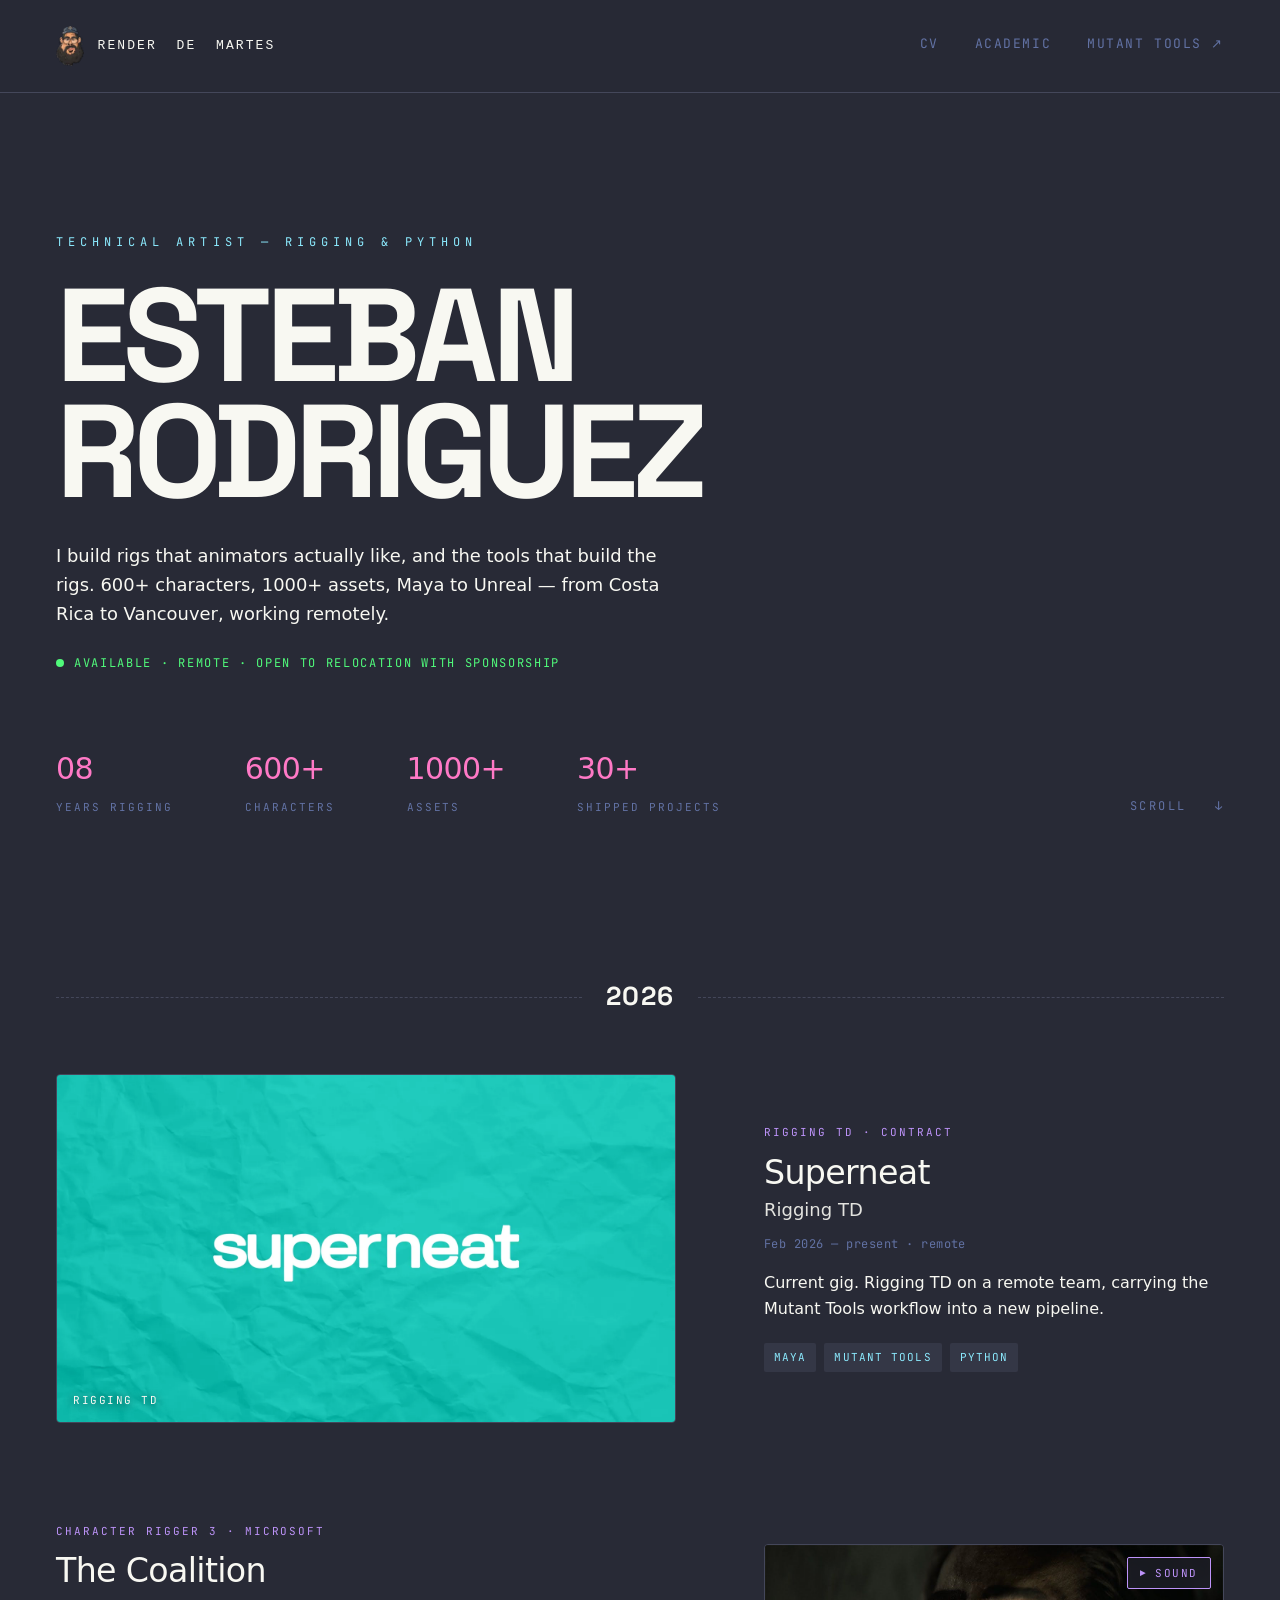
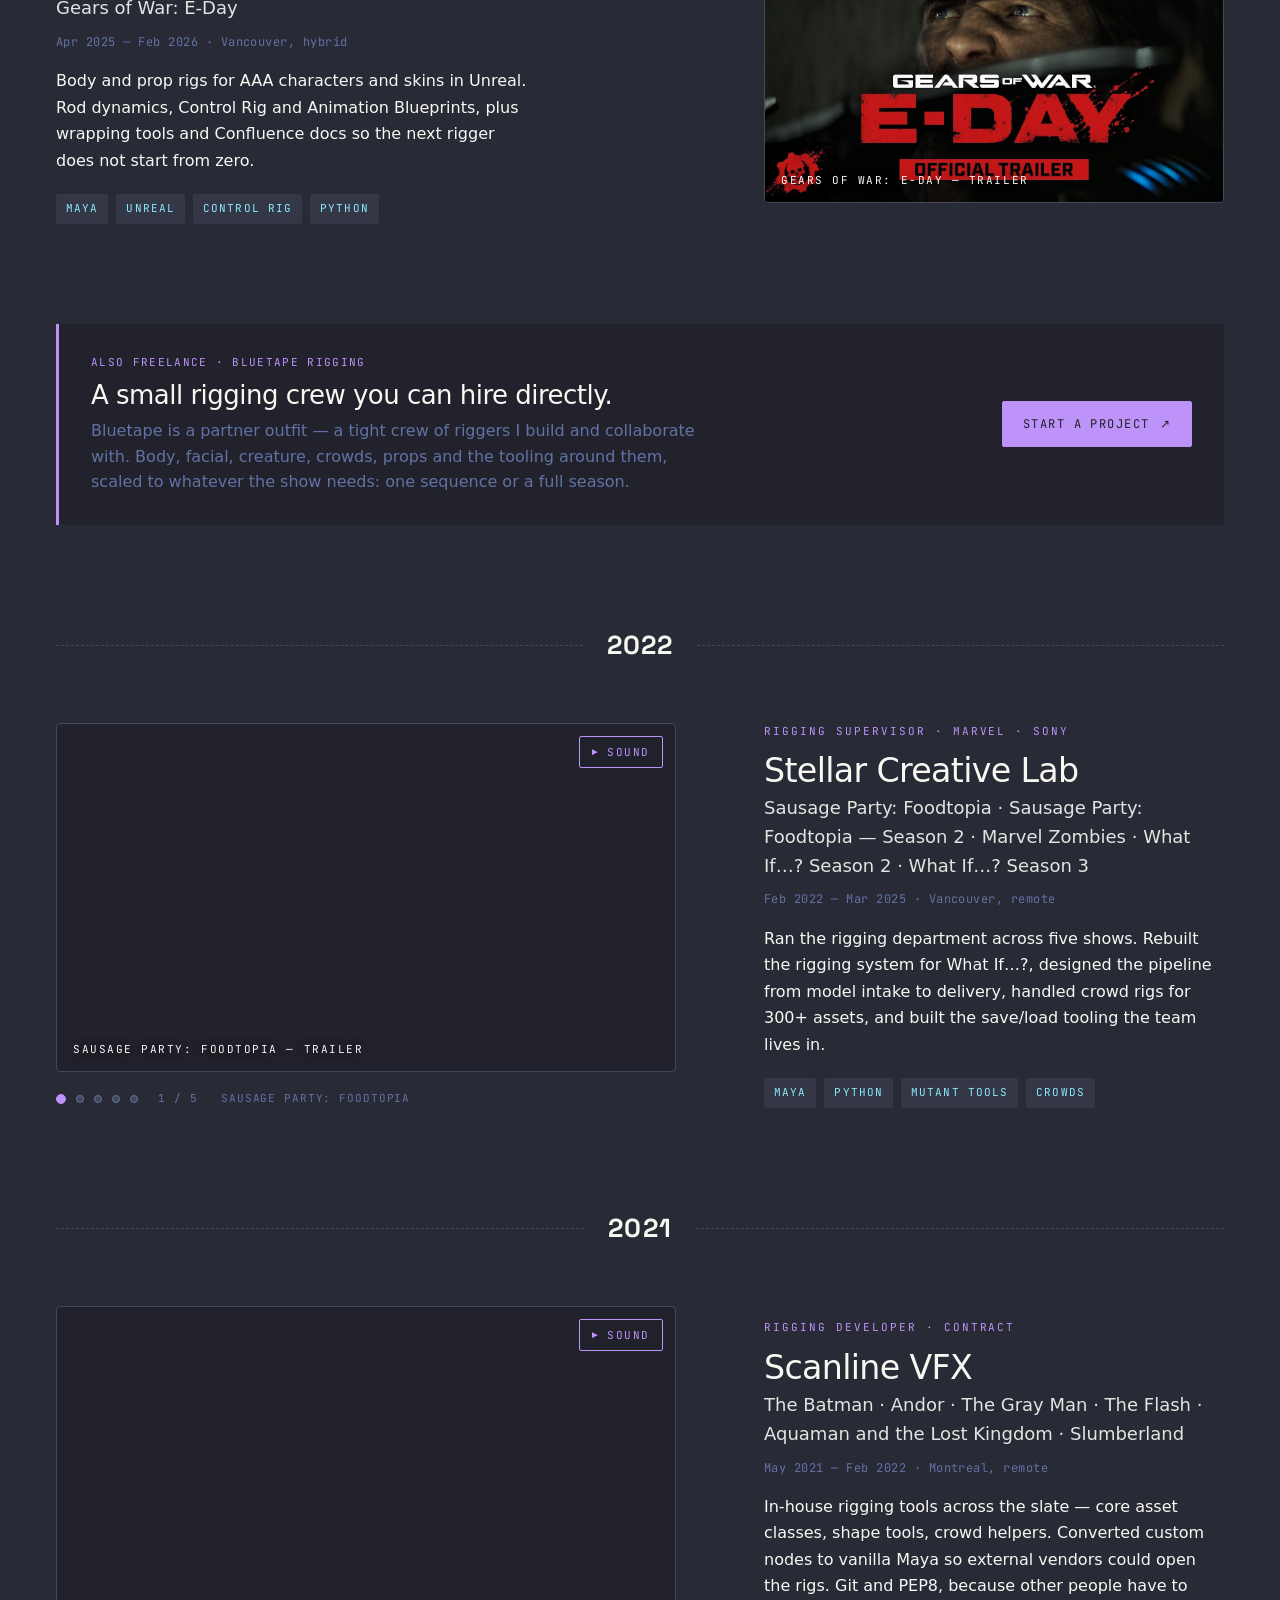
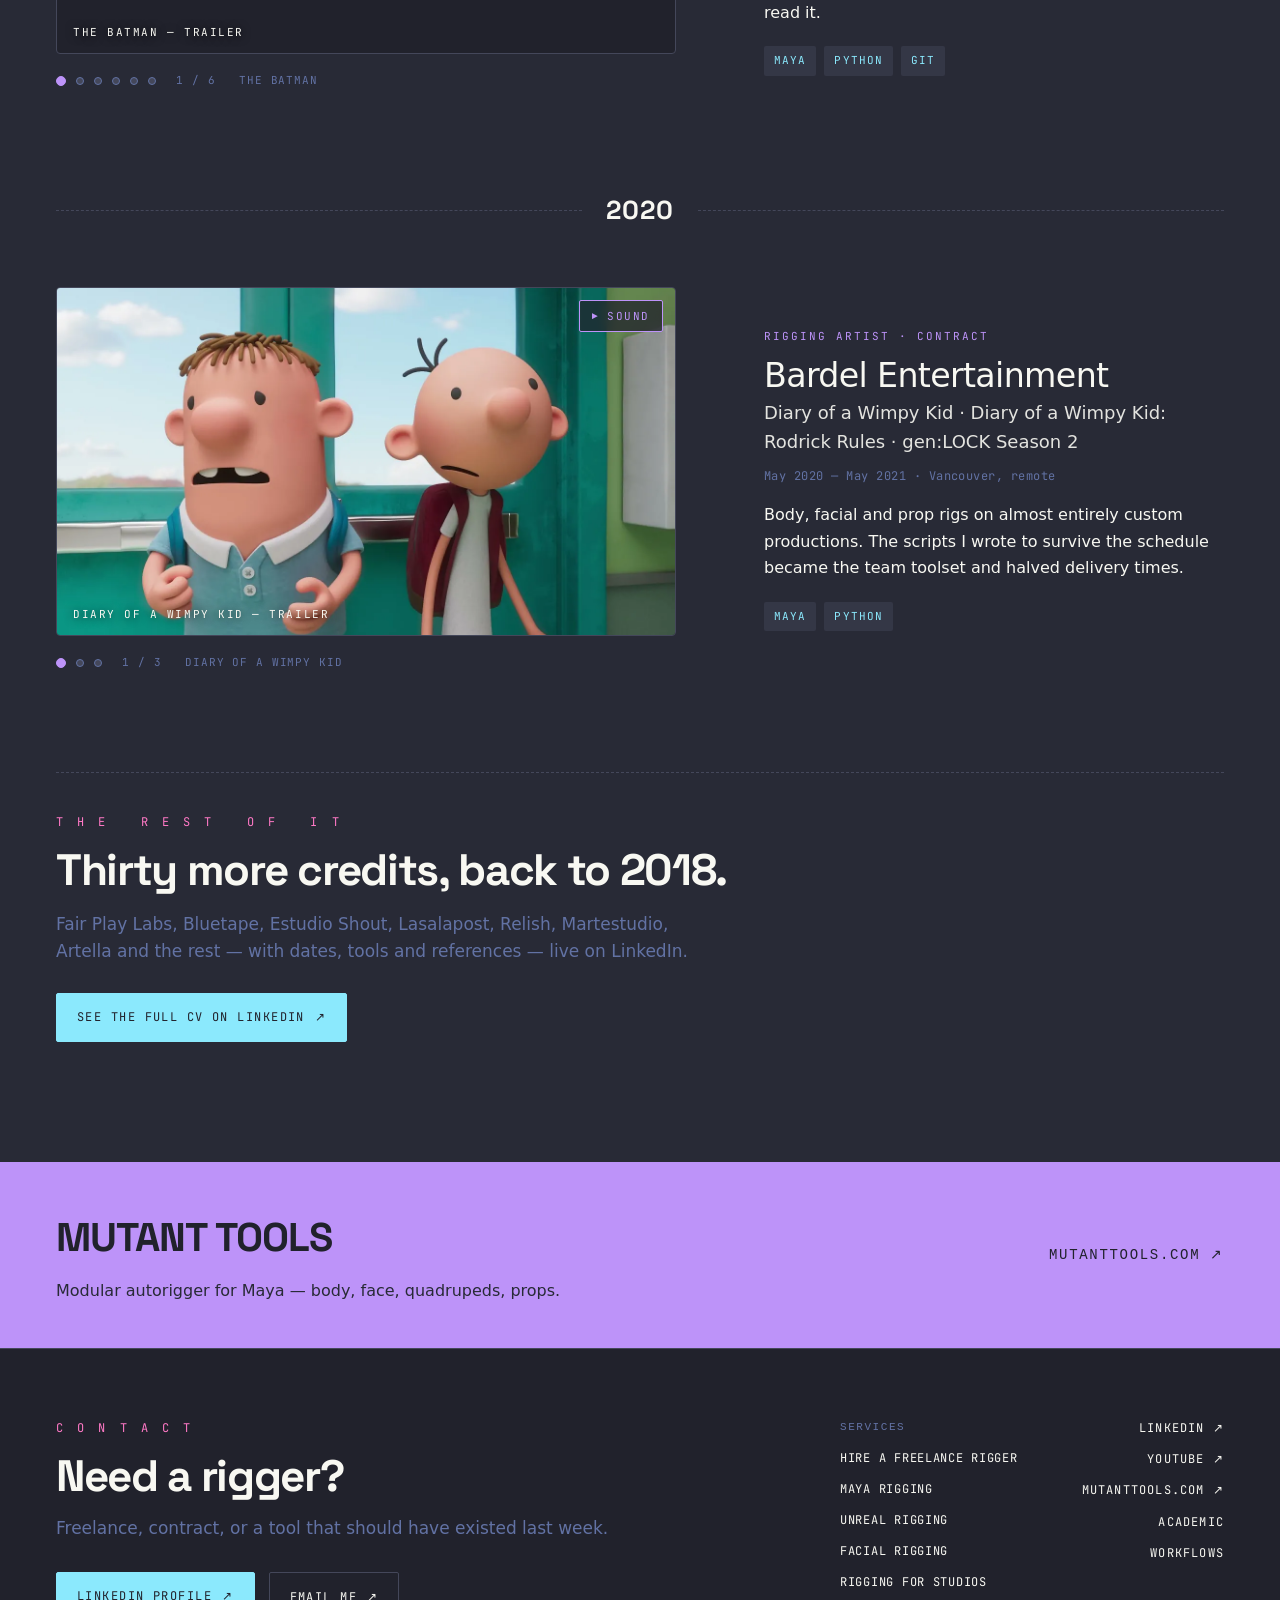
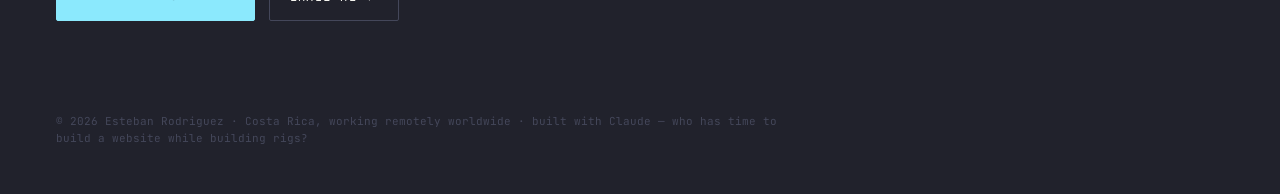
==== index.html @ 8d344494 "Render de Martes 2026: static rebuild Dracula-dark static site replacing the WordPress install. - CV" ====
<!doctype html>
<html lang="en">
<head>
<meta charset="utf-8">
<meta name="viewport" content="width=device-width, initial-scale=1">
<title>Esteban Rodriguez — Rigger &amp; Rigging Tools Developer | Render de Martes</title>
<meta name="description" content="Character rigger and tools developer. Gears of War: E-Day, Marvel&#39;s What If…?, The Batman, Andor. Creator of Mutant Tools for Maya.">
<link rel="canonical" href="https://renderdemartes.com/">
<meta property="og:type" content="website">
<meta property="og:title" content="Esteban Rodriguez — Rigger &amp; Rigging Tools Developer | Render de Martes">
<meta property="og:description" content="Character rigger and tools developer. Gears of War: E-Day, Marvel&#39;s What If…?, The Batman, Andor. Creator of Mutant Tools for Maya.">
<meta property="og:url" content="https://renderdemartes.com/">
<meta property="og:image" content="https://renderdemartes.com/assets/img/still/gears-e-day.jpg">
<meta name="twitter:card" content="summary_large_image">
<link rel="icon" href="assets/img/favicon.ico" sizes="any">
<link rel="icon" href="assets/img/favicon-32.png" type="image/png" sizes="32x32">
<link rel="apple-touch-icon" href="assets/img/apple-touch-icon.png">
<link rel="preload" href="assets/fonts/space-grotesk-700-latin.woff2" as="font" type="font/woff2" crossorigin>
<link rel="preload" href="assets/fonts/jetbrains-mono-400-latin.woff2" as="font" type="font/woff2" crossorigin>
<link rel="stylesheet" href="assets/css/fonts.css">
<link rel="stylesheet" href="assets/css/site.css">
<script type="application/ld+json">{"@context": "https://schema.org", "@type": "Person", "name": "Esteban Rodriguez", "url": "https://renderdemartes.com/", "jobTitle": "Technical Artist — Rigging & Python", "description": "Character rigger and rigging tools developer. Maya, Unreal, Unity. Creator of Mutant Tools.", "address": {"@type": "PostalAddress", "addressLocality": "Vancouver", "addressRegion": "BC", "addressCountry": "CA"}, "sameAs": ["https://www.linkedin.com/in/esteban-rodriguez-488a68147/", "https://www.youtube.com/@renderdemartes6049", "https://mutanttools.com/"], "knowsAbout": ["Character rigging", "Autodesk Maya", "Unreal Engine", "Python", "Facial rigging", "Pipeline tools"]}</script>
</head>
<body>
<a class="skip" href="#main">Skip to content</a>

<header class="nav">
  <a class="nav__mark" href="/">
    <img class="nav__logo" src="assets/img/logo-mark.webp" srcset="assets/img/logo-mark@2x.webp 2x" width="66" height="96" alt="" decoding="async">
    <span class="hide-sm">RENDER&nbsp;&nbsp;DE&nbsp;&nbsp;MARTES</span><span class="only-sm">RDM</span>
  </a>
  <nav class="nav__links" aria-label="Sections">
    <a href="#cv" data-spy="cv" class=is-active>CV</a>
    <a href="/academic/">ACADEMIC</a>
    <a href="https://mutanttools.com/" target="_blank" rel="noopener"><span class="hide-sm">MUTANT </span>TOOLS <span aria-hidden="true">↗</span></a>
  </nav>
</header>
<main id="main">

  <section class="hero">
    <p class="hero__eyebrow">TECHNICAL ARTIST — RIGGING &amp; PYTHON</p>
    <h1 class="hero__h1">ESTEBAN<br>RODRIGUEZ</h1>
    <p class="hero__lead">I build rigs that animators actually like, and the tools that build the rigs. 600+ characters, 1000+ assets, Maya to Unreal — from Costa Rica to Vancouver, working remotely.</p>
    <p class="hero__status"><span class="dot-live"></span>AVAILABLE · REMOTE · OPEN TO RELOCATION WITH SPONSORSHIP</p>
    <ul class="stats">
      <li><b>08</b><span>YEARS RIGGING</span></li>
      <li><b>600+</b><span>CHARACTERS</span></li>
      <li><b>1000+</b><span>ASSETS</span></li>
      <li><b>30+</b><span>SHIPPED PROJECTS</span></li>
    </ul>
    <p class="hero__scroll" aria-hidden="true">SCROLL&nbsp;&nbsp;&nbsp;↓</p>
  </section>

  <section id="cv" class="section">
      <div class="yearline reveal">
        <span class="yearline__dash"></span><span class="yearline__num">2026</span><span class="yearline__dash"></span>
      </div>
      <article class="row reveal">
        <div class="gallery" data-gallery><figure class="media is-active" data-title="Rigging TD" data-index="0"><img class="media__poster" src="assets/img/work/superneat.webp" alt="Rigging TD" loading="lazy" decoding="async"><figcaption class="media__cap">Rigging TD</figcaption></figure></div>
        <div class="credit">
          <p class="credit__role">RIGGING TD · CONTRACT</p>
          <h3 class="credit__studio">Superneat</h3>
          <p class="credit__project">Rigging TD</p>
          <p class="credit__meta">Feb 2026 — present · remote</p>
          <p class="credit__body">Current gig. Rigging TD on a remote team, carrying the Mutant Tools workflow into a new pipeline.</p>
          <ul class="chips"><li>MAYA</li><li>MUTANT TOOLS</li><li>PYTHON</li></ul>
        </div>
      </article>
      <article class="row row--flip reveal">
        <div class="gallery" data-gallery><figure class="media media--video is-active" data-yt="12m0bw1W_tk" data-title="Gears of War: E-Day" data-index="0"><img width="1280" height="720" class="media__poster" src="assets/img/still/gears-e-day.jpg" alt="Gears of War: E-Day" loading="lazy" decoding="async"><button class="media__sound" type="button" aria-label="Play with sound"><span class="media__sound-ico" aria-hidden="true">►</span><span class="media__sound-txt">SOUND</span></button><figcaption class="media__cap">Gears of War: E-Day — trailer</figcaption></figure></div>
        <div class="credit">
          <p class="credit__role">CHARACTER RIGGER 3 · MICROSOFT</p>
          <h3 class="credit__studio">The Coalition</h3>
          <p class="credit__project">Gears of War: E-Day</p>
          <p class="credit__meta">Apr 2025 — Feb 2026 · Vancouver, hybrid</p>
          <p class="credit__body">Body and prop rigs for AAA characters and skins in Unreal. Rod dynamics, Control Rig and Animation Blueprints, plus wrapping tools and Confluence docs so the next rigger does not start from zero.</p>
          <ul class="chips"><li>MAYA</li><li>UNREAL</li><li>CONTROL RIG</li><li>PYTHON</li></ul>
        </div>
      </article>
      <aside class="band reveal">
        <div class="band__copy">
          <p class="band__kicker">ALSO FREELANCE · BLUETAPE RIGGING</p>
          <h3 class="band__title">A small rigging crew you can hire directly.</h3>
          <p class="band__note">Bluetape is a partner outfit — a tight crew of riggers I build and collaborate with. Body, facial, creature, crowds, props and the tooling around them, scaled to whatever the show needs: one sequence or a full season.</p>
        </div>
        <button class="btn btn--mail" type="button" data-mail data-u="info" data-d="renderdemartes.com" data-s="Rigging enquiry">START A PROJECT <span aria-hidden="true">↗</span></button>
      </aside>
      <div class="yearline reveal">
        <span class="yearline__dash"></span><span class="yearline__num">2022</span><span class="yearline__dash"></span>
      </div>
      <article class="row reveal">
        <div class="gallery" data-gallery>
          <figure class="media media--video is-active" data-yt="JrmC2uJXsMM" data-title="Sausage Party: Foodtopia" data-index="0"><img class="media__poster" src="assets/img/still/foodtopia-s1.webp" alt="Sausage Party: Foodtopia" loading="lazy" decoding="async"><button class="media__sound" type="button" aria-label="Play with sound"><span class="media__sound-ico" aria-hidden="true">►</span><span class="media__sound-txt">SOUND</span></button><figcaption class="media__cap">Sausage Party: Foodtopia — trailer</figcaption></figure><figure class="media" data-title="Sausage Party: Foodtopia — Season 2" data-index="1"><img class="media__poster" src="assets/img/still/foodtopia-s1.webp" alt="Sausage Party: Foodtopia — Season 2" loading="lazy" decoding="async"><figcaption class="media__cap">Sausage Party: Foodtopia — Season 2</figcaption></figure><figure class="media media--video" data-yt="twHYF506-9Y" data-title="Marvel Zombies" data-index="2"><img class="media__poster" src="assets/img/still/marvel-zombies.webp" alt="Marvel Zombies" loading="lazy" decoding="async"><button class="media__sound" type="button" aria-label="Play with sound"><span class="media__sound-ico" aria-hidden="true">►</span><span class="media__sound-txt">SOUND</span></button><figcaption class="media__cap">Marvel Zombies — trailer</figcaption></figure><figure class="media media--video" data-yt="TiEVqZ2Bc_c" data-title="What If…? Season 2" data-index="3"><img class="media__poster" src="assets/img/still/what-if-s2.webp" alt="What If…? Season 2" loading="lazy" decoding="async"><button class="media__sound" type="button" aria-label="Play with sound"><span class="media__sound-ico" aria-hidden="true">►</span><span class="media__sound-txt">SOUND</span></button><figcaption class="media__cap">What If…? Season 2 — trailer</figcaption></figure><figure class="media media--video" data-yt="umiKiW4En9g" data-title="What If…? Season 3" data-index="4"><img class="media__poster" src="assets/img/still/what-if-s3.webp" alt="What If…? Season 3" loading="lazy" decoding="async"><button class="media__sound" type="button" aria-label="Play with sound"><span class="media__sound-ico" aria-hidden="true">►</span><span class="media__sound-txt">SOUND</span></button><figcaption class="media__cap">What If…? Season 3 — trailer</figcaption></figure>
          <div class="gallery__bar">
            <div class="dots" role="tablist" aria-label="Shows"><button class="dot" type="button" role="tab" data-index="0" aria-selected="true" aria-label="Sausage Party: Foodtopia"></button><button class="dot" type="button" role="tab" data-index="1" aria-selected="false" aria-label="Sausage Party: Foodtopia — Season 2"></button><button class="dot" type="button" role="tab" data-index="2" aria-selected="false" aria-label="Marvel Zombies"></button><button class="dot" type="button" role="tab" data-index="3" aria-selected="false" aria-label="What If…? Season 2"></button><button class="dot" type="button" role="tab" data-index="4" aria-selected="false" aria-label="What If…? Season 3"></button></div>
            <p class="gallery__label" data-gallery-label>1 / 5 &nbsp; SAUSAGE PARTY: FOODTOPIA</p>
          </div>
        </div>
        <div class="credit">
          <p class="credit__role">RIGGING SUPERVISOR · MARVEL · SONY</p>
          <h3 class="credit__studio">Stellar Creative Lab</h3>
          <p class="credit__project">Sausage Party: Foodtopia · Sausage Party: Foodtopia — Season 2 · Marvel Zombies · What If…? Season 2 · What If…? Season 3</p>
          <p class="credit__meta">Feb 2022 — Mar 2025 · Vancouver, remote</p>
          <p class="credit__body">Ran the rigging department across five shows. Rebuilt the rigging system for What If…?, designed the pipeline from model intake to delivery, handled crowd rigs for 300+ assets, and built the save/load tooling the team lives in.</p>
          <ul class="chips"><li>MAYA</li><li>PYTHON</li><li>MUTANT TOOLS</li><li>CROWDS</li></ul>
        </div>
      </article>
      <div class="yearline reveal">
        <span class="yearline__dash"></span><span class="yearline__num">2021</span><span class="yearline__dash"></span>
      </div>
      <article class="row reveal">
        <div class="gallery" data-gallery>
          <figure class="media media--video is-active" data-yt="fWQrd6cwJ0A" data-title="The Batman" data-index="0"><img class="media__poster" src="assets/img/still/the-batman.webp" alt="The Batman" loading="lazy" decoding="async"><button class="media__sound" type="button" aria-label="Play with sound"><span class="media__sound-ico" aria-hidden="true">►</span><span class="media__sound-txt">SOUND</span></button><figcaption class="media__cap">The Batman — trailer</figcaption></figure><figure class="media media--video" data-yt="cKOegEuCcfw" data-title="Andor" data-index="1"><img class="media__poster" src="assets/img/still/andor.webp" alt="Andor" loading="lazy" decoding="async"><button class="media__sound" type="button" aria-label="Play with sound"><span class="media__sound-ico" aria-hidden="true">►</span><span class="media__sound-txt">SOUND</span></button><figcaption class="media__cap">Andor — trailer</figcaption></figure><figure class="media media--video" data-yt="BmllggGO4pM" data-title="The Gray Man" data-index="2"><img class="media__poster" src="assets/img/still/gray-man.webp" alt="The Gray Man" loading="lazy" decoding="async"><button class="media__sound" type="button" aria-label="Play with sound"><span class="media__sound-ico" aria-hidden="true">►</span><span class="media__sound-txt">SOUND</span></button><figcaption class="media__cap">The Gray Man — trailer</figcaption></figure><figure class="media media--video" data-yt="r51cYVZWKdY" data-title="The Flash" data-index="3"><img class="media__poster" src="assets/img/still/the-flash.webp" alt="The Flash" loading="lazy" decoding="async"><button class="media__sound" type="button" aria-label="Play with sound"><span class="media__sound-ico" aria-hidden="true">►</span><span class="media__sound-txt">SOUND</span></button><figcaption class="media__cap">The Flash — trailer</figcaption></figure><figure class="media media--video" data-yt="FV3bqvOHRQo" data-title="Aquaman and the Lost Kingdom" data-index="4"><img class="media__poster" src="assets/img/still/aquaman-2.webp" alt="Aquaman and the Lost Kingdom" loading="lazy" decoding="async"><button class="media__sound" type="button" aria-label="Play with sound"><span class="media__sound-ico" aria-hidden="true">►</span><span class="media__sound-txt">SOUND</span></button><figcaption class="media__cap">Aquaman and the Lost Kingdom — trailer</figcaption></figure><figure class="media media--video" data-yt="FBnkVJslRGo" data-title="Slumberland" data-index="5"><img class="media__poster" src="assets/img/still/slumberland.webp" alt="Slumberland" loading="lazy" decoding="async"><button class="media__sound" type="button" aria-label="Play with sound"><span class="media__sound-ico" aria-hidden="true">►</span><span class="media__sound-txt">SOUND</span></button><figcaption class="media__cap">Slumberland — trailer</figcaption></figure>
          <div class="gallery__bar">
            <div class="dots" role="tablist" aria-label="Shows"><button class="dot" type="button" role="tab" data-index="0" aria-selected="true" aria-label="The Batman"></button><button class="dot" type="button" role="tab" data-index="1" aria-selected="false" aria-label="Andor"></button><button class="dot" type="button" role="tab" data-index="2" aria-selected="false" aria-label="The Gray Man"></button><button class="dot" type="button" role="tab" data-index="3" aria-selected="false" aria-label="The Flash"></button><button class="dot" type="button" role="tab" data-index="4" aria-selected="false" aria-label="Aquaman and the Lost Kingdom"></button><button class="dot" type="button" role="tab" data-index="5" aria-selected="false" aria-label="Slumberland"></button></div>
            <p class="gallery__label" data-gallery-label>1 / 6 &nbsp; THE BATMAN</p>
          </div>
        </div>
        <div class="credit">
          <p class="credit__role">RIGGING DEVELOPER · CONTRACT</p>
          <h3 class="credit__studio">Scanline VFX</h3>
          <p class="credit__project">The Batman · Andor · The Gray Man · The Flash · Aquaman and the Lost Kingdom · Slumberland</p>
          <p class="credit__meta">May 2021 — Feb 2022 · Montreal, remote</p>
          <p class="credit__body">In-house rigging tools across the slate — core asset classes, shape tools, crowd helpers. Converted custom nodes to vanilla Maya so external vendors could open the rigs. Git and PEP8, because other people have to read it.</p>
          <ul class="chips"><li>MAYA</li><li>PYTHON</li><li>GIT</li></ul>
        </div>
      </article>
      <div class="yearline reveal">
        <span class="yearline__dash"></span><span class="yearline__num">2020</span><span class="yearline__dash"></span>
      </div>
      <article class="row reveal">
        <div class="gallery" data-gallery>
          <figure class="media media--video is-active" data-yt="a_DhEoPJHes" data-title="Diary of a Wimpy Kid" data-index="0"><img class="media__poster" src="assets/img/still/wimpy-kid.webp" alt="Diary of a Wimpy Kid" loading="lazy" decoding="async"><button class="media__sound" type="button" aria-label="Play with sound"><span class="media__sound-ico" aria-hidden="true">►</span><span class="media__sound-txt">SOUND</span></button><figcaption class="media__cap">Diary of a Wimpy Kid — trailer</figcaption></figure><figure class="media media--video" data-yt="lwKHUxX0YdU" data-title="Diary of a Wimpy Kid: Rodrick Rules" data-index="1"><img class="media__poster" src="assets/img/still/wimpy-rodrick.webp" alt="Diary of a Wimpy Kid: Rodrick Rules" loading="lazy" decoding="async"><button class="media__sound" type="button" aria-label="Play with sound"><span class="media__sound-ico" aria-hidden="true">►</span><span class="media__sound-txt">SOUND</span></button><figcaption class="media__cap">Diary of a Wimpy Kid: Rodrick Rules — trailer</figcaption></figure><figure class="media media--video" data-yt="3FGAsgos8UE" data-title="gen:LOCK Season 2" data-index="2"><img class="media__poster" src="assets/img/still/genlock-s2.webp" alt="gen:LOCK Season 2" loading="lazy" decoding="async"><button class="media__sound" type="button" aria-label="Play with sound"><span class="media__sound-ico" aria-hidden="true">►</span><span class="media__sound-txt">SOUND</span></button><figcaption class="media__cap">gen:LOCK Season 2 — trailer</figcaption></figure>
          <div class="gallery__bar">
            <div class="dots" role="tablist" aria-label="Shows"><button class="dot" type="button" role="tab" data-index="0" aria-selected="true" aria-label="Diary of a Wimpy Kid"></button><button class="dot" type="button" role="tab" data-index="1" aria-selected="false" aria-label="Diary of a Wimpy Kid: Rodrick Rules"></button><button class="dot" type="button" role="tab" data-index="2" aria-selected="false" aria-label="gen:LOCK Season 2"></button></div>
            <p class="gallery__label" data-gallery-label>1 / 3 &nbsp; DIARY OF A WIMPY KID</p>
          </div>
        </div>
        <div class="credit">
          <p class="credit__role">RIGGING ARTIST · CONTRACT</p>
          <h3 class="credit__studio">Bardel Entertainment</h3>
          <p class="credit__project">Diary of a Wimpy Kid · Diary of a Wimpy Kid: Rodrick Rules · gen:LOCK Season 2</p>
          <p class="credit__meta">May 2020 — May 2021 · Vancouver, remote</p>
          <p class="credit__body">Body, facial and prop rigs on almost entirely custom productions. The scripts I wrote to survive the schedule became the team toolset and halved delivery times.</p>
          <ul class="chips"><li>MAYA</li><li>PYTHON</li></ul>
        </div>
      </article>

      <div class="close reveal">
        <p class="section__kicker">T H E &nbsp; R E S T &nbsp; O F &nbsp; I T</p>
        <h2 class="close__title">Thirty more credits, back to 2018.</h2>
        <p class="close__lead">Fair Play Labs, Bluetape, Estudio Shout, Lasalapost, Relish, Martestudio, Artella and the rest — with dates, tools and references — live on LinkedIn.</p>
        <p><a class="btn btn--cyan" href="https://www.linkedin.com/in/esteban-rodriguez-488a68147/" target="_blank" rel="noopener">SEE THE FULL CV ON LINKEDIN <span aria-hidden="true">↗</span></a></p>
      </div>
  </section>

</main>

  <a class="outbound" href="https://mutanttools.com/" target="_blank" rel="noopener">
    <span class="outbound__left">
      <span class="outbound__title">MUTANT TOOLS</span>
      <span class="outbound__note">Modular autorigger for Maya — body, face, quadrupeds, props.</span>
    </span>
    <span class="outbound__go">MUTANTTOOLS.COM <span aria-hidden="true">↗</span></span>
  </a>

<footer class="foot" id="contact">
  <div class="foot__contact">
    <p class="section__kicker">C O N T A C T</p>
    <h2 class="foot__title">Need a rigger?</h2>
    <p class="foot__lead">Freelance, contract, or a tool that should have existed last week.</p>
    <p class="foot__btns">
      <a class="btn btn--cyan" href="https://www.linkedin.com/in/esteban-rodriguez-488a68147/" target="_blank" rel="noopener">LINKEDIN PROFILE <span aria-hidden="true">↗</span></a>
      <button class="btn btn--ghost" type="button" data-mail data-u="info" data-d="renderdemartes.com" data-s="Hello from renderdemartes.com">EMAIL ME <span aria-hidden="true">↗</span></button>
    </p>
  </div>
  <nav class="foot__services" aria-label="Services">
    <p class="foot__colhead">SERVICES</p>
    <a href="/hire-a-freelance-character-rigger/">HIRE A FREELANCE RIGGER</a>
    <a href="/maya-rigging-services/">MAYA RIGGING</a>
    <a href="/unreal-engine-character-rigging/">UNREAL RIGGING</a>
    <a href="/facial-rigging-services/">FACIAL RIGGING</a>
    <a href="/rigging-outsourcing-for-studios/">RIGGING FOR STUDIOS</a>
  </nav>
  <nav class="foot__links" aria-label="Elsewhere">
    <a href="https://www.linkedin.com/in/esteban-rodriguez-488a68147/" target="_blank" rel="noopener">LINKEDIN ↗</a>
    <a href="https://www.youtube.com/@renderdemartes6049/videos" target="_blank" rel="noopener">YOUTUBE ↗</a>
    <a href="https://mutanttools.com/" target="_blank" rel="noopener">MUTANTTOOLS.COM ↗</a>
    <a href="/academic/">ACADEMIC</a>
    <a href="/creature-rigging/">WORKFLOWS</a>
  </nav>
  <p class="foot__fine">© 2026 Esteban Rodriguez · Costa Rica, working remotely worldwide · built with Claude — who has time to build a website while building rigs?</p>
</footer>

<script src="assets/js/site.js" defer></script>
</body>
</html>
---- assets/css/fonts.css ----
@font-face{font-family:'JetBrains Mono';font-style:normal;font-weight:400;font-display:swap;src:url('../fonts/jetbrains-mono-400-latin-ext.woff2') format('woff2');unicode-range:U+0100-02BA,U+02BD-02C5,U+02C7-02CC,U+02CE-02D7,U+02DD-02FF,U+0304,U+0308,U+0329,U+1D00-1DBF,U+1E00-1E9F,U+1EF2-1EFF,U+2020,U+20A0-20AB,U+20AD-20C0,U+2113,U+2C60-2C7F,U+A720-A7FF}@font-face{font-family:'JetBrains Mono';font-style:normal;font-weight:400;font-display:swap;src:url('../fonts/jetbrains-mono-400-latin.woff2') format('woff2');unicode-range:U+0000-00FF,U+0131,U+0152-0153,U+02BB-02BC,U+02C6,U+02DA,U+02DC,U+0304,U+0308,U+0329,U+2000-206F,U+20AC,U+2122,U+2191,U+2193,U+2212,U+2215,U+FEFF,U+FFFD}@font-face{font-family:'JetBrains Mono';font-style:normal;font-weight:500;font-display:swap;src:url('../fonts/jetbrains-mono-500-latin-ext.woff2') format('woff2');unicode-range:U+0100-02BA,U+02BD-02C5,U+02C7-02CC,U+02CE-02D7,U+02DD-02FF,U+0304,U+0308,U+0329,U+1D00-1DBF,U+1E00-1E9F,U+1EF2-1EFF,U+2020,U+20A0-20AB,U+20AD-20C0,U+2113,U+2C60-2C7F,U+A720-A7FF}@font-face{font-family:'JetBrains Mono';font-style:normal;font-weight:500;font-display:swap;src:url('../fonts/jetbrains-mono-500-latin.woff2') format('woff2');unicode-range:U+0000-00FF,U+0131,U+0152-0153,U+02BB-02BC,U+02C6,U+02DA,U+02DC,U+0304,U+0308,U+0329,U+2000-206F,U+20AC,U+2122,U+2191,U+2193,U+2212,U+2215,U+FEFF,U+FFFD}@font-face{font-family:'Space Grotesk';font-style:normal;font-weight:400;font-display:swap;src:url('../fonts/space-grotesk-400-latin-ext.woff2') format('woff2');unicode-range:U+0100-02BA,U+02BD-02C5,U+02C7-02CC,U+02CE-02D7,U+02DD-02FF,U+0304,U+0308,U+0329,U+1D00-1DBF,U+1E00-1E9F,U+1EF2-1EFF,U+2020,U+20A0-20AB,U+20AD-20C0,U+2113,U+2C60-2C7F,U+A720-A7FF}@font-face{font-family:'Space Grotesk';font-style:normal;font-weight:400;font-display:swap;src:url('../fonts/space-grotesk-400-latin.woff2') format('woff2');unicode-range:U+0000-00FF,U+0131,U+0152-0153,U+02BB-02BC,U+02C6,U+02DA,U+02DC,U+0304,U+0308,U+0329,U+2000-206F,U+20AC,U+2122,U+2191,U+2193,U+2212,U+2215,U+FEFF,U+FFFD}@font-face{font-family:'Space Grotesk';font-style:normal;font-weight:500;font-display:swap;src:url('../fonts/space-grotesk-500-latin-ext.woff2') format('woff2');unicode-range:U+0100-02BA,U+02BD-02C5,U+02C7-02CC,U+02CE-02D7,U+02DD-02FF,U+0304,U+0308,U+0329,U+1D00-1DBF,U+1E00-1E9F,U+1EF2-1EFF,U+2020,U+20A0-20AB,U+20AD-20C0,U+2113,U+2C60-2C7F,U+A720-A7FF}@font-face{font-family:'Space Grotesk';font-style:normal;font-weight:500;font-display:swap;src:url('../fonts/space-grotesk-500-latin.woff2') format('woff2');unicode-range:U+0000-00FF,U+0131,U+0152-0153,U+02BB-02BC,U+02C6,U+02DA,U+02DC,U+0304,U+0308,U+0329,U+2000-206F,U+20AC,U+2122,U+2191,U+2193,U+2212,U+2215,U+FEFF,U+FFFD}@font-face{font-family:'Space Grotesk';font-style:normal;font-weight:700;font-display:swap;src:url('../fonts/space-grotesk-700-latin-ext.woff2') format('woff2');unicode-range:U+0100-02BA,U+02BD-02C5,U+02C7-02CC,U+02CE-02D7,U+02DD-02FF,U+0304,U+0308,U+0329,U+1D00-1DBF,U+1E00-1E9F,U+1EF2-1EFF,U+2020,U+20A0-20AB,U+20AD-20C0,U+2113,U+2C60-2C7F,U+A720-A7FF}@font-face{font-family:'Space Grotesk';font-style:normal;font-weight:700;font-display:swap;src:url('../fonts/space-grotesk-700-latin.woff2') format('woff2');unicode-range:U+0000-00FF,U+0131,U+0152-0153,U+02BB-02BC,U+02C6,U+02DA,U+02DC,U+0304,U+0308,U+0329,U+2000-206F,U+20AC,U+2122,U+2191,U+2193,U+2212,U+2215,U+FEFF,U+FFFD}
---- assets/css/site.css ----
:root{--bg:#282a36;--bg-deep:#21222c;--panel:#343746;--line:#44475a;--text:#f8f8f2;--muted:#6272a4;--purple:#bd93f9;--pink:#ff79c6;--cyan:#8be9fd;--green:#50fa7b;--yellow:#f1fa8c;--orange:#ffb86c;--pad:56px;--maxw:1328px;--mono:"JetBrains Mono",ui-monospace,SFMono-Regular,Menlo,monospace;--sans:"Space Grotesk",system-ui,-apple-system,Segoe UI,Roboto,sans-serif;--ease:cubic-bezier(.2,.7,.2,1)}*,*::before,*::after{box-sizing:border-box}html{scroll-behavior:smooth;color-scheme:dark;overflow-x:clip}body{margin:0;background:var(--bg);color:var(--text);font-family:var(--sans);font-size:16px;line-height:1.6;-webkit-font-smoothing:antialiased;overflow-x:clip}img{max-width:100%;display:block}a{color:inherit}h1,h2,h3{margin:0;font-weight:700;letter-spacing:-.03em;line-height:1.02}p{margin:0}ul,ol{margin:0;padding:0;list-style:none}.only-sm{display:none}.section,#cv,#academic{scroll-margin-top:92px}.skip{position:absolute;left:-9999px;top:0;background:var(--purple);color:var(--bg-deep);padding:12px 18px;font-family:var(--mono);font-size:12px;z-index:100}.skip:focus{left:8px;top:8px}.nav{position:sticky;top:0;z-index:50;display:flex;align-items:center;justify-content:space-between;padding:26px var(--pad);border-bottom:1px solid var(--line);background:rgba(40,42,54,.82);backdrop-filter:blur(14px);-webkit-backdrop-filter:blur(14px)}.nav__mark{display:flex;align-items:center;gap:14px;font-family:var(--mono);font-size:13px;font-weight:500;letter-spacing:.16em;text-decoration:none}.nav__logo{height:40px;width:auto;display:block;transition:transform .35s var(--ease)}.nav__mark:hover .nav__logo{transform:rotate(-6deg) scale(1.06)}.nav__links{display:flex;gap:36px}.nav__links a{font-family:var(--mono);font-size:13px;letter-spacing:.12em;color:var(--muted);text-decoration:none;padding-bottom:3px;border-bottom:1px solid transparent;transition:color .25s var(--ease),border-color .25s var(--ease)}.nav__links a:hover{color:var(--text)}.nav__links a.is-active{color:var(--purple);border-bottom-color:var(--purple)}.hero{padding:140px var(--pad) 96px;position:relative;max-width:var(--maxw);margin-inline:auto}.hero__eyebrow{font-family:var(--mono);font-size:12px;letter-spacing:.42em;color:var(--cyan);margin-bottom:26px}.hero__h1{font-size:clamp(52px,11.2vw,132px);letter-spacing:-.045em;line-height:.88}.hero__lead{max-width:620px;margin-top:30px;font-size:clamp(16px,1.4vw,19px);line-height:1.62}.hero__status{margin-top:26px;font-family:var(--mono);font-size:12px;letter-spacing:.14em;color:var(--green);display:flex;align-items:center;gap:10px}.dot-live{width:8px;height:8px;border-radius:50%;background:var(--green);flex:none;box-shadow:0 0 0 0 rgba(80,250,123,.55);animation:pulse 2.6s infinite}@keyframes pulse{70%{box-shadow:0 0 0 12px rgba(80,250,123,0)}100%{box-shadow:0 0 0 0 rgba(80,250,123,0)}}.stats{display:flex;flex-wrap:wrap;gap:0 72px;margin-top:72px}.stats b{display:block;font-family:var(--sans);font-weight:500;font-size:30px;color:var(--pink);letter-spacing:-.02em}.stats span{display:block;margin-top:6px;font-family:var(--mono);font-size:11px;letter-spacing:.18em;color:var(--muted)}.hero__scroll{position:absolute;right:var(--pad);bottom:96px;font-family:var(--mono);font-size:12px;letter-spacing:.2em;color:var(--muted)}.section{padding:96px var(--pad) 120px;max-width:var(--maxw);margin-inline:auto}.section--alt{max-width:none;background:var(--bg-deep);padding-inline:0}.section--alt>*{max-width:var(--maxw);margin-inline:auto;padding-inline:var(--pad)}.section__head{margin-bottom:76px}#cv{padding-top:64px}.section__kicker{font-family:var(--mono);font-size:12px;letter-spacing:.3em;color:var(--pink)}.section--alt .section__kicker{color:var(--cyan)}.section__title{margin-top:16px;font-size:clamp(32px,4.4vw,56px)}.section__lead{margin-top:18px;max-width:640px;color:var(--muted);font-size:17px}.yearline{display:flex;align-items:center;gap:24px;margin:96px 0 56px}.yearline:first-of-type{margin-top:0}.yearline__dash{flex:1;height:1px;border-top:1px dashed var(--line);transform-origin:left}.yearline__num{font-size:26px;font-weight:700;letter-spacing:.04em}.row{display:grid;grid-template-columns:620px 1fr;gap:88px;align-items:center;margin-bottom:100px}.row--flip .gallery{order:2}.media{position:relative;margin:0;border:1px solid var(--line);border-radius:4px;overflow:hidden;background:var(--bg-deep);aspect-ratio:16/9;width:100%}.media__poster{width:100%;height:100%;object-fit:cover;transition:opacity .7s var(--ease),transform .9s var(--ease)}.media.is-playing .media__poster{opacity:0}.media__frame{position:absolute;inset:0;width:100%;height:100%;border:0;pointer-events:none}.media.has-sound .media__frame{pointer-events:auto}.media__sound{position:absolute;right:12px;top:12px;z-index:2;display:flex;align-items:center;gap:8px;cursor:pointer;background:rgba(33,34,44,.74);border:1px solid var(--purple);color:var(--purple);border-radius:2px;font-family:var(--mono);font-size:11px;letter-spacing:.14em;padding:8px 12px;backdrop-filter:blur(6px);-webkit-backdrop-filter:blur(6px);transition:background .25s var(--ease),color .25s var(--ease),opacity .3s var(--ease)}.media__sound:hover{background:var(--purple);color:var(--bg-deep)}.media__sound-ico{font-size:10px;line-height:1}.media.has-sound .media__sound{display:none}.media__cap{position:absolute;left:16px;bottom:12px;z-index:2;font-family:var(--mono);font-size:11px;letter-spacing:.14em;color:var(--text);text-transform:uppercase;text-shadow:0 1px 10px rgba(0,0,0,.9);pointer-events:none}.credit__role{font-family:var(--mono);font-size:11px;letter-spacing:.18em;color:var(--purple)}.credit__studio{margin-top:14px;font-size:clamp(26px,2.6vw,34px);font-weight:500;letter-spacing:-.02em}.credit__project{margin-top:6px;font-size:18px;color:var(--text);opacity:.9}.credit__meta{margin-top:10px;font-family:var(--mono);font-size:12px;letter-spacing:.04em;color:var(--muted)}.credit__body{margin-top:16px;max-width:480px;line-height:1.66}.chips{display:flex;flex-wrap:wrap;gap:8px;margin-top:20px}.chips li{background:var(--panel);color:var(--cyan);font-family:var(--mono);font-size:11px;letter-spacing:.1em;padding:6px 10px;border-radius:2px}.credit__source{margin-top:16px;font-family:var(--mono);font-size:10px;letter-spacing:.08em;color:var(--muted)}.cta-row{display:flex;align-items:center;gap:16px;flex-wrap:wrap;margin-top:18px}.btn{display:inline-flex;align-items:center;gap:10px;text-decoration:none;cursor:pointer;background:var(--purple);color:var(--bg-deep);border:1px solid var(--purple);border-radius:2px;font-family:var(--mono);font-size:12px;letter-spacing:.12em;padding:14px 20px;transition:background .25s var(--ease),border-color .25s var(--ease),color .25s var(--ease),transform .25s var(--ease)}.btn:hover{background:var(--pink);border-color:var(--pink);transform:translateY(-2px)}.btn--cyan{background:var(--cyan);border-color:var(--cyan)}.btn--cyan:hover{background:var(--purple);border-color:var(--purple)}.btn--ghost{background:transparent;color:var(--text);border-color:var(--line)}.btn--ghost:hover{background:var(--panel);border-color:var(--muted);color:var(--text)}.btn:focus-visible{outline:2px solid var(--cyan);outline-offset:3px}.cta-row__mail{font-family:var(--mono);font-size:12px;color:var(--cyan);text-decoration:none;border-bottom:1px solid transparent}.cta-row__mail:hover{border-bottom-color:var(--cyan)}.gallery{display:block}.gallery .media{display:none}.gallery .media.is-active{display:block}.gallery__bar{display:flex;align-items:center;gap:20px;margin-top:18px;flex-wrap:wrap}.dots{display:flex;align-items:center;gap:10px}.dot{width:8px;height:8px;padding:0;border-radius:50%;cursor:pointer;background:var(--line);border:1px solid var(--muted);transition:background .25s var(--ease),border-color .25s var(--ease),width .25s var(--ease),height .25s var(--ease)}.dot:hover{background:var(--muted)}.dot[aria-selected="true"]{width:10px;height:10px;background:var(--purple);border-color:var(--purple)}.dot:focus-visible{outline:2px solid var(--cyan);outline-offset:3px}.dot{position:relative}.dot::after{content:"";position:absolute;inset:-18px;border-radius:50%}.gallery .media.is-active{animation:slideIn .34s var(--ease)}@keyframes slideIn{from{opacity:.35;transform:translateX(10px)}to{opacity:1;transform:none}}@media (pointer:coarse){.gallery__label::after{content:" · SWIPE";color:var(--purple)}.dots{gap:16px}}.gallery__label{font-family:var(--mono);font-size:11px;letter-spacing:.08em;color:var(--muted)}.timeline{position:relative;margin-top:8px}.timeline::before{content:"";position:absolute;left:186px;top:8px;bottom:8px;width:1px;background:var(--line)}.study{display:grid;grid-template-columns:140px 36px 1fr;gap:36px;padding:30px 0;border-bottom:1px solid var(--line)}.study__year{font-family:var(--mono);font-size:13px;letter-spacing:.06em;color:var(--muted);padding-top:6px}.study__node{position:relative;width:20px;height:20px;margin-top:8px}.study__node::after{content:"";position:absolute;left:5px;top:5px;width:10px;height:10px;border-radius:50%;background:var(--bg-deep);border:1px solid var(--muted)}.study--live .study__year{color:var(--purple)}.study--live .study__node::after{background:var(--purple);border-color:var(--purple)}.study--live .study__node::before{content:"";position:absolute;inset:-1px 0 0 -1px;width:22px;height:22px;border-radius:50%;border:1px solid var(--purple);opacity:.55}.study__title{font-size:clamp(20px,2vw,26px);font-weight:500;letter-spacing:-.02em;display:flex;align-items:center;gap:14px;flex-wrap:wrap}.tag{font-family:var(--mono);font-size:10px;letter-spacing:.18em;background:var(--purple);color:var(--bg-deep);padding:5px 9px;border-radius:2px}.study__school{margin-top:10px;font-family:var(--mono);font-size:12px;letter-spacing:.04em;color:var(--cyan)}.study__note{margin-top:10px;color:var(--muted);max-width:720px}.study[data-accent="pink"] .study__school{color:var(--pink)}.study[data-accent="yellow"] .study__school{color:var(--yellow)}.study[data-accent="green"] .study__school{color:var(--green)}.study[data-accent="orange"] .study__school{color:var(--orange)}.study[data-accent="muted"] .study__school{color:var(--muted)}.tuts{padding-top:84px;padding-bottom:110px}.tuts__grid{margin-top:26px;border-top:1px solid var(--line)}.tut{display:grid;grid-template-columns:320px 1fr 40px;gap:24px;align-items:center;padding:24px 0;border-bottom:1px solid var(--line);text-decoration:none;transition:padding-left .35s var(--ease),color .35s var(--ease)}.tut:hover{padding-left:16px}.tut__title{font-size:20px;font-weight:500;letter-spacing:-.01em}.tut__note{color:var(--muted);font-size:15px}.tut__go{font-family:var(--mono);color:var(--muted);text-align:right;transition:color .3s var(--ease),transform .3s var(--ease)}.tut:hover .tut__go{color:var(--purple);transform:translateX(6px)}.tut:hover .tut__title{color:var(--purple)}.outbound{display:flex;align-items:center;justify-content:space-between;gap:32px;flex-wrap:wrap;background:var(--purple);color:var(--bg-deep);text-decoration:none;padding:44px var(--pad);transition:background .3s var(--ease)}.outbound:hover{background:var(--pink)}.outbound__title{display:block;font-size:clamp(28px,3.6vw,40px);font-weight:700;letter-spacing:-.03em}.outbound__note{display:block;margin-top:8px;font-size:16px;color:#282a36}.outbound__go{font-family:var(--mono);font-size:14px;font-weight:500;letter-spacing:.12em;white-space:nowrap}.foot{background:var(--bg-deep);padding:70px var(--pad) 48px;display:grid;grid-template-columns:1fr auto auto;gap:40px 64px;border-top:1px solid var(--line)}.foot__mark{font-family:var(--mono);font-size:13px;font-weight:500;letter-spacing:.16em}.foot__mail{display:inline-block;margin-top:14px;font-family:var(--mono);font-size:15px;color:var(--cyan);text-decoration:none;border-bottom:1px solid transparent}.foot__mail:hover{border-bottom-color:var(--cyan)}.foot__where{margin-top:12px;font-family:var(--mono);font-size:12px;color:var(--muted)}.foot__links{display:flex;flex-direction:column;gap:12px;align-items:flex-end}.foot__services{display:flex;flex-direction:column;gap:12px}.foot__services a{font-family:var(--mono);font-size:12px;letter-spacing:.06em;text-decoration:none;color:var(--text)}.foot__services a:hover{color:var(--purple)}.foot__colhead{font-family:var(--mono);font-size:11px;font-weight:500;letter-spacing:.14em;color:var(--muted)}.foot__links a{font-family:var(--mono);font-size:12px;letter-spacing:.1em;text-decoration:none;color:var(--text)}.foot__links a:hover{color:var(--purple)}.foot__fine{grid-column:1/-1;margin-top:52px;max-width:760px;line-height:1.5;font-family:var(--mono);font-size:11px;color:var(--line)}.band{display:flex;align-items:center;justify-content:space-between;gap:40px;flex-wrap:wrap;background:var(--bg-deep);border-left:3px solid var(--purple);padding:30px 32px;margin:0 0 100px}.band__kicker{font-family:var(--mono);font-size:11px;letter-spacing:.12em;color:var(--purple)}.band__title{margin-top:10px;font-size:clamp(20px,2.4vw,26px);font-weight:500;letter-spacing:-.02em}.band__note{margin-top:10px;max-width:620px;color:var(--muted);font-size:16px}.close{padding-top:40px;border-top:1px dashed var(--line)}.close__title{margin-top:16px;font-size:clamp(28px,3.6vw,44px);letter-spacing:-.03em}.close__lead{margin:18px 0 28px;max-width:660px;color:var(--muted);font-size:17px;line-height:1.6}.section--page{padding-top:72px}.back{margin-top:56px}.foot__title{margin-top:16px;font-size:clamp(28px,3.6vw,44px);letter-spacing:-.03em}.foot__lead{margin-top:16px;max-width:620px;color:var(--muted);font-size:17px}.foot__btns{display:flex;gap:14px;flex-wrap:wrap;margin-top:30px}.seo{max-width:var(--maxw);margin-inline:auto;padding:76px var(--pad) 0}.seo__h1{margin-top:20px;font-size:clamp(40px,6.4vw,76px);letter-spacing:-.045em;line-height:.98}.seo__lede{margin-top:24px;max-width:720px;font-size:clamp(17px,1.5vw,19px);line-height:1.62}.seo__cta{display:flex;gap:14px;flex-wrap:wrap;margin-top:32px}.prose{margin-top:72px;max-width:760px;display:grid;gap:20px}.prose p{color:var(--ink,#f8f8f2);font-size:17px;line-height:1.72}.prose p+p{color:var(--muted)}.cols{display:grid;grid-template-columns:repeat(3,1fr);gap:56px;margin-top:80px}.col__title{font-family:var(--mono);font-size:12px;font-weight:500;letter-spacing:.12em;color:var(--cyan)}.col__note{margin-top:12px;font-size:16px;line-height:1.6}.steps-wrap{margin-top:96px}.steps{margin-top:26px;border-top:1px solid var(--line)}.step{display:grid;grid-template-columns:60px 1fr;gap:32px;padding:26px 0;border-bottom:1px solid var(--line)}.step__n{font-family:var(--mono);font-size:13px;letter-spacing:.06em;color:var(--purple);padding-top:6px}.step__title{font-size:22px;font-weight:500;letter-spacing:-.01em}.step__note{margin-top:8px;color:var(--muted);font-size:16px;line-height:1.6;max-width:900px}.proof{display:grid;grid-template-columns:repeat(4,1fr);gap:24px;margin-top:88px;padding:28px 32px;background:var(--bg-deep)}.proof b{display:block;font-family:var(--mono);font-size:12px;font-weight:500;letter-spacing:.08em}.proof span{display:block;margin-top:8px;font-family:var(--mono);font-size:11px;letter-spacing:.04em;color:var(--muted)}.faq{margin-top:96px}.q{padding:24px 0;border-bottom:1px solid var(--line);max-width:1000px}.q:first-of-type{border-top:1px solid var(--line);margin-top:26px}.q__q{font-size:21px;font-weight:500;letter-spacing:-.01em}.q__a{margin-top:10px;color:var(--muted);font-size:16px;line-height:1.66;max-width:940px}.found{margin:110px calc(var(--pad) * -1) 0;padding:52px var(--pad);background:var(--purple);color:var(--bg-deep)}.found__kicker{font-family:var(--mono);font-size:12px;letter-spacing:.3em;color:var(--bg-deep)}.found__title{margin-top:16px;font-size:clamp(26px,3.4vw,40px);letter-spacing:-.03em;color:var(--bg-deep)}.found__note{margin-top:18px;max-width:820px;font-size:17px;line-height:1.6;color:#282a36}.found__row{display:flex;align-items:center;gap:18px;flex-wrap:wrap;margin-top:28px}.found .btn{background:var(--bg-deep);border-color:var(--bg-deep);color:var(--purple)}.found .btn:hover{background:#0f1015;border-color:#0f1015;color:var(--pink)}.found__aside{font-size:15px;color:#282a36}.related{margin-top:64px;padding-bottom:110px}.related__note{font-family:var(--mono);font-size:11px;letter-spacing:.12em;color:var(--muted)}.related__links{display:flex;flex-wrap:wrap;gap:12px 28px;margin-top:16px}.related__links a{font-family:var(--mono);font-size:11px;letter-spacing:.08em;color:var(--text);text-decoration:none;border-bottom:1px solid transparent}.related__links a:hover{color:var(--purple);border-bottom-color:var(--purple)}@media (max-width:900px){.seo{padding:44px var(--pad) 0}.cols{grid-template-columns:1fr;gap:34px;margin-top:56px}.proof{grid-template-columns:1fr 1fr;gap:20px;margin-top:56px;padding:22px}.steps-wrap,.faq{margin-top:64px}.step{grid-template-columns:40px 1fr;gap:16px}.found{margin-top:72px;padding:40px var(--pad)}.prose{margin-top:48px}}.wf{max-width:1120px;margin-inline:auto;padding:76px var(--pad) 0}.wf__h1{margin-top:20px;font-size:clamp(34px,5.4vw,64px);letter-spacing:-.04em;line-height:1.02}.wf__lede{margin-top:22px;max-width:760px;font-size:clamp(17px,1.5vw,19px);line-height:1.65}.wf__head .chips{margin-top:26px}.wf__body{margin-top:72px}.wf-h2{display:flex;align-items:baseline;gap:18px;margin:88px 0 8px;font-size:clamp(26px,3.2vw,34px);font-weight:500;letter-spacing:-.025em;padding-top:28px;border-top:1px solid var(--line)}.wf-h2__n{font-family:var(--mono);font-size:13px;font-weight:400;letter-spacing:.08em;color:var(--purple)}.wf-h3{margin:56px 0 6px;font-size:clamp(20px,2.2vw,24px);font-weight:500;letter-spacing:-.02em}.wf-h4{margin:40px 0 4px;font-family:var(--mono);font-size:13px;font-weight:500;letter-spacing:.1em;color:var(--cyan)}.wf-p{margin-top:16px;max-width:760px;font-size:17px;line-height:1.75;color:var(--text)}.wf-li{margin-top:10px;max-width:760px;padding-left:18px;border-left:1px solid var(--line);font-size:16px;line-height:1.7;color:var(--muted)}.wf-media{margin:36px 0 0}.wf-media img{width:100%;height:auto;border:1px solid var(--line);border-radius:4px;background:var(--bg-deep);display:block}.wf-media figcaption{margin-top:10px;font-family:var(--mono);font-size:11px;letter-spacing:.06em;color:var(--muted)}.wf-gif{position:relative;display:block;width:100%;padding:0;border:0;background:none;cursor:pointer}.wf-gif__play{position:absolute;top:50%;left:50%;transform:translate(-50%,-50%);width:72px;height:72px;border-radius:50%;display:grid;place-items:center;background:rgba(33,34,44,.8);border:1px solid var(--purple);color:var(--purple);font-size:22px;transition:background .25s var(--ease),color .25s var(--ease),transform .25s var(--ease)}.wf-gif:hover .wf-gif__play{background:var(--purple);color:var(--bg-deep);transform:translate(-50%,-50%) scale(1.06)}.wf-gif__badge{position:absolute;left:16px;top:16px;padding:6px 10px;border-radius:2px;background:rgba(33,34,44,.8);border:1px solid var(--line);font-family:var(--mono);font-size:11px;letter-spacing:.08em;color:var(--text)}.wf-gif.is-playing .wf-gif__play,.wf-gif.is-playing .wf-gif__badge{display:none}.wf-media--video{position:relative}.wf-video{width:100%;height:auto;display:block;border:1px solid var(--line);border-radius:4px;background:var(--bg-deep)}.wf-video::-webkit-media-controls{display:none!important}.wf-code{margin:28px 0 0;padding:22px 24px;overflow-x:auto;background:var(--bg-deep);border:1px solid var(--line);border-radius:4px;font-family:var(--mono);font-size:13px;line-height:1.75;color:var(--cyan)}.found--wf{margin-top:110px}.wf-more{margin-top:72px;padding-bottom:110px}.wf-more__grid{display:grid;grid-template-columns:repeat(3,1fr);gap:24px;margin-top:20px}.wf-card{display:flex;flex-direction:column;gap:10px;padding:24px;text-decoration:none;background:var(--bg-deep);border:1px solid var(--line);border-radius:3px;transition:border-color .25s var(--ease),transform .25s var(--ease)}.wf-card:hover{border-color:var(--purple);transform:translateY(-2px)}.wf-card__title{font-size:22px;font-weight:500;letter-spacing:-.01em}.wf-card__note{font-size:15px;color:var(--muted)}.wf-card__go{font-family:var(--mono);font-size:11px;letter-spacing:.08em;color:var(--purple)}@media (max-width:900px){.wf{padding:44px var(--pad) 0}.wf__body{margin-top:48px}.wf-h2{margin:56px 0 8px;gap:12px}.wf-more__grid{grid-template-columns:1fr}.wf-gif__play{width:56px;height:56px;font-size:18px}}.bone{position:fixed;left:0;top:0;z-index:90;pointer-events:none;will-change:transform,opacity;transform-origin:50% 50%;contain:layout style paint}.bone svg{display:block}.reveal{opacity:0;transform:translateY(26px);transition:opacity .75s var(--ease),transform .75s var(--ease)}.reveal.is-in{opacity:1;transform:none}.yearline.reveal .yearline__dash{transform:scaleX(0);transition:transform .7s var(--ease)}.yearline.reveal.is-in .yearline__dash{transform:scaleX(1)}.yearline__dash:last-child{transform-origin:right}@media (max-width:1180px){.row{grid-template-columns:1fr 1fr;gap:48px}}@media (max-width:900px){:root{--pad:20px}.nav{padding:18px var(--pad)}.nav__logo{height:28px}.nav__links{gap:18px}.nav__links a{font-size:11px;letter-spacing:.08em;white-space:nowrap}.hide-sm{display:none}.only-sm{display:inline}.hero__eyebrow{letter-spacing:.26em;font-size:11px;margin-bottom:18px}.hero{padding:56px var(--pad) 64px}.hero__scroll{display:none}.stats{gap:28px 44px;margin-top:44px}.section{padding:64px var(--pad) 72px}.section__head{margin-bottom:44px}.yearline{margin:64px 0 32px}.yearline__num{font-size:20px}.row,.row--flip{display:block;margin-bottom:64px}.row--flip .media{order:0}.credit__role{margin-top:22px}.credit__body{max-width:none}.timeline::before{left:7px}.study{grid-template-columns:20px 1fr;gap:18px;padding:22px 0}.study__year{grid-column:1/-1;padding-top:0;font-size:11px;letter-spacing:.1em}.study__node{margin-top:4px}.tut{grid-template-columns:1fr 28px;gap:6px 12px;align-items:start}.tut__go{grid-row:1/3}.outbound{padding:40px var(--pad)}.foot{grid-template-columns:1fr;padding:48px var(--pad) 36px}.foot__services{gap:10px}.foot__links{align-items:flex-start;flex-direction:row;flex-wrap:wrap;gap:14px 20px}}@media (prefers-reduced-motion:reduce){html{scroll-behavior:auto}.reveal{opacity:1;transform:none;transition:none}.yearline.reveal .yearline__dash{transform:none}.dot-live{animation:none}.media img{transition:none}.bone{display:none}}
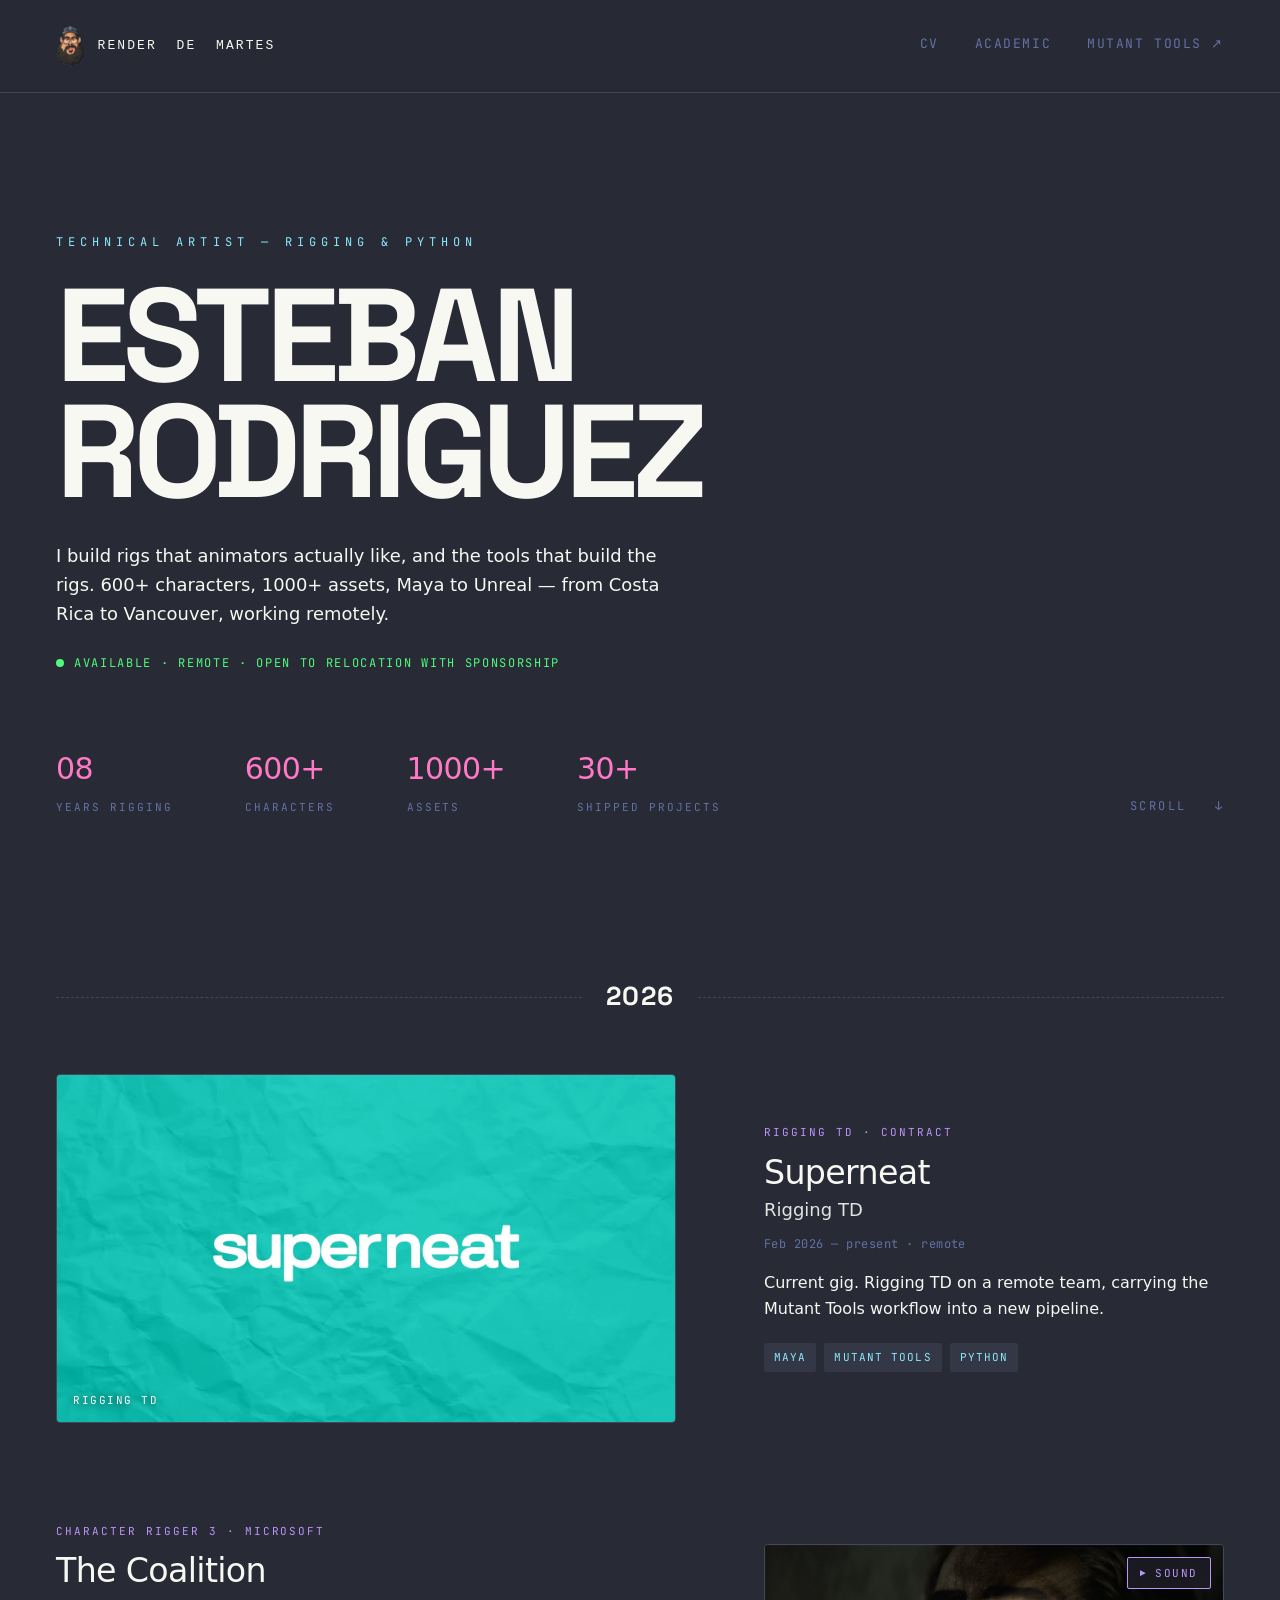
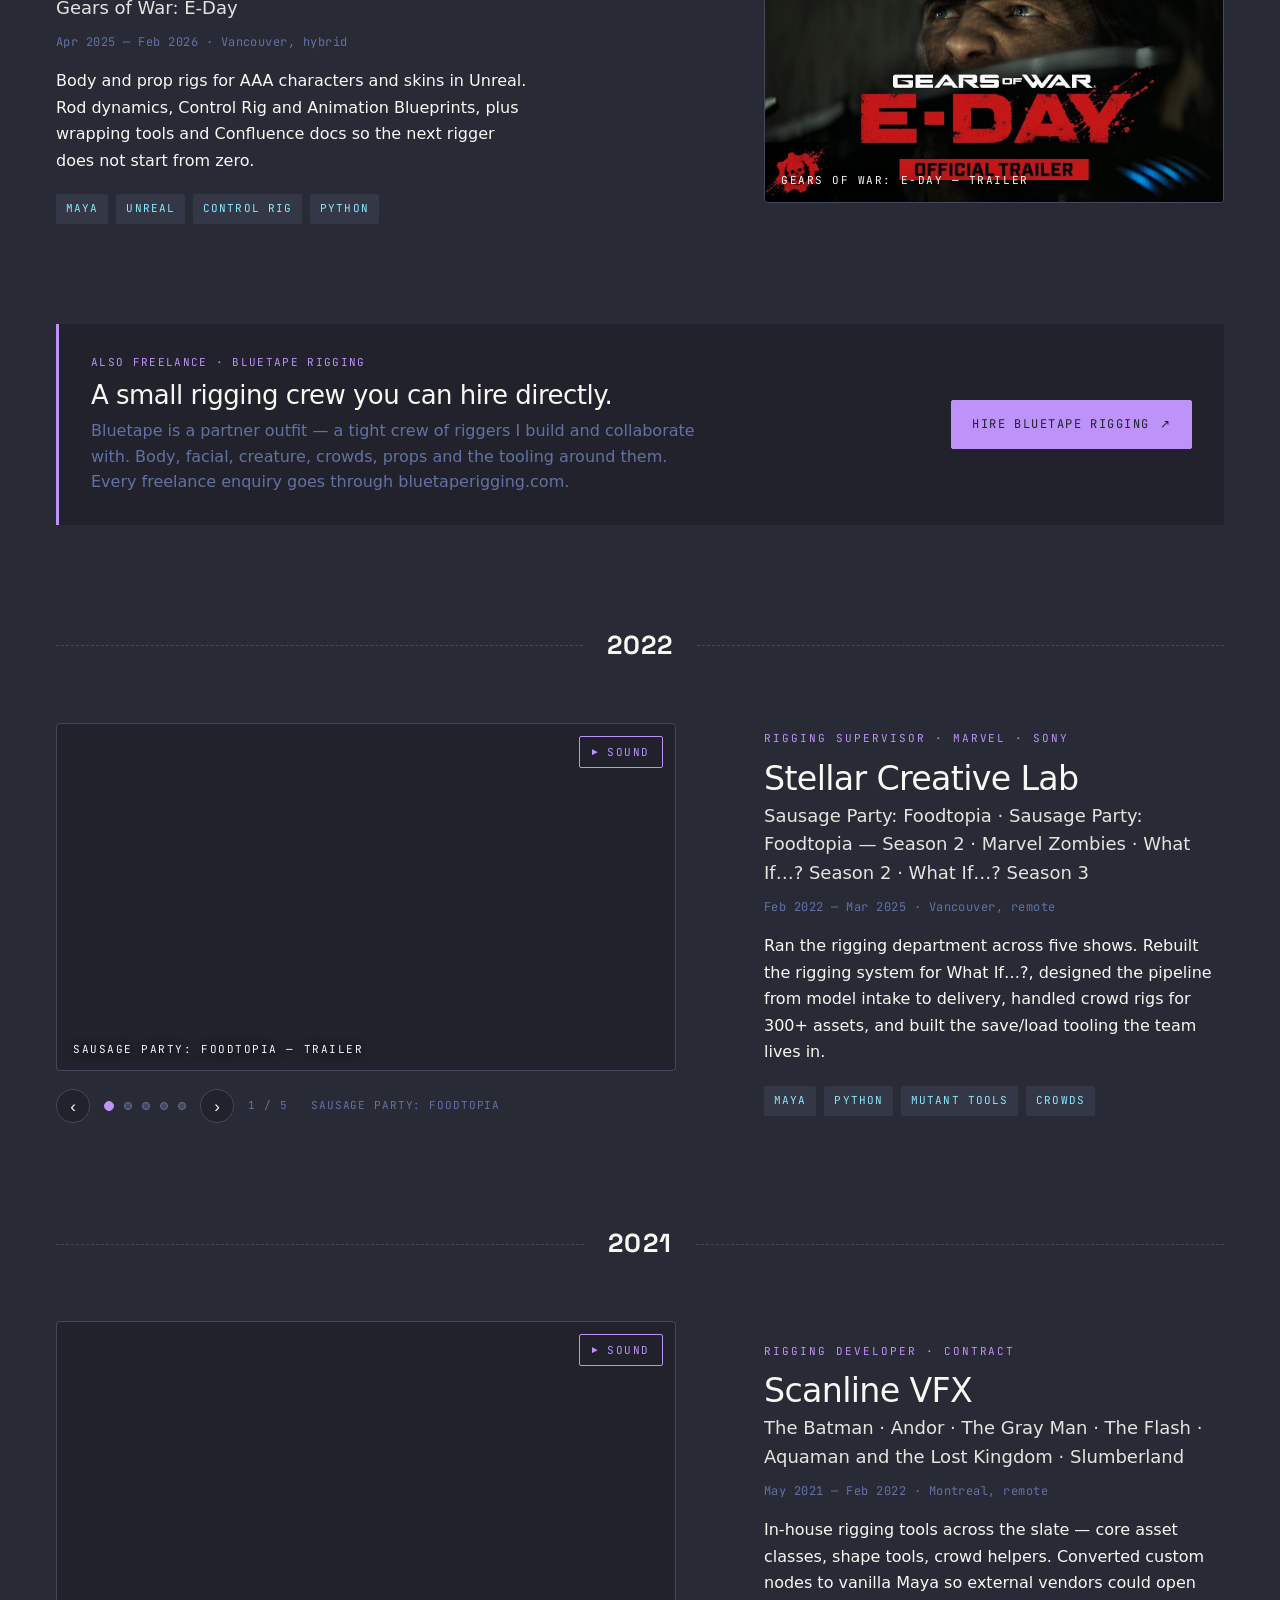
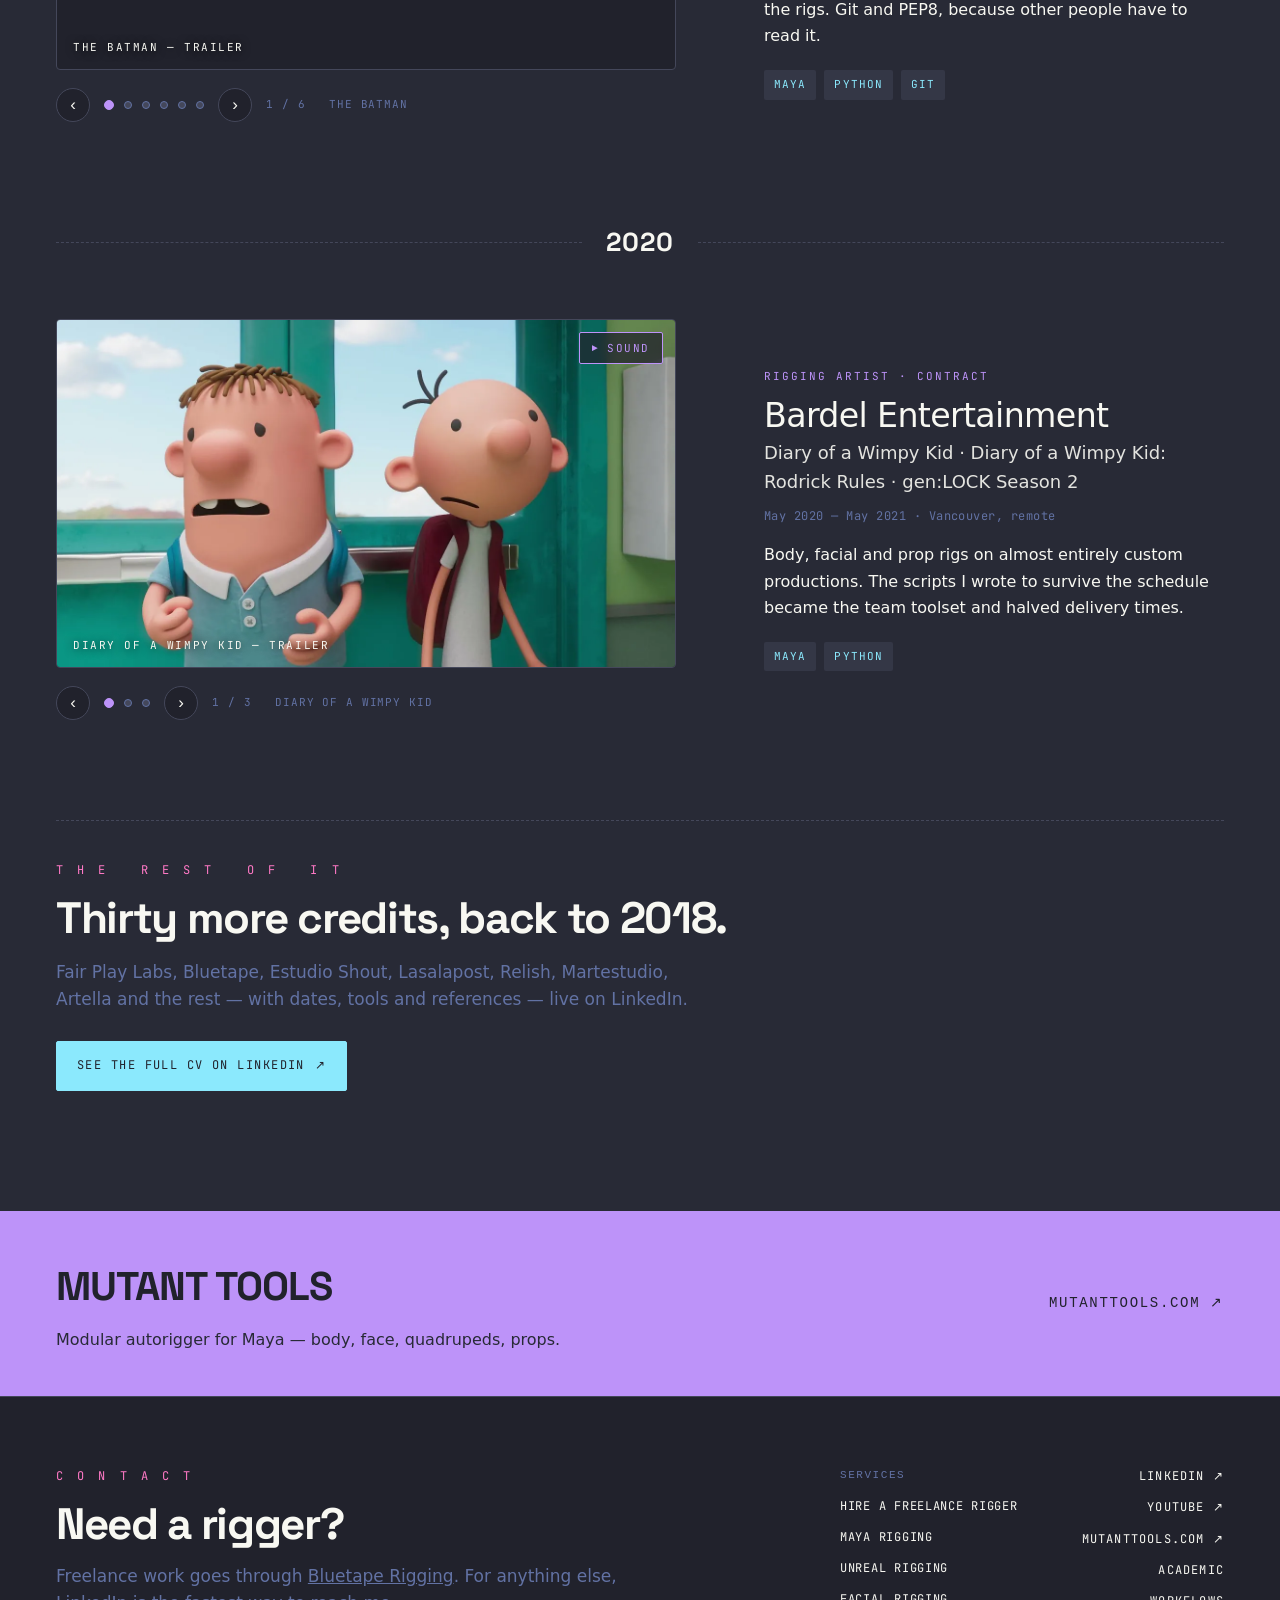
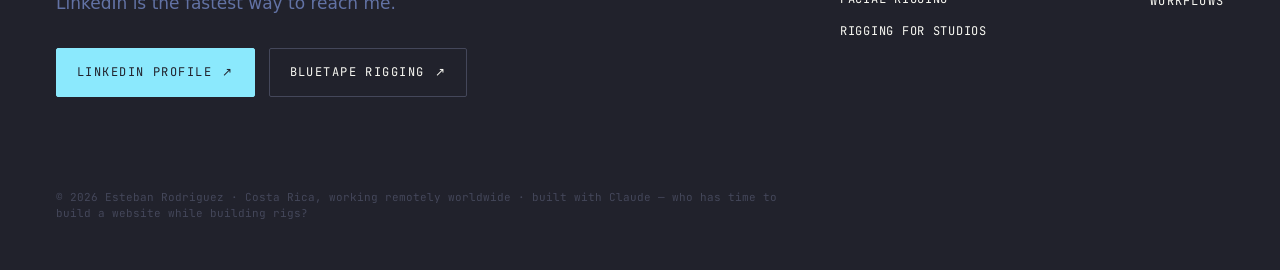
==== commit 9daf32ce: "Gallery arrows, Bluetape CTAs, LinkedIn contact, cartoon share card - galleries get prev/next arrows" ====
--- a/index.html
+++ b/index.html
@@ -10,15 +10,19 @@
 <meta property="og:title" content="Esteban Rodriguez — Rigger &amp; Rigging Tools Developer | Render de Martes">
 <meta property="og:description" content="Character rigger and tools developer. Gears of War: E-Day, Marvel&#39;s What If…?, The Batman, Andor. Creator of Mutant Tools for Maya.">
 <meta property="og:url" content="https://renderdemartes.com/">
-<meta property="og:image" content="https://renderdemartes.com/assets/img/still/gears-e-day.jpg">
+<meta property="og:image" content="https://renderdemartes.com/assets/img/og.jpg">
+<meta property="og:image:width" content="1200">
+<meta property="og:image:height" content="630">
+<meta property="og:image:alt" content="Esteban Rodriguez - technical artist, rigging and Python">
+<meta property="og:site_name" content="Render de Martes">
 <meta name="twitter:card" content="summary_large_image">
 <link rel="icon" href="assets/img/favicon.ico" sizes="any">
 <link rel="icon" href="assets/img/favicon-32.png" type="image/png" sizes="32x32">
 <link rel="apple-touch-icon" href="assets/img/apple-touch-icon.png">
 <link rel="preload" href="assets/fonts/space-grotesk-700-latin.woff2" as="font" type="font/woff2" crossorigin>
 <link rel="preload" href="assets/fonts/jetbrains-mono-400-latin.woff2" as="font" type="font/woff2" crossorigin>
-<link rel="stylesheet" href="assets/css/fonts.css">
-<link rel="stylesheet" href="assets/css/site.css">
+<link rel="stylesheet" href="assets/css/fonts.css?v=48f6eeb9">
+<link rel="stylesheet" href="assets/css/site.css?v=6976c4eb">
 <script type="application/ld+json">{"@context": "https://schema.org", "@type": "Person", "name": "Esteban Rodriguez", "url": "https://renderdemartes.com/", "jobTitle": "Technical Artist — Rigging & Python", "description": "Character rigger and rigging tools developer. Maya, Unreal, Unity. Creator of Mutant Tools.", "address": {"@type": "PostalAddress", "addressLocality": "Vancouver", "addressRegion": "BC", "addressCountry": "CA"}, "sameAs": ["https://www.linkedin.com/in/esteban-rodriguez-488a68147/", "https://www.youtube.com/@renderdemartes6049", "https://mutanttools.com/"], "knowsAbout": ["Character rigging", "Autodesk Maya", "Unreal Engine", "Python", "Facial rigging", "Pipeline tools"]}</script>
 </head>
 <body>
@@ -81,9 +85,9 @@
         <div class="band__copy">
           <p class="band__kicker">ALSO FREELANCE · BLUETAPE RIGGING</p>
           <h3 class="band__title">A small rigging crew you can hire directly.</h3>
-          <p class="band__note">Bluetape is a partner outfit — a tight crew of riggers I build and collaborate with. Body, facial, creature, crowds, props and the tooling around them, scaled to whatever the show needs: one sequence or a full season.</p>
-        </div>
-        <button class="btn btn--mail" type="button" data-mail data-u="info" data-d="renderdemartes.com" data-s="Rigging enquiry">START A PROJECT <span aria-hidden="true">↗</span></button>
+          <p class="band__note">Bluetape is a partner outfit — a tight crew of riggers I build and collaborate with. Body, facial, creature, crowds, props and the tooling around them. Every freelance enquiry goes through bluetaperigging.com.</p>
+        </div>
+        <a class="btn" href="https://bluetaperigging.com/" target="_blank" rel="noopener">HIRE BLUETAPE RIGGING <span aria-hidden="true">↗</span></a>
       </aside>
       <div class="yearline reveal">
         <span class="yearline__dash"></span><span class="yearline__num">2022</span><span class="yearline__dash"></span>
@@ -92,7 +96,9 @@
         <div class="gallery" data-gallery>
           <figure class="media media--video is-active" data-yt="JrmC2uJXsMM" data-title="Sausage Party: Foodtopia" data-index="0"><img class="media__poster" src="assets/img/still/foodtopia-s1.webp" alt="Sausage Party: Foodtopia" loading="lazy" decoding="async"><button class="media__sound" type="button" aria-label="Play with sound"><span class="media__sound-ico" aria-hidden="true">►</span><span class="media__sound-txt">SOUND</span></button><figcaption class="media__cap">Sausage Party: Foodtopia — trailer</figcaption></figure><figure class="media" data-title="Sausage Party: Foodtopia — Season 2" data-index="1"><img class="media__poster" src="assets/img/still/foodtopia-s1.webp" alt="Sausage Party: Foodtopia — Season 2" loading="lazy" decoding="async"><figcaption class="media__cap">Sausage Party: Foodtopia — Season 2</figcaption></figure><figure class="media media--video" data-yt="twHYF506-9Y" data-title="Marvel Zombies" data-index="2"><img class="media__poster" src="assets/img/still/marvel-zombies.webp" alt="Marvel Zombies" loading="lazy" decoding="async"><button class="media__sound" type="button" aria-label="Play with sound"><span class="media__sound-ico" aria-hidden="true">►</span><span class="media__sound-txt">SOUND</span></button><figcaption class="media__cap">Marvel Zombies — trailer</figcaption></figure><figure class="media media--video" data-yt="TiEVqZ2Bc_c" data-title="What If…? Season 2" data-index="3"><img class="media__poster" src="assets/img/still/what-if-s2.webp" alt="What If…? Season 2" loading="lazy" decoding="async"><button class="media__sound" type="button" aria-label="Play with sound"><span class="media__sound-ico" aria-hidden="true">►</span><span class="media__sound-txt">SOUND</span></button><figcaption class="media__cap">What If…? Season 2 — trailer</figcaption></figure><figure class="media media--video" data-yt="umiKiW4En9g" data-title="What If…? Season 3" data-index="4"><img class="media__poster" src="assets/img/still/what-if-s3.webp" alt="What If…? Season 3" loading="lazy" decoding="async"><button class="media__sound" type="button" aria-label="Play with sound"><span class="media__sound-ico" aria-hidden="true">►</span><span class="media__sound-txt">SOUND</span></button><figcaption class="media__cap">What If…? Season 3 — trailer</figcaption></figure>
           <div class="gallery__bar">
+            <button class="gallery__arrow" type="button" data-prev aria-label="Previous show">&lsaquo;</button>
             <div class="dots" role="tablist" aria-label="Shows"><button class="dot" type="button" role="tab" data-index="0" aria-selected="true" aria-label="Sausage Party: Foodtopia"></button><button class="dot" type="button" role="tab" data-index="1" aria-selected="false" aria-label="Sausage Party: Foodtopia — Season 2"></button><button class="dot" type="button" role="tab" data-index="2" aria-selected="false" aria-label="Marvel Zombies"></button><button class="dot" type="button" role="tab" data-index="3" aria-selected="false" aria-label="What If…? Season 2"></button><button class="dot" type="button" role="tab" data-index="4" aria-selected="false" aria-label="What If…? Season 3"></button></div>
+            <button class="gallery__arrow" type="button" data-next aria-label="Next show">&rsaquo;</button>
             <p class="gallery__label" data-gallery-label>1 / 5 &nbsp; SAUSAGE PARTY: FOODTOPIA</p>
           </div>
         </div>
@@ -112,7 +118,9 @@
         <div class="gallery" data-gallery>
           <figure class="media media--video is-active" data-yt="fWQrd6cwJ0A" data-title="The Batman" data-index="0"><img class="media__poster" src="assets/img/still/the-batman.webp" alt="The Batman" loading="lazy" decoding="async"><button class="media__sound" type="button" aria-label="Play with sound"><span class="media__sound-ico" aria-hidden="true">►</span><span class="media__sound-txt">SOUND</span></button><figcaption class="media__cap">The Batman — trailer</figcaption></figure><figure class="media media--video" data-yt="cKOegEuCcfw" data-title="Andor" data-index="1"><img class="media__poster" src="assets/img/still/andor.webp" alt="Andor" loading="lazy" decoding="async"><button class="media__sound" type="button" aria-label="Play with sound"><span class="media__sound-ico" aria-hidden="true">►</span><span class="media__sound-txt">SOUND</span></button><figcaption class="media__cap">Andor — trailer</figcaption></figure><figure class="media media--video" data-yt="BmllggGO4pM" data-title="The Gray Man" data-index="2"><img class="media__poster" src="assets/img/still/gray-man.webp" alt="The Gray Man" loading="lazy" decoding="async"><button class="media__sound" type="button" aria-label="Play with sound"><span class="media__sound-ico" aria-hidden="true">►</span><span class="media__sound-txt">SOUND</span></button><figcaption class="media__cap">The Gray Man — trailer</figcaption></figure><figure class="media media--video" data-yt="r51cYVZWKdY" data-title="The Flash" data-index="3"><img class="media__poster" src="assets/img/still/the-flash.webp" alt="The Flash" loading="lazy" decoding="async"><button class="media__sound" type="button" aria-label="Play with sound"><span class="media__sound-ico" aria-hidden="true">►</span><span class="media__sound-txt">SOUND</span></button><figcaption class="media__cap">The Flash — trailer</figcaption></figure><figure class="media media--video" data-yt="FV3bqvOHRQo" data-title="Aquaman and the Lost Kingdom" data-index="4"><img class="media__poster" src="assets/img/still/aquaman-2.webp" alt="Aquaman and the Lost Kingdom" loading="lazy" decoding="async"><button class="media__sound" type="button" aria-label="Play with sound"><span class="media__sound-ico" aria-hidden="true">►</span><span class="media__sound-txt">SOUND</span></button><figcaption class="media__cap">Aquaman and the Lost Kingdom — trailer</figcaption></figure><figure class="media media--video" data-yt="FBnkVJslRGo" data-title="Slumberland" data-index="5"><img class="media__poster" src="assets/img/still/slumberland.webp" alt="Slumberland" loading="lazy" decoding="async"><button class="media__sound" type="button" aria-label="Play with sound"><span class="media__sound-ico" aria-hidden="true">►</span><span class="media__sound-txt">SOUND</span></button><figcaption class="media__cap">Slumberland — trailer</figcaption></figure>
           <div class="gallery__bar">
+            <button class="gallery__arrow" type="button" data-prev aria-label="Previous show">&lsaquo;</button>
             <div class="dots" role="tablist" aria-label="Shows"><button class="dot" type="button" role="tab" data-index="0" aria-selected="true" aria-label="The Batman"></button><button class="dot" type="button" role="tab" data-index="1" aria-selected="false" aria-label="Andor"></button><button class="dot" type="button" role="tab" data-index="2" aria-selected="false" aria-label="The Gray Man"></button><button class="dot" type="button" role="tab" data-index="3" aria-selected="false" aria-label="The Flash"></button><button class="dot" type="button" role="tab" data-index="4" aria-selected="false" aria-label="Aquaman and the Lost Kingdom"></button><button class="dot" type="button" role="tab" data-index="5" aria-selected="false" aria-label="Slumberland"></button></div>
+            <button class="gallery__arrow" type="button" data-next aria-label="Next show">&rsaquo;</button>
             <p class="gallery__label" data-gallery-label>1 / 6 &nbsp; THE BATMAN</p>
           </div>
         </div>
@@ -132,7 +140,9 @@
         <div class="gallery" data-gallery>
           <figure class="media media--video is-active" data-yt="a_DhEoPJHes" data-title="Diary of a Wimpy Kid" data-index="0"><img class="media__poster" src="assets/img/still/wimpy-kid.webp" alt="Diary of a Wimpy Kid" loading="lazy" decoding="async"><button class="media__sound" type="button" aria-label="Play with sound"><span class="media__sound-ico" aria-hidden="true">►</span><span class="media__sound-txt">SOUND</span></button><figcaption class="media__cap">Diary of a Wimpy Kid — trailer</figcaption></figure><figure class="media media--video" data-yt="lwKHUxX0YdU" data-title="Diary of a Wimpy Kid: Rodrick Rules" data-index="1"><img class="media__poster" src="assets/img/still/wimpy-rodrick.webp" alt="Diary of a Wimpy Kid: Rodrick Rules" loading="lazy" decoding="async"><button class="media__sound" type="button" aria-label="Play with sound"><span class="media__sound-ico" aria-hidden="true">►</span><span class="media__sound-txt">SOUND</span></button><figcaption class="media__cap">Diary of a Wimpy Kid: Rodrick Rules — trailer</figcaption></figure><figure class="media media--video" data-yt="3FGAsgos8UE" data-title="gen:LOCK Season 2" data-index="2"><img class="media__poster" src="assets/img/still/genlock-s2.webp" alt="gen:LOCK Season 2" loading="lazy" decoding="async"><button class="media__sound" type="button" aria-label="Play with sound"><span class="media__sound-ico" aria-hidden="true">►</span><span class="media__sound-txt">SOUND</span></button><figcaption class="media__cap">gen:LOCK Season 2 — trailer</figcaption></figure>
           <div class="gallery__bar">
+            <button class="gallery__arrow" type="button" data-prev aria-label="Previous show">&lsaquo;</button>
             <div class="dots" role="tablist" aria-label="Shows"><button class="dot" type="button" role="tab" data-index="0" aria-selected="true" aria-label="Diary of a Wimpy Kid"></button><button class="dot" type="button" role="tab" data-index="1" aria-selected="false" aria-label="Diary of a Wimpy Kid: Rodrick Rules"></button><button class="dot" type="button" role="tab" data-index="2" aria-selected="false" aria-label="gen:LOCK Season 2"></button></div>
+            <button class="gallery__arrow" type="button" data-next aria-label="Next show">&rsaquo;</button>
             <p class="gallery__label" data-gallery-label>1 / 3 &nbsp; DIARY OF A WIMPY KID</p>
           </div>
         </div>
@@ -168,10 +178,10 @@
   <div class="foot__contact">
     <p class="section__kicker">C O N T A C T</p>
     <h2 class="foot__title">Need a rigger?</h2>
-    <p class="foot__lead">Freelance, contract, or a tool that should have existed last week.</p>
+    <p class="foot__lead">Freelance work goes through <a href="https://bluetaperigging.com/" target="_blank" rel="noopener">Bluetape Rigging</a>. For anything else, LinkedIn is the fastest way to reach me.</p>
     <p class="foot__btns">
       <a class="btn btn--cyan" href="https://www.linkedin.com/in/esteban-rodriguez-488a68147/" target="_blank" rel="noopener">LINKEDIN PROFILE <span aria-hidden="true">↗</span></a>
-      <button class="btn btn--ghost" type="button" data-mail data-u="info" data-d="renderdemartes.com" data-s="Hello from renderdemartes.com">EMAIL ME <span aria-hidden="true">↗</span></button>
+      <a class="btn btn--ghost" href="https://bluetaperigging.com/" target="_blank" rel="noopener">BLUETAPE RIGGING <span aria-hidden="true">↗</span></a>
     </p>
   </div>
   <nav class="foot__services" aria-label="Services">
@@ -192,6 +202,6 @@
   <p class="foot__fine">© 2026 Esteban Rodriguez · Costa Rica, working remotely worldwide · built with Claude — who has time to build a website while building rigs?</p>
 </footer>
 
-<script src="assets/js/site.js" defer></script>
+<script src="assets/js/site.js?v=d3654479" defer></script>
 </body>
 </html>
--- a/assets/css/site.css
+++ b/assets/css/site.css
@@ -1 +1 @@
-:root{--bg:#282a36;--bg-deep:#21222c;--panel:#343746;--line:#44475a;--text:#f8f8f2;--muted:#6272a4;--purple:#bd93f9;--pink:#ff79c6;--cyan:#8be9fd;--green:#50fa7b;--yellow:#f1fa8c;--orange:#ffb86c;--pad:56px;--maxw:1328px;--mono:"JetBrains Mono",ui-monospace,SFMono-Regular,Menlo,monospace;--sans:"Space Grotesk",system-ui,-apple-system,Segoe UI,Roboto,sans-serif;--ease:cubic-bezier(.2,.7,.2,1)}*,*::before,*::after{box-sizing:border-box}html{scroll-behavior:smooth;color-scheme:dark;overflow-x:clip}body{margin:0;background:var(--bg);color:var(--text);font-family:var(--sans);font-size:16px;line-height:1.6;-webkit-font-smoothing:antialiased;overflow-x:clip}img{max-width:100%;display:block}a{color:inherit}h1,h2,h3{margin:0;font-weight:700;letter-spacing:-.03em;line-height:1.02}p{margin:0}ul,ol{margin:0;padding:0;list-style:none}.only-sm{display:none}.section,#cv,#academic{scroll-margin-top:92px}.skip{position:absolute;left:-9999px;top:0;background:var(--purple);color:var(--bg-deep);padding:12px 18px;font-family:var(--mono);font-size:12px;z-index:100}.skip:focus{left:8px;top:8px}.nav{position:sticky;top:0;z-index:50;display:flex;align-items:center;justify-content:space-between;padding:26px var(--pad);border-bottom:1px solid var(--line);background:rgba(40,42,54,.82);backdrop-filter:blur(14px);-webkit-backdrop-filter:blur(14px)}.nav__mark{display:flex;align-items:center;gap:14px;font-family:var(--mono);font-size:13px;font-weight:500;letter-spacing:.16em;text-decoration:none}.nav__logo{height:40px;width:auto;display:block;transition:transform .35s var(--ease)}.nav__mark:hover .nav__logo{transform:rotate(-6deg) scale(1.06)}.nav__links{display:flex;gap:36px}.nav__links a{font-family:var(--mono);font-size:13px;letter-spacing:.12em;color:var(--muted);text-decoration:none;padding-bottom:3px;border-bottom:1px solid transparent;transition:color .25s var(--ease),border-color .25s var(--ease)}.nav__links a:hover{color:var(--text)}.nav__links a.is-active{color:var(--purple);border-bottom-color:var(--purple)}.hero{padding:140px var(--pad) 96px;position:relative;max-width:var(--maxw);margin-inline:auto}.hero__eyebrow{font-family:var(--mono);font-size:12px;letter-spacing:.42em;color:var(--cyan);margin-bottom:26px}.hero__h1{font-size:clamp(52px,11.2vw,132px);letter-spacing:-.045em;line-height:.88}.hero__lead{max-width:620px;margin-top:30px;font-size:clamp(16px,1.4vw,19px);line-height:1.62}.hero__status{margin-top:26px;font-family:var(--mono);font-size:12px;letter-spacing:.14em;color:var(--green);display:flex;align-items:center;gap:10px}.dot-live{width:8px;height:8px;border-radius:50%;background:var(--green);flex:none;box-shadow:0 0 0 0 rgba(80,250,123,.55);animation:pulse 2.6s infinite}@keyframes pulse{70%{box-shadow:0 0 0 12px rgba(80,250,123,0)}100%{box-shadow:0 0 0 0 rgba(80,250,123,0)}}.stats{display:flex;flex-wrap:wrap;gap:0 72px;margin-top:72px}.stats b{display:block;font-family:var(--sans);font-weight:500;font-size:30px;color:var(--pink);letter-spacing:-.02em}.stats span{display:block;margin-top:6px;font-family:var(--mono);font-size:11px;letter-spacing:.18em;color:var(--muted)}.hero__scroll{position:absolute;right:var(--pad);bottom:96px;font-family:var(--mono);font-size:12px;letter-spacing:.2em;color:var(--muted)}.section{padding:96px var(--pad) 120px;max-width:var(--maxw);margin-inline:auto}.section--alt{max-width:none;background:var(--bg-deep);padding-inline:0}.section--alt>*{max-width:var(--maxw);margin-inline:auto;padding-inline:var(--pad)}.section__head{margin-bottom:76px}#cv{padding-top:64px}.section__kicker{font-family:var(--mono);font-size:12px;letter-spacing:.3em;color:var(--pink)}.section--alt .section__kicker{color:var(--cyan)}.section__title{margin-top:16px;font-size:clamp(32px,4.4vw,56px)}.section__lead{margin-top:18px;max-width:640px;color:var(--muted);font-size:17px}.yearline{display:flex;align-items:center;gap:24px;margin:96px 0 56px}.yearline:first-of-type{margin-top:0}.yearline__dash{flex:1;height:1px;border-top:1px dashed var(--line);transform-origin:left}.yearline__num{font-size:26px;font-weight:700;letter-spacing:.04em}.row{display:grid;grid-template-columns:620px 1fr;gap:88px;align-items:center;margin-bottom:100px}.row--flip .gallery{order:2}.media{position:relative;margin:0;border:1px solid var(--line);border-radius:4px;overflow:hidden;background:var(--bg-deep);aspect-ratio:16/9;width:100%}.media__poster{width:100%;height:100%;object-fit:cover;transition:opacity .7s var(--ease),transform .9s var(--ease)}.media.is-playing .media__poster{opacity:0}.media__frame{position:absolute;inset:0;width:100%;height:100%;border:0;pointer-events:none}.media.has-sound .media__frame{pointer-events:auto}.media__sound{position:absolute;right:12px;top:12px;z-index:2;display:flex;align-items:center;gap:8px;cursor:pointer;background:rgba(33,34,44,.74);border:1px solid var(--purple);color:var(--purple);border-radius:2px;font-family:var(--mono);font-size:11px;letter-spacing:.14em;padding:8px 12px;backdrop-filter:blur(6px);-webkit-backdrop-filter:blur(6px);transition:background .25s var(--ease),color .25s var(--ease),opacity .3s var(--ease)}.media__sound:hover{background:var(--purple);color:var(--bg-deep)}.media__sound-ico{font-size:10px;line-height:1}.media.has-sound .media__sound{display:none}.media__cap{position:absolute;left:16px;bottom:12px;z-index:2;font-family:var(--mono);font-size:11px;letter-spacing:.14em;color:var(--text);text-transform:uppercase;text-shadow:0 1px 10px rgba(0,0,0,.9);pointer-events:none}.credit__role{font-family:var(--mono);font-size:11px;letter-spacing:.18em;color:var(--purple)}.credit__studio{margin-top:14px;font-size:clamp(26px,2.6vw,34px);font-weight:500;letter-spacing:-.02em}.credit__project{margin-top:6px;font-size:18px;color:var(--text);opacity:.9}.credit__meta{margin-top:10px;font-family:var(--mono);font-size:12px;letter-spacing:.04em;color:var(--muted)}.credit__body{margin-top:16px;max-width:480px;line-height:1.66}.chips{display:flex;flex-wrap:wrap;gap:8px;margin-top:20px}.chips li{background:var(--panel);color:var(--cyan);font-family:var(--mono);font-size:11px;letter-spacing:.1em;padding:6px 10px;border-radius:2px}.credit__source{margin-top:16px;font-family:var(--mono);font-size:10px;letter-spacing:.08em;color:var(--muted)}.cta-row{display:flex;align-items:center;gap:16px;flex-wrap:wrap;margin-top:18px}.btn{display:inline-flex;align-items:center;gap:10px;text-decoration:none;cursor:pointer;background:var(--purple);color:var(--bg-deep);border:1px solid var(--purple);border-radius:2px;font-family:var(--mono);font-size:12px;letter-spacing:.12em;padding:14px 20px;transition:background .25s var(--ease),border-color .25s var(--ease),color .25s var(--ease),transform .25s var(--ease)}.btn:hover{background:var(--pink);border-color:var(--pink);transform:translateY(-2px)}.btn--cyan{background:var(--cyan);border-color:var(--cyan)}.btn--cyan:hover{background:var(--purple);border-color:var(--purple)}.btn--ghost{background:transparent;color:var(--text);border-color:var(--line)}.btn--ghost:hover{background:var(--panel);border-color:var(--muted);color:var(--text)}.btn:focus-visible{outline:2px solid var(--cyan);outline-offset:3px}.cta-row__mail{font-family:var(--mono);font-size:12px;color:var(--cyan);text-decoration:none;border-bottom:1px solid transparent}.cta-row__mail:hover{border-bottom-color:var(--cyan)}.gallery{display:block}.gallery .media{display:none}.gallery .media.is-active{display:block}.gallery__bar{display:flex;align-items:center;gap:20px;margin-top:18px;flex-wrap:wrap}.dots{display:flex;align-items:center;gap:10px}.dot{width:8px;height:8px;padding:0;border-radius:50%;cursor:pointer;background:var(--line);border:1px solid var(--muted);transition:background .25s var(--ease),border-color .25s var(--ease),width .25s var(--ease),height .25s var(--ease)}.dot:hover{background:var(--muted)}.dot[aria-selected="true"]{width:10px;height:10px;background:var(--purple);border-color:var(--purple)}.dot:focus-visible{outline:2px solid var(--cyan);outline-offset:3px}.dot{position:relative}.dot::after{content:"";position:absolute;inset:-18px;border-radius:50%}.gallery .media.is-active{animation:slideIn .34s var(--ease)}@keyframes slideIn{from{opacity:.35;transform:translateX(10px)}to{opacity:1;transform:none}}@media (pointer:coarse){.gallery__label::after{content:" · SWIPE";color:var(--purple)}.dots{gap:16px}}.gallery__label{font-family:var(--mono);font-size:11px;letter-spacing:.08em;color:var(--muted)}.timeline{position:relative;margin-top:8px}.timeline::before{content:"";position:absolute;left:186px;top:8px;bottom:8px;width:1px;background:var(--line)}.study{display:grid;grid-template-columns:140px 36px 1fr;gap:36px;padding:30px 0;border-bottom:1px solid var(--line)}.study__year{font-family:var(--mono);font-size:13px;letter-spacing:.06em;color:var(--muted);padding-top:6px}.study__node{position:relative;width:20px;height:20px;margin-top:8px}.study__node::after{content:"";position:absolute;left:5px;top:5px;width:10px;height:10px;border-radius:50%;background:var(--bg-deep);border:1px solid var(--muted)}.study--live .study__year{color:var(--purple)}.study--live .study__node::after{background:var(--purple);border-color:var(--purple)}.study--live .study__node::before{content:"";position:absolute;inset:-1px 0 0 -1px;width:22px;height:22px;border-radius:50%;border:1px solid var(--purple);opacity:.55}.study__title{font-size:clamp(20px,2vw,26px);font-weight:500;letter-spacing:-.02em;display:flex;align-items:center;gap:14px;flex-wrap:wrap}.tag{font-family:var(--mono);font-size:10px;letter-spacing:.18em;background:var(--purple);color:var(--bg-deep);padding:5px 9px;border-radius:2px}.study__school{margin-top:10px;font-family:var(--mono);font-size:12px;letter-spacing:.04em;color:var(--cyan)}.study__note{margin-top:10px;color:var(--muted);max-width:720px}.study[data-accent="pink"] .study__school{color:var(--pink)}.study[data-accent="yellow"] .study__school{color:var(--yellow)}.study[data-accent="green"] .study__school{color:var(--green)}.study[data-accent="orange"] .study__school{color:var(--orange)}.study[data-accent="muted"] .study__school{color:var(--muted)}.tuts{padding-top:84px;padding-bottom:110px}.tuts__grid{margin-top:26px;border-top:1px solid var(--line)}.tut{display:grid;grid-template-columns:320px 1fr 40px;gap:24px;align-items:center;padding:24px 0;border-bottom:1px solid var(--line);text-decoration:none;transition:padding-left .35s var(--ease),color .35s var(--ease)}.tut:hover{padding-left:16px}.tut__title{font-size:20px;font-weight:500;letter-spacing:-.01em}.tut__note{color:var(--muted);font-size:15px}.tut__go{font-family:var(--mono);color:var(--muted);text-align:right;transition:color .3s var(--ease),transform .3s var(--ease)}.tut:hover .tut__go{color:var(--purple);transform:translateX(6px)}.tut:hover .tut__title{color:var(--purple)}.outbound{display:flex;align-items:center;justify-content:space-between;gap:32px;flex-wrap:wrap;background:var(--purple);color:var(--bg-deep);text-decoration:none;padding:44px var(--pad);transition:background .3s var(--ease)}.outbound:hover{background:var(--pink)}.outbound__title{display:block;font-size:clamp(28px,3.6vw,40px);font-weight:700;letter-spacing:-.03em}.outbound__note{display:block;margin-top:8px;font-size:16px;color:#282a36}.outbound__go{font-family:var(--mono);font-size:14px;font-weight:500;letter-spacing:.12em;white-space:nowrap}.foot{background:var(--bg-deep);padding:70px var(--pad) 48px;display:grid;grid-template-columns:1fr auto auto;gap:40px 64px;border-top:1px solid var(--line)}.foot__mark{font-family:var(--mono);font-size:13px;font-weight:500;letter-spacing:.16em}.foot__mail{display:inline-block;margin-top:14px;font-family:var(--mono);font-size:15px;color:var(--cyan);text-decoration:none;border-bottom:1px solid transparent}.foot__mail:hover{border-bottom-color:var(--cyan)}.foot__where{margin-top:12px;font-family:var(--mono);font-size:12px;color:var(--muted)}.foot__links{display:flex;flex-direction:column;gap:12px;align-items:flex-end}.foot__services{display:flex;flex-direction:column;gap:12px}.foot__services a{font-family:var(--mono);font-size:12px;letter-spacing:.06em;text-decoration:none;color:var(--text)}.foot__services a:hover{color:var(--purple)}.foot__colhead{font-family:var(--mono);font-size:11px;font-weight:500;letter-spacing:.14em;color:var(--muted)}.foot__links a{font-family:var(--mono);font-size:12px;letter-spacing:.1em;text-decoration:none;color:var(--text)}.foot__links a:hover{color:var(--purple)}.foot__fine{grid-column:1/-1;margin-top:52px;max-width:760px;line-height:1.5;font-family:var(--mono);font-size:11px;color:var(--line)}.band{display:flex;align-items:center;justify-content:space-between;gap:40px;flex-wrap:wrap;background:var(--bg-deep);border-left:3px solid var(--purple);padding:30px 32px;margin:0 0 100px}.band__kicker{font-family:var(--mono);font-size:11px;letter-spacing:.12em;color:var(--purple)}.band__title{margin-top:10px;font-size:clamp(20px,2.4vw,26px);font-weight:500;letter-spacing:-.02em}.band__note{margin-top:10px;max-width:620px;color:var(--muted);font-size:16px}.close{padding-top:40px;border-top:1px dashed var(--line)}.close__title{margin-top:16px;font-size:clamp(28px,3.6vw,44px);letter-spacing:-.03em}.close__lead{margin:18px 0 28px;max-width:660px;color:var(--muted);font-size:17px;line-height:1.6}.section--page{padding-top:72px}.back{margin-top:56px}.foot__title{margin-top:16px;font-size:clamp(28px,3.6vw,44px);letter-spacing:-.03em}.foot__lead{margin-top:16px;max-width:620px;color:var(--muted);font-size:17px}.foot__btns{display:flex;gap:14px;flex-wrap:wrap;margin-top:30px}.seo{max-width:var(--maxw);margin-inline:auto;padding:76px var(--pad) 0}.seo__h1{margin-top:20px;font-size:clamp(40px,6.4vw,76px);letter-spacing:-.045em;line-height:.98}.seo__lede{margin-top:24px;max-width:720px;font-size:clamp(17px,1.5vw,19px);line-height:1.62}.seo__cta{display:flex;gap:14px;flex-wrap:wrap;margin-top:32px}.prose{margin-top:72px;max-width:760px;display:grid;gap:20px}.prose p{color:var(--ink,#f8f8f2);font-size:17px;line-height:1.72}.prose p+p{color:var(--muted)}.cols{display:grid;grid-template-columns:repeat(3,1fr);gap:56px;margin-top:80px}.col__title{font-family:var(--mono);font-size:12px;font-weight:500;letter-spacing:.12em;color:var(--cyan)}.col__note{margin-top:12px;font-size:16px;line-height:1.6}.steps-wrap{margin-top:96px}.steps{margin-top:26px;border-top:1px solid var(--line)}.step{display:grid;grid-template-columns:60px 1fr;gap:32px;padding:26px 0;border-bottom:1px solid var(--line)}.step__n{font-family:var(--mono);font-size:13px;letter-spacing:.06em;color:var(--purple);padding-top:6px}.step__title{font-size:22px;font-weight:500;letter-spacing:-.01em}.step__note{margin-top:8px;color:var(--muted);font-size:16px;line-height:1.6;max-width:900px}.proof{display:grid;grid-template-columns:repeat(4,1fr);gap:24px;margin-top:88px;padding:28px 32px;background:var(--bg-deep)}.proof b{display:block;font-family:var(--mono);font-size:12px;font-weight:500;letter-spacing:.08em}.proof span{display:block;margin-top:8px;font-family:var(--mono);font-size:11px;letter-spacing:.04em;color:var(--muted)}.faq{margin-top:96px}.q{padding:24px 0;border-bottom:1px solid var(--line);max-width:1000px}.q:first-of-type{border-top:1px solid var(--line);margin-top:26px}.q__q{font-size:21px;font-weight:500;letter-spacing:-.01em}.q__a{margin-top:10px;color:var(--muted);font-size:16px;line-height:1.66;max-width:940px}.found{margin:110px calc(var(--pad) * -1) 0;padding:52px var(--pad);background:var(--purple);color:var(--bg-deep)}.found__kicker{font-family:var(--mono);font-size:12px;letter-spacing:.3em;color:var(--bg-deep)}.found__title{margin-top:16px;font-size:clamp(26px,3.4vw,40px);letter-spacing:-.03em;color:var(--bg-deep)}.found__note{margin-top:18px;max-width:820px;font-size:17px;line-height:1.6;color:#282a36}.found__row{display:flex;align-items:center;gap:18px;flex-wrap:wrap;margin-top:28px}.found .btn{background:var(--bg-deep);border-color:var(--bg-deep);color:var(--purple)}.found .btn:hover{background:#0f1015;border-color:#0f1015;color:var(--pink)}.found__aside{font-size:15px;color:#282a36}.related{margin-top:64px;padding-bottom:110px}.related__note{font-family:var(--mono);font-size:11px;letter-spacing:.12em;color:var(--muted)}.related__links{display:flex;flex-wrap:wrap;gap:12px 28px;margin-top:16px}.related__links a{font-family:var(--mono);font-size:11px;letter-spacing:.08em;color:var(--text);text-decoration:none;border-bottom:1px solid transparent}.related__links a:hover{color:var(--purple);border-bottom-color:var(--purple)}@media (max-width:900px){.seo{padding:44px var(--pad) 0}.cols{grid-template-columns:1fr;gap:34px;margin-top:56px}.proof{grid-template-columns:1fr 1fr;gap:20px;margin-top:56px;padding:22px}.steps-wrap,.faq{margin-top:64px}.step{grid-template-columns:40px 1fr;gap:16px}.found{margin-top:72px;padding:40px var(--pad)}.prose{margin-top:48px}}.wf{max-width:1120px;margin-inline:auto;padding:76px var(--pad) 0}.wf__h1{margin-top:20px;font-size:clamp(34px,5.4vw,64px);letter-spacing:-.04em;line-height:1.02}.wf__lede{margin-top:22px;max-width:760px;font-size:clamp(17px,1.5vw,19px);line-height:1.65}.wf__head .chips{margin-top:26px}.wf__body{margin-top:72px}.wf-h2{display:flex;align-items:baseline;gap:18px;margin:88px 0 8px;font-size:clamp(26px,3.2vw,34px);font-weight:500;letter-spacing:-.025em;padding-top:28px;border-top:1px solid var(--line)}.wf-h2__n{font-family:var(--mono);font-size:13px;font-weight:400;letter-spacing:.08em;color:var(--purple)}.wf-h3{margin:56px 0 6px;font-size:clamp(20px,2.2vw,24px);font-weight:500;letter-spacing:-.02em}.wf-h4{margin:40px 0 4px;font-family:var(--mono);font-size:13px;font-weight:500;letter-spacing:.1em;color:var(--cyan)}.wf-p{margin-top:16px;max-width:760px;font-size:17px;line-height:1.75;color:var(--text)}.wf-li{margin-top:10px;max-width:760px;padding-left:18px;border-left:1px solid var(--line);font-size:16px;line-height:1.7;color:var(--muted)}.wf-media{margin:36px 0 0}.wf-media img{width:100%;height:auto;border:1px solid var(--line);border-radius:4px;background:var(--bg-deep);display:block}.wf-media figcaption{margin-top:10px;font-family:var(--mono);font-size:11px;letter-spacing:.06em;color:var(--muted)}.wf-gif{position:relative;display:block;width:100%;padding:0;border:0;background:none;cursor:pointer}.wf-gif__play{position:absolute;top:50%;left:50%;transform:translate(-50%,-50%);width:72px;height:72px;border-radius:50%;display:grid;place-items:center;background:rgba(33,34,44,.8);border:1px solid var(--purple);color:var(--purple);font-size:22px;transition:background .25s var(--ease),color .25s var(--ease),transform .25s var(--ease)}.wf-gif:hover .wf-gif__play{background:var(--purple);color:var(--bg-deep);transform:translate(-50%,-50%) scale(1.06)}.wf-gif__badge{position:absolute;left:16px;top:16px;padding:6px 10px;border-radius:2px;background:rgba(33,34,44,.8);border:1px solid var(--line);font-family:var(--mono);font-size:11px;letter-spacing:.08em;color:var(--text)}.wf-gif.is-playing .wf-gif__play,.wf-gif.is-playing .wf-gif__badge{display:none}.wf-media--video{position:relative}.wf-video{width:100%;height:auto;display:block;border:1px solid var(--line);border-radius:4px;background:var(--bg-deep)}.wf-video::-webkit-media-controls{display:none!important}.wf-code{margin:28px 0 0;padding:22px 24px;overflow-x:auto;background:var(--bg-deep);border:1px solid var(--line);border-radius:4px;font-family:var(--mono);font-size:13px;line-height:1.75;color:var(--cyan)}.found--wf{margin-top:110px}.wf-more{margin-top:72px;padding-bottom:110px}.wf-more__grid{display:grid;grid-template-columns:repeat(3,1fr);gap:24px;margin-top:20px}.wf-card{display:flex;flex-direction:column;gap:10px;padding:24px;text-decoration:none;background:var(--bg-deep);border:1px solid var(--line);border-radius:3px;transition:border-color .25s var(--ease),transform .25s var(--ease)}.wf-card:hover{border-color:var(--purple);transform:translateY(-2px)}.wf-card__title{font-size:22px;font-weight:500;letter-spacing:-.01em}.wf-card__note{font-size:15px;color:var(--muted)}.wf-card__go{font-family:var(--mono);font-size:11px;letter-spacing:.08em;color:var(--purple)}@media (max-width:900px){.wf{padding:44px var(--pad) 0}.wf__body{margin-top:48px}.wf-h2{margin:56px 0 8px;gap:12px}.wf-more__grid{grid-template-columns:1fr}.wf-gif__play{width:56px;height:56px;font-size:18px}}.bone{position:fixed;left:0;top:0;z-index:90;pointer-events:none;will-change:transform,opacity;transform-origin:50% 50%;contain:layout style paint}.bone svg{display:block}.reveal{opacity:0;transform:translateY(26px);transition:opacity .75s var(--ease),transform .75s var(--ease)}.reveal.is-in{opacity:1;transform:none}.yearline.reveal .yearline__dash{transform:scaleX(0);transition:transform .7s var(--ease)}.yearline.reveal.is-in .yearline__dash{transform:scaleX(1)}.yearline__dash:last-child{transform-origin:right}@media (max-width:1180px){.row{grid-template-columns:1fr 1fr;gap:48px}}@media (max-width:900px){:root{--pad:20px}.nav{padding:18px var(--pad)}.nav__logo{height:28px}.nav__links{gap:18px}.nav__links a{font-size:11px;letter-spacing:.08em;white-space:nowrap}.hide-sm{display:none}.only-sm{display:inline}.hero__eyebrow{letter-spacing:.26em;font-size:11px;margin-bottom:18px}.hero{padding:56px var(--pad) 64px}.hero__scroll{display:none}.stats{gap:28px 44px;margin-top:44px}.section{padding:64px var(--pad) 72px}.section__head{margin-bottom:44px}.yearline{margin:64px 0 32px}.yearline__num{font-size:20px}.row,.row--flip{display:block;margin-bottom:64px}.row--flip .media{order:0}.credit__role{margin-top:22px}.credit__body{max-width:none}.timeline::before{left:7px}.study{grid-template-columns:20px 1fr;gap:18px;padding:22px 0}.study__year{grid-column:1/-1;padding-top:0;font-size:11px;letter-spacing:.1em}.study__node{margin-top:4px}.tut{grid-template-columns:1fr 28px;gap:6px 12px;align-items:start}.tut__go{grid-row:1/3}.outbound{padding:40px var(--pad)}.foot{grid-template-columns:1fr;padding:48px var(--pad) 36px}.foot__services{gap:10px}.foot__links{align-items:flex-start;flex-direction:row;flex-wrap:wrap;gap:14px 20px}}@media (prefers-reduced-motion:reduce){html{scroll-behavior:auto}.reveal{opacity:1;transform:none;transition:none}.yearline.reveal .yearline__dash{transform:none}.dot-live{animation:none}.media img{transition:none}.bone{display:none}}+:root{--bg:#282a36;--bg-deep:#21222c;--panel:#343746;--line:#44475a;--text:#f8f8f2;--muted:#6272a4;--purple:#bd93f9;--pink:#ff79c6;--cyan:#8be9fd;--green:#50fa7b;--yellow:#f1fa8c;--orange:#ffb86c;--pad:56px;--maxw:1328px;--mono:"JetBrains Mono",ui-monospace,SFMono-Regular,Menlo,monospace;--sans:"Space Grotesk",system-ui,-apple-system,Segoe UI,Roboto,sans-serif;--ease:cubic-bezier(.2,.7,.2,1)}*,*::before,*::after{box-sizing:border-box}html{scroll-behavior:smooth;color-scheme:dark;overflow-x:clip}body{margin:0;background:var(--bg);color:var(--text);font-family:var(--sans);font-size:16px;line-height:1.6;-webkit-font-smoothing:antialiased;overflow-x:clip}img{max-width:100%;display:block}a{color:inherit}h1,h2,h3{margin:0;font-weight:700;letter-spacing:-.03em;line-height:1.02}p{margin:0}ul,ol{margin:0;padding:0;list-style:none}.only-sm{display:none}.section,#cv,#academic{scroll-margin-top:92px}.skip{position:absolute;left:-9999px;top:0;background:var(--purple);color:var(--bg-deep);padding:12px 18px;font-family:var(--mono);font-size:12px;z-index:100}.skip:focus{left:8px;top:8px}.nav{position:sticky;top:0;z-index:50;display:flex;align-items:center;justify-content:space-between;padding:26px var(--pad);border-bottom:1px solid var(--line);background:rgba(40,42,54,.82);backdrop-filter:blur(14px);-webkit-backdrop-filter:blur(14px)}.nav__mark{display:flex;align-items:center;gap:14px;font-family:var(--mono);font-size:13px;font-weight:500;letter-spacing:.16em;text-decoration:none}.nav__logo{height:40px;width:auto;display:block;transition:transform .35s var(--ease)}.nav__mark:hover .nav__logo{transform:rotate(-6deg) scale(1.06)}.nav__links{display:flex;gap:36px}.nav__links a{font-family:var(--mono);font-size:13px;letter-spacing:.12em;color:var(--muted);text-decoration:none;padding-bottom:3px;border-bottom:1px solid transparent;transition:color .25s var(--ease),border-color .25s var(--ease)}.nav__links a:hover{color:var(--text)}.nav__links a.is-active{color:var(--purple);border-bottom-color:var(--purple)}.hero{padding:140px var(--pad) 96px;position:relative;max-width:var(--maxw);margin-inline:auto}.hero__eyebrow{font-family:var(--mono);font-size:12px;letter-spacing:.42em;color:var(--cyan);margin-bottom:26px}.hero__h1{font-size:clamp(52px,11.2vw,132px);letter-spacing:-.045em;line-height:.88}.hero__lead{max-width:620px;margin-top:30px;font-size:clamp(16px,1.4vw,19px);line-height:1.62}.hero__status{margin-top:26px;font-family:var(--mono);font-size:12px;letter-spacing:.14em;color:var(--green);display:flex;align-items:center;gap:10px}.dot-live{width:8px;height:8px;border-radius:50%;background:var(--green);flex:none;box-shadow:0 0 0 0 rgba(80,250,123,.55);animation:pulse 2.6s infinite}@keyframes pulse{70%{box-shadow:0 0 0 12px rgba(80,250,123,0)}100%{box-shadow:0 0 0 0 rgba(80,250,123,0)}}.stats{display:flex;flex-wrap:wrap;gap:0 72px;margin-top:72px}.stats b{display:block;font-family:var(--sans);font-weight:500;font-size:30px;color:var(--pink);letter-spacing:-.02em}.stats span{display:block;margin-top:6px;font-family:var(--mono);font-size:11px;letter-spacing:.18em;color:var(--muted)}.hero__scroll{position:absolute;right:var(--pad);bottom:96px;font-family:var(--mono);font-size:12px;letter-spacing:.2em;color:var(--muted)}.section{padding:96px var(--pad) 120px;max-width:var(--maxw);margin-inline:auto}.section--alt{max-width:none;background:var(--bg-deep);padding-inline:0}.section--alt>*{max-width:var(--maxw);margin-inline:auto;padding-inline:var(--pad)}.section__head{margin-bottom:76px}#cv{padding-top:64px}.section__kicker{font-family:var(--mono);font-size:12px;letter-spacing:.3em;color:var(--pink)}.section--alt .section__kicker{color:var(--cyan)}.section__title{margin-top:16px;font-size:clamp(32px,4.4vw,56px)}.section__lead{margin-top:18px;max-width:640px;color:var(--muted);font-size:17px}.yearline{display:flex;align-items:center;gap:24px;margin:96px 0 56px}.yearline:first-of-type{margin-top:0}.yearline__dash{flex:1;height:1px;border-top:1px dashed var(--line);transform-origin:left}.yearline__num{font-size:26px;font-weight:700;letter-spacing:.04em}.row{display:grid;grid-template-columns:620px 1fr;gap:88px;align-items:center;margin-bottom:100px}.row--flip .gallery{order:2}.media{position:relative;margin:0;border:1px solid var(--line);border-radius:4px;overflow:hidden;background:var(--bg-deep);aspect-ratio:16/9;width:100%}.media__poster{width:100%;height:100%;object-fit:cover;transition:opacity .7s var(--ease),transform .9s var(--ease)}.media.is-playing .media__poster{opacity:0}.media__frame{position:absolute;inset:0;width:100%;height:100%;border:0;pointer-events:none}.media.has-sound .media__frame{pointer-events:auto}.media__sound{position:absolute;right:12px;top:12px;z-index:2;display:flex;align-items:center;gap:8px;cursor:pointer;background:rgba(33,34,44,.74);border:1px solid var(--purple);color:var(--purple);border-radius:2px;font-family:var(--mono);font-size:11px;letter-spacing:.14em;padding:8px 12px;backdrop-filter:blur(6px);-webkit-backdrop-filter:blur(6px);transition:background .25s var(--ease),color .25s var(--ease),opacity .3s var(--ease)}.media__sound:hover{background:var(--purple);color:var(--bg-deep)}.media__sound-ico{font-size:10px;line-height:1}.media.has-sound .media__sound{display:none}.media__cap{position:absolute;left:16px;bottom:12px;z-index:2;font-family:var(--mono);font-size:11px;letter-spacing:.14em;color:var(--text);text-transform:uppercase;text-shadow:0 1px 10px rgba(0,0,0,.9);pointer-events:none}.credit__role{font-family:var(--mono);font-size:11px;letter-spacing:.18em;color:var(--purple)}.credit__studio{margin-top:14px;font-size:clamp(26px,2.6vw,34px);font-weight:500;letter-spacing:-.02em}.credit__project{margin-top:6px;font-size:18px;color:var(--text);opacity:.9}.credit__meta{margin-top:10px;font-family:var(--mono);font-size:12px;letter-spacing:.04em;color:var(--muted)}.credit__body{margin-top:16px;max-width:480px;line-height:1.66}.chips{display:flex;flex-wrap:wrap;gap:8px;margin-top:20px}.chips li{background:var(--panel);color:var(--cyan);font-family:var(--mono);font-size:11px;letter-spacing:.1em;padding:6px 10px;border-radius:2px}.credit__source{margin-top:16px;font-family:var(--mono);font-size:10px;letter-spacing:.08em;color:var(--muted)}.cta-row{display:flex;align-items:center;gap:16px;flex-wrap:wrap;margin-top:18px}.btn{display:inline-flex;align-items:center;gap:10px;text-decoration:none;cursor:pointer;background:var(--purple);color:var(--bg-deep);border:1px solid var(--purple);border-radius:2px;font-family:var(--mono);font-size:12px;letter-spacing:.12em;padding:14px 20px;transition:background .25s var(--ease),border-color .25s var(--ease),color .25s var(--ease),transform .25s var(--ease)}.btn:hover{background:var(--pink);border-color:var(--pink);transform:translateY(-2px)}.btn--cyan{background:var(--cyan);border-color:var(--cyan)}.btn--cyan:hover{background:var(--purple);border-color:var(--purple)}.btn--ghost{background:transparent;color:var(--text);border-color:var(--line)}.btn--ghost:hover{background:var(--panel);border-color:var(--muted);color:var(--text)}.btn:focus-visible{outline:2px solid var(--cyan);outline-offset:3px}.cta-row__mail{font-family:var(--mono);font-size:12px;color:var(--cyan);text-decoration:none;border-bottom:1px solid transparent}.cta-row__mail:hover{border-bottom-color:var(--cyan)}.gallery{display:block}.gallery .media{display:none}.gallery .media.is-active{display:block}.gallery__bar{display:flex;align-items:center;gap:14px;margin-top:18px;flex-wrap:wrap}.gallery__arrow{width:34px;height:34px;flex:none;display:grid;place-items:center;cursor:pointer;background:var(--bg-deep);color:var(--text);border:1px solid var(--line);border-radius:50%;font-size:17px;line-height:1;padding:0;transition:border-color .2s var(--ease),background .2s var(--ease),color .2s var(--ease),transform .2s var(--ease)}.gallery__arrow:hover{border-color:var(--purple);color:var(--purple);transform:translateY(-1px)}.gallery__arrow:active{transform:translateY(0) scale(.94)}.gallery__arrow:focus-visible{outline:2px solid var(--cyan);outline-offset:3px}.dots{display:flex;align-items:center;gap:10px}.dot{width:8px;height:8px;padding:0;border-radius:50%;cursor:pointer;background:var(--line);border:1px solid var(--muted);transition:background .25s var(--ease),border-color .25s var(--ease),width .25s var(--ease),height .25s var(--ease)}.dot:hover{background:var(--muted)}.dot[aria-selected="true"]{width:10px;height:10px;background:var(--purple);border-color:var(--purple)}.dot:focus-visible{outline:2px solid var(--cyan);outline-offset:3px}.dot{position:relative}.dot::after{content:"";position:absolute;inset:-18px;border-radius:50%}.gallery .media.is-active{animation:slideIn .34s var(--ease)}@keyframes slideIn{from{opacity:.35;transform:translateX(10px)}to{opacity:1;transform:none}}@media (pointer:coarse){.gallery__label::after{content:" · SWIPE";color:var(--purple)}.dots{gap:16px}.gallery__arrow{width:42px;height:42px;font-size:20px}}.gallery__label{font-family:var(--mono);font-size:11px;letter-spacing:.08em;color:var(--muted)}.timeline{position:relative;margin-top:8px}.timeline::before{content:"";position:absolute;left:186px;top:8px;bottom:8px;width:1px;background:var(--line)}.study{display:grid;grid-template-columns:140px 36px 1fr;gap:36px;padding:30px 0;border-bottom:1px solid var(--line)}.study__year{font-family:var(--mono);font-size:13px;letter-spacing:.06em;color:var(--muted);padding-top:6px}.study__node{position:relative;width:20px;height:20px;margin-top:8px}.study__node::after{content:"";position:absolute;left:5px;top:5px;width:10px;height:10px;border-radius:50%;background:var(--bg-deep);border:1px solid var(--muted)}.study--live .study__year{color:var(--purple)}.study--live .study__node::after{background:var(--purple);border-color:var(--purple)}.study--live .study__node::before{content:"";position:absolute;inset:-1px 0 0 -1px;width:22px;height:22px;border-radius:50%;border:1px solid var(--purple);opacity:.55}.study__title{font-size:clamp(20px,2vw,26px);font-weight:500;letter-spacing:-.02em;display:flex;align-items:center;gap:14px;flex-wrap:wrap}.tag{font-family:var(--mono);font-size:10px;letter-spacing:.18em;background:var(--purple);color:var(--bg-deep);padding:5px 9px;border-radius:2px}.study__school{margin-top:10px;font-family:var(--mono);font-size:12px;letter-spacing:.04em;color:var(--cyan)}.study__note{margin-top:10px;color:var(--muted);max-width:720px}.study[data-accent="pink"] .study__school{color:var(--pink)}.study[data-accent="yellow"] .study__school{color:var(--yellow)}.study[data-accent="green"] .study__school{color:var(--green)}.study[data-accent="orange"] .study__school{color:var(--orange)}.study[data-accent="muted"] .study__school{color:var(--muted)}.tuts{padding-top:84px;padding-bottom:110px}.tuts__grid{margin-top:26px;border-top:1px solid var(--line)}.tut{display:grid;grid-template-columns:320px 1fr 40px;gap:24px;align-items:center;padding:24px 0;border-bottom:1px solid var(--line);text-decoration:none;transition:padding-left .35s var(--ease),color .35s var(--ease)}.tut:hover{padding-left:16px}.tut__title{font-size:20px;font-weight:500;letter-spacing:-.01em}.tut__note{color:var(--muted);font-size:15px}.tut__go{font-family:var(--mono);color:var(--muted);text-align:right;transition:color .3s var(--ease),transform .3s var(--ease)}.tut:hover .tut__go{color:var(--purple);transform:translateX(6px)}.tut:hover .tut__title{color:var(--purple)}.outbound{display:flex;align-items:center;justify-content:space-between;gap:32px;flex-wrap:wrap;background:var(--purple);color:var(--bg-deep);text-decoration:none;padding:44px var(--pad);transition:background .3s var(--ease)}.outbound:hover{background:var(--pink)}.outbound__title{display:block;font-size:clamp(28px,3.6vw,40px);font-weight:700;letter-spacing:-.03em}.outbound__note{display:block;margin-top:8px;font-size:16px;color:#282a36}.outbound__go{font-family:var(--mono);font-size:14px;font-weight:500;letter-spacing:.12em;white-space:nowrap}.foot{background:var(--bg-deep);padding:70px var(--pad) 48px;display:grid;grid-template-columns:1fr auto auto;gap:40px 64px;border-top:1px solid var(--line)}.foot__mark{font-family:var(--mono);font-size:13px;font-weight:500;letter-spacing:.16em}.foot__mail{display:inline-block;margin-top:14px;font-family:var(--mono);font-size:15px;color:var(--cyan);text-decoration:none;border-bottom:1px solid transparent}.foot__mail:hover{border-bottom-color:var(--cyan)}.foot__where{margin-top:12px;font-family:var(--mono);font-size:12px;color:var(--muted)}.foot__links{display:flex;flex-direction:column;gap:12px;align-items:flex-end}.foot__services{display:flex;flex-direction:column;gap:12px}.foot__services a{font-family:var(--mono);font-size:12px;letter-spacing:.06em;text-decoration:none;color:var(--text)}.foot__services a:hover{color:var(--purple)}.foot__colhead{font-family:var(--mono);font-size:11px;font-weight:500;letter-spacing:.14em;color:var(--muted)}.foot__links a{font-family:var(--mono);font-size:12px;letter-spacing:.1em;text-decoration:none;color:var(--text)}.foot__links a:hover{color:var(--purple)}.foot__fine{grid-column:1/-1;margin-top:52px;max-width:760px;line-height:1.5;font-family:var(--mono);font-size:11px;color:var(--line)}.band{display:flex;align-items:center;justify-content:space-between;gap:40px;flex-wrap:wrap;background:var(--bg-deep);border-left:3px solid var(--purple);padding:30px 32px;margin:0 0 100px}.band__kicker{font-family:var(--mono);font-size:11px;letter-spacing:.12em;color:var(--purple)}.band__title{margin-top:10px;font-size:clamp(20px,2.4vw,26px);font-weight:500;letter-spacing:-.02em}.band__note{margin-top:10px;max-width:620px;color:var(--muted);font-size:16px}.close{padding-top:40px;border-top:1px dashed var(--line)}.close__title{margin-top:16px;font-size:clamp(28px,3.6vw,44px);letter-spacing:-.03em}.close__lead{margin:18px 0 28px;max-width:660px;color:var(--muted);font-size:17px;line-height:1.6}.section--page{padding-top:72px}.back{margin-top:56px}.foot__title{margin-top:16px;font-size:clamp(28px,3.6vw,44px);letter-spacing:-.03em}.foot__lead{margin-top:16px;max-width:620px;color:var(--muted);font-size:17px}.foot__btns{display:flex;gap:14px;flex-wrap:wrap;margin-top:30px}.seo{max-width:var(--maxw);margin-inline:auto;padding:76px var(--pad) 0}.seo__h1{margin-top:20px;font-size:clamp(40px,6.4vw,76px);letter-spacing:-.045em;line-height:.98}.seo__lede{margin-top:24px;max-width:720px;font-size:clamp(17px,1.5vw,19px);line-height:1.62}.seo__cta{display:flex;gap:14px;flex-wrap:wrap;margin-top:32px}.prose{margin-top:72px;max-width:760px;display:grid;gap:20px}.prose p{color:var(--ink,#f8f8f2);font-size:17px;line-height:1.72}.prose p+p{color:var(--muted)}.cols{display:grid;grid-template-columns:repeat(3,1fr);gap:56px;margin-top:80px}.col__title{font-family:var(--mono);font-size:12px;font-weight:500;letter-spacing:.12em;color:var(--cyan)}.col__note{margin-top:12px;font-size:16px;line-height:1.6}.steps-wrap{margin-top:96px}.steps{margin-top:26px;border-top:1px solid var(--line)}.step{display:grid;grid-template-columns:60px 1fr;gap:32px;padding:26px 0;border-bottom:1px solid var(--line)}.step__n{font-family:var(--mono);font-size:13px;letter-spacing:.06em;color:var(--purple);padding-top:6px}.step__title{font-size:22px;font-weight:500;letter-spacing:-.01em}.step__note{margin-top:8px;color:var(--muted);font-size:16px;line-height:1.6;max-width:900px}.proof{display:grid;grid-template-columns:repeat(4,1fr);gap:24px;margin-top:88px;padding:28px 32px;background:var(--bg-deep)}.proof b{display:block;font-family:var(--mono);font-size:12px;font-weight:500;letter-spacing:.08em}.proof span{display:block;margin-top:8px;font-family:var(--mono);font-size:11px;letter-spacing:.04em;color:var(--muted)}.faq{margin-top:96px}.q{padding:24px 0;border-bottom:1px solid var(--line);max-width:1000px}.q:first-of-type{border-top:1px solid var(--line);margin-top:26px}.q__q{font-size:21px;font-weight:500;letter-spacing:-.01em}.q__a{margin-top:10px;color:var(--muted);font-size:16px;line-height:1.66;max-width:940px}.found{margin:110px calc(var(--pad) * -1) 0;padding:52px var(--pad);background:var(--purple);color:var(--bg-deep)}.found__kicker{font-family:var(--mono);font-size:12px;letter-spacing:.3em;color:var(--bg-deep)}.found__title{margin-top:16px;font-size:clamp(26px,3.4vw,40px);letter-spacing:-.03em;color:var(--bg-deep)}.found__note{margin-top:18px;max-width:820px;font-size:17px;line-height:1.6;color:#282a36}.found__row{display:flex;align-items:center;gap:18px;flex-wrap:wrap;margin-top:28px}.found .btn{background:var(--bg-deep);border-color:var(--bg-deep);color:var(--purple)}.found .btn:hover{background:#0f1015;border-color:#0f1015;color:var(--pink)}.found__aside{font-size:15px;color:#282a36}.related{margin-top:64px;padding-bottom:110px}.related__note{font-family:var(--mono);font-size:11px;letter-spacing:.12em;color:var(--muted)}.related__links{display:flex;flex-wrap:wrap;gap:12px 28px;margin-top:16px}.related__links a{font-family:var(--mono);font-size:11px;letter-spacing:.08em;color:var(--text);text-decoration:none;border-bottom:1px solid transparent}.related__links a:hover{color:var(--purple);border-bottom-color:var(--purple)}@media (max-width:900px){.seo{padding:44px var(--pad) 0}.cols{grid-template-columns:1fr;gap:34px;margin-top:56px}.proof{grid-template-columns:1fr 1fr;gap:20px;margin-top:56px;padding:22px}.steps-wrap,.faq{margin-top:64px}.step{grid-template-columns:40px 1fr;gap:16px}.found{margin-top:72px;padding:40px var(--pad)}.prose{margin-top:48px}}.wf{max-width:1120px;margin-inline:auto;padding:76px var(--pad) 0}.wf__h1{margin-top:20px;font-size:clamp(34px,5.4vw,64px);letter-spacing:-.04em;line-height:1.02}.wf__lede{margin-top:22px;max-width:760px;font-size:clamp(17px,1.5vw,19px);line-height:1.65}.wf__head .chips{margin-top:26px}.wf__body{margin-top:72px}.wf-h2{display:flex;align-items:baseline;gap:18px;margin:88px 0 8px;font-size:clamp(26px,3.2vw,34px);font-weight:500;letter-spacing:-.025em;padding-top:28px;border-top:1px solid var(--line)}.wf-h2__n{font-family:var(--mono);font-size:13px;font-weight:400;letter-spacing:.08em;color:var(--purple)}.wf-h3{margin:56px 0 6px;font-size:clamp(20px,2.2vw,24px);font-weight:500;letter-spacing:-.02em}.wf-h4{margin:40px 0 4px;font-family:var(--mono);font-size:13px;font-weight:500;letter-spacing:.1em;color:var(--cyan)}.wf-p{margin-top:16px;max-width:760px;font-size:17px;line-height:1.75;color:var(--text)}.wf-li{margin-top:10px;max-width:760px;padding-left:18px;border-left:1px solid var(--line);font-size:16px;line-height:1.7;color:var(--muted)}.wf-media{margin:36px 0 0}.wf-media img{width:100%;height:auto;border:1px solid var(--line);border-radius:4px;background:var(--bg-deep);display:block}.wf-media figcaption{margin-top:10px;font-family:var(--mono);font-size:11px;letter-spacing:.06em;color:var(--muted)}.wf-gif{position:relative;display:block;width:100%;padding:0;border:0;background:none;cursor:pointer}.wf-gif__play{position:absolute;top:50%;left:50%;transform:translate(-50%,-50%);width:72px;height:72px;border-radius:50%;display:grid;place-items:center;background:rgba(33,34,44,.8);border:1px solid var(--purple);color:var(--purple);font-size:22px;transition:background .25s var(--ease),color .25s var(--ease),transform .25s var(--ease)}.wf-gif:hover .wf-gif__play{background:var(--purple);color:var(--bg-deep);transform:translate(-50%,-50%) scale(1.06)}.wf-gif__badge{position:absolute;left:16px;top:16px;padding:6px 10px;border-radius:2px;background:rgba(33,34,44,.8);border:1px solid var(--line);font-family:var(--mono);font-size:11px;letter-spacing:.08em;color:var(--text)}.wf-gif.is-playing .wf-gif__play,.wf-gif.is-playing .wf-gif__badge{display:none}.wf-media--video{position:relative}.wf-video{width:100%;height:auto;display:block;border:1px solid var(--line);border-radius:4px;background:var(--bg-deep)}.wf-video::-webkit-media-controls{display:none!important}.wf-code{margin:28px 0 0;padding:22px 24px;overflow-x:auto;background:var(--bg-deep);border:1px solid var(--line);border-radius:4px;font-family:var(--mono);font-size:13px;line-height:1.75;color:var(--cyan)}.found--wf{margin-top:110px}.wf-more{margin-top:72px;padding-bottom:110px}.wf-more__grid{display:grid;grid-template-columns:repeat(3,1fr);gap:24px;margin-top:20px}.wf-card{display:flex;flex-direction:column;gap:10px;padding:24px;text-decoration:none;background:var(--bg-deep);border:1px solid var(--line);border-radius:3px;transition:border-color .25s var(--ease),transform .25s var(--ease)}.wf-card:hover{border-color:var(--purple);transform:translateY(-2px)}.wf-card__title{font-size:22px;font-weight:500;letter-spacing:-.01em}.wf-card__note{font-size:15px;color:var(--muted)}.wf-card__go{font-family:var(--mono);font-size:11px;letter-spacing:.08em;color:var(--purple)}@media (max-width:900px){.wf{padding:44px var(--pad) 0}.wf__body{margin-top:48px}.wf-h2{margin:56px 0 8px;gap:12px}.wf-more__grid{grid-template-columns:1fr}.wf-gif__play{width:56px;height:56px;font-size:18px}}.bone{position:fixed;left:0;top:0;z-index:90;pointer-events:none;will-change:transform,opacity;transform-origin:50% 50%;contain:layout style paint}.bone svg{display:block}.reveal{opacity:0;transform:translateY(26px);transition:opacity .75s var(--ease),transform .75s var(--ease)}.reveal.is-in{opacity:1;transform:none}.yearline.reveal .yearline__dash{transform:scaleX(0);transition:transform .7s var(--ease)}.yearline.reveal.is-in .yearline__dash{transform:scaleX(1)}.yearline__dash:last-child{transform-origin:right}@media (max-width:1180px){.row{grid-template-columns:1fr 1fr;gap:48px}}@media (max-width:900px){:root{--pad:20px}.nav{padding:18px var(--pad)}.nav__logo{height:28px}.nav__links{gap:18px}.nav__links a{font-size:11px;letter-spacing:.08em;white-space:nowrap}.hide-sm{display:none}.only-sm{display:inline}.hero__eyebrow{letter-spacing:.26em;font-size:11px;margin-bottom:18px}.hero{padding:56px var(--pad) 64px}.hero__scroll{display:none}.stats{gap:28px 44px;margin-top:44px}.section{padding:64px var(--pad) 72px}.section__head{margin-bottom:44px}.yearline{margin:64px 0 32px}.yearline__num{font-size:20px}.row,.row--flip{display:block;margin-bottom:64px}.row--flip .media{order:0}.credit__role{margin-top:22px}.credit__body{max-width:none}.timeline::before{left:7px}.study{grid-template-columns:20px 1fr;gap:18px;padding:22px 0}.study__year{grid-column:1/-1;padding-top:0;font-size:11px;letter-spacing:.1em}.study__node{margin-top:4px}.tut{grid-template-columns:1fr 28px;gap:6px 12px;align-items:start}.tut__go{grid-row:1/3}.outbound{padding:40px var(--pad)}.foot{grid-template-columns:1fr;padding:48px var(--pad) 36px}.foot__services{gap:10px}.foot__links{align-items:flex-start;flex-direction:row;flex-wrap:wrap;gap:14px 20px}}@media (prefers-reduced-motion:reduce){html{scroll-behavior:auto}.reveal{opacity:1;transform:none;transition:none}.yearline.reveal .yearline__dash{transform:none}.dot-live{animation:none}.media img{transition:none}.bone{display:none}}
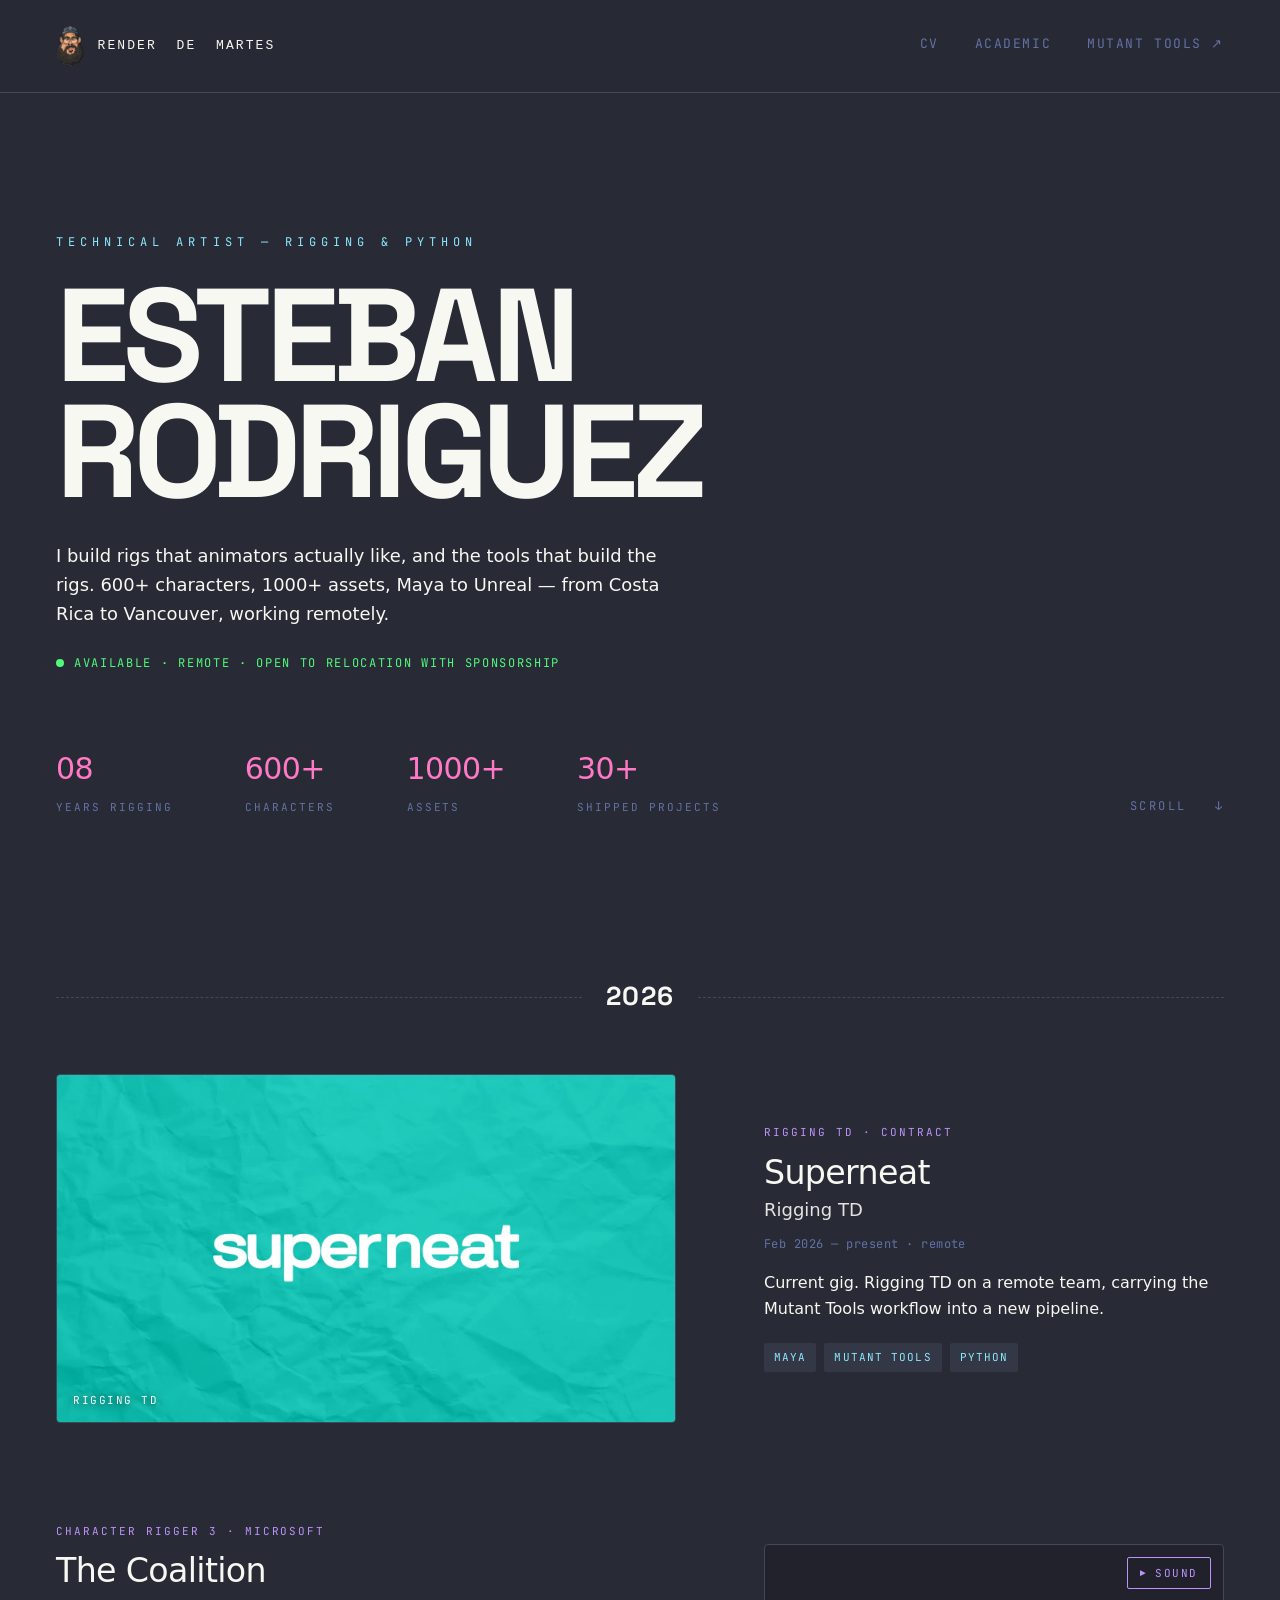
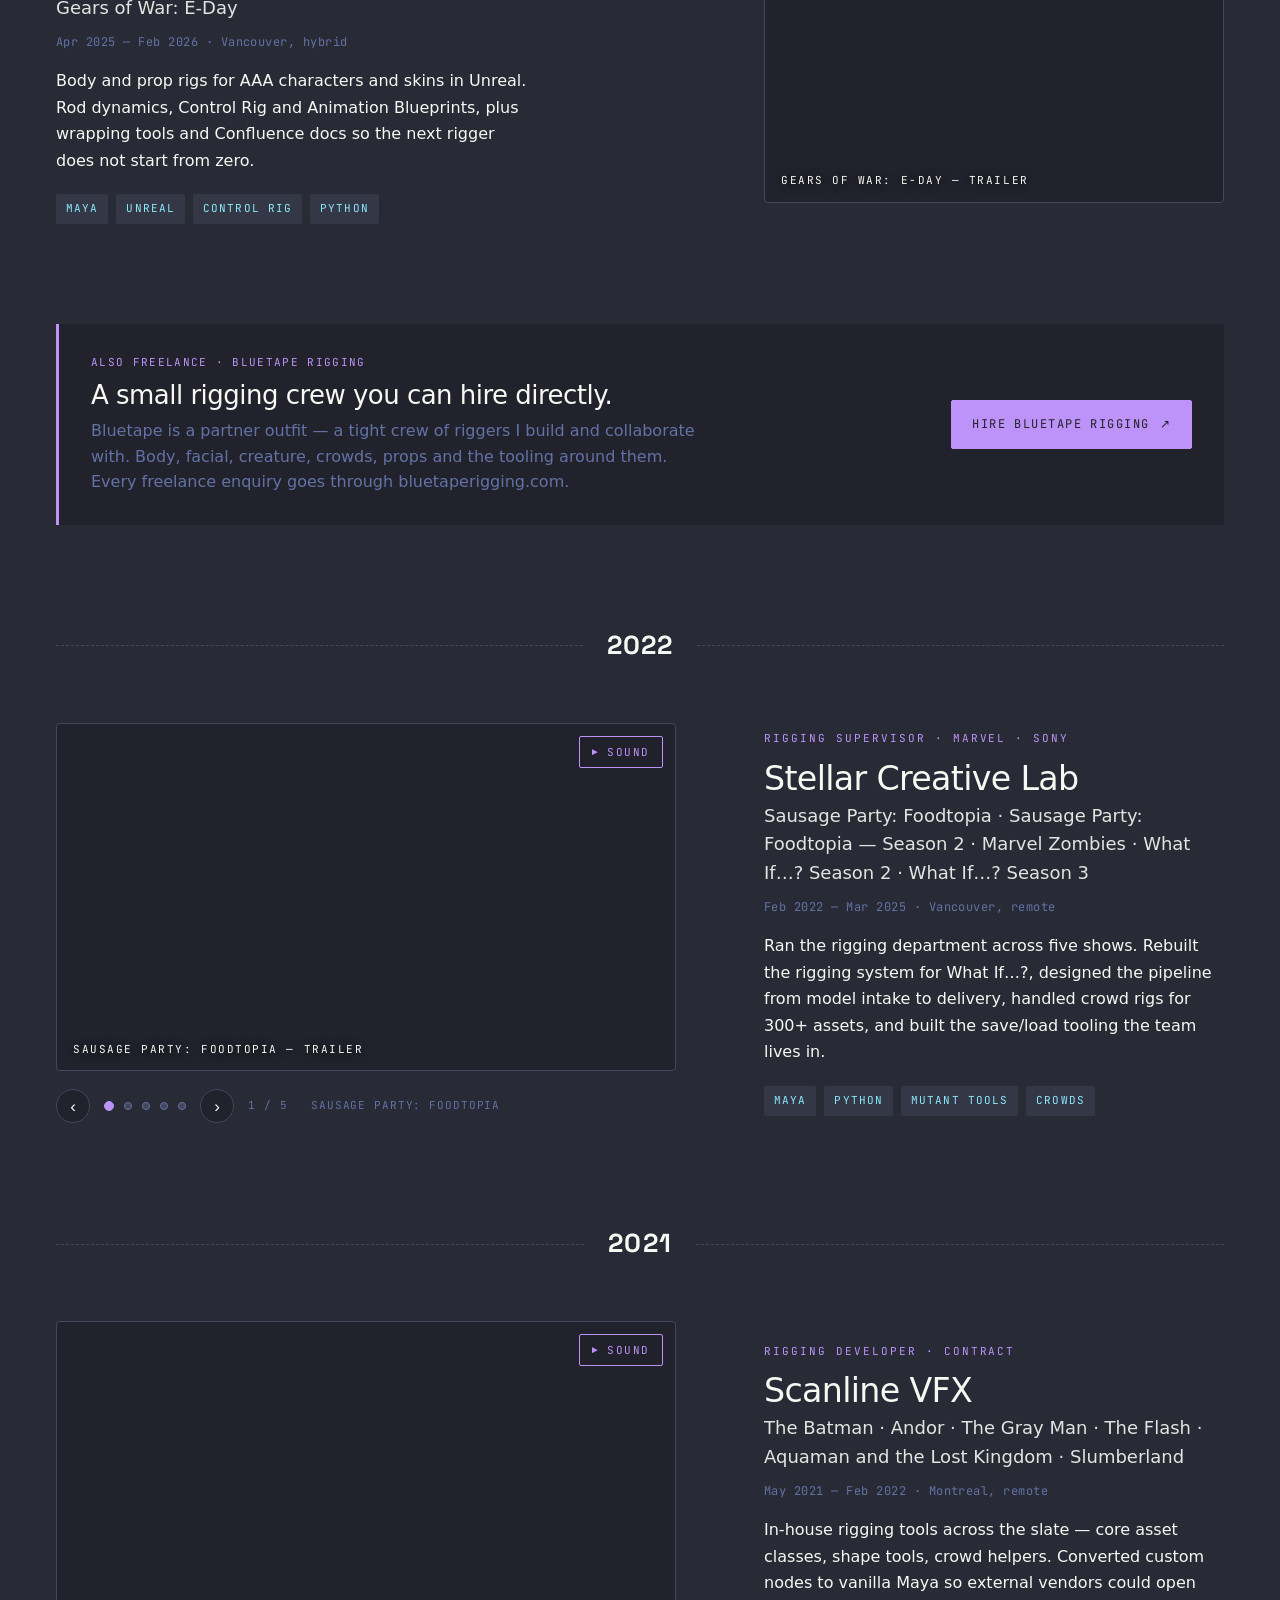
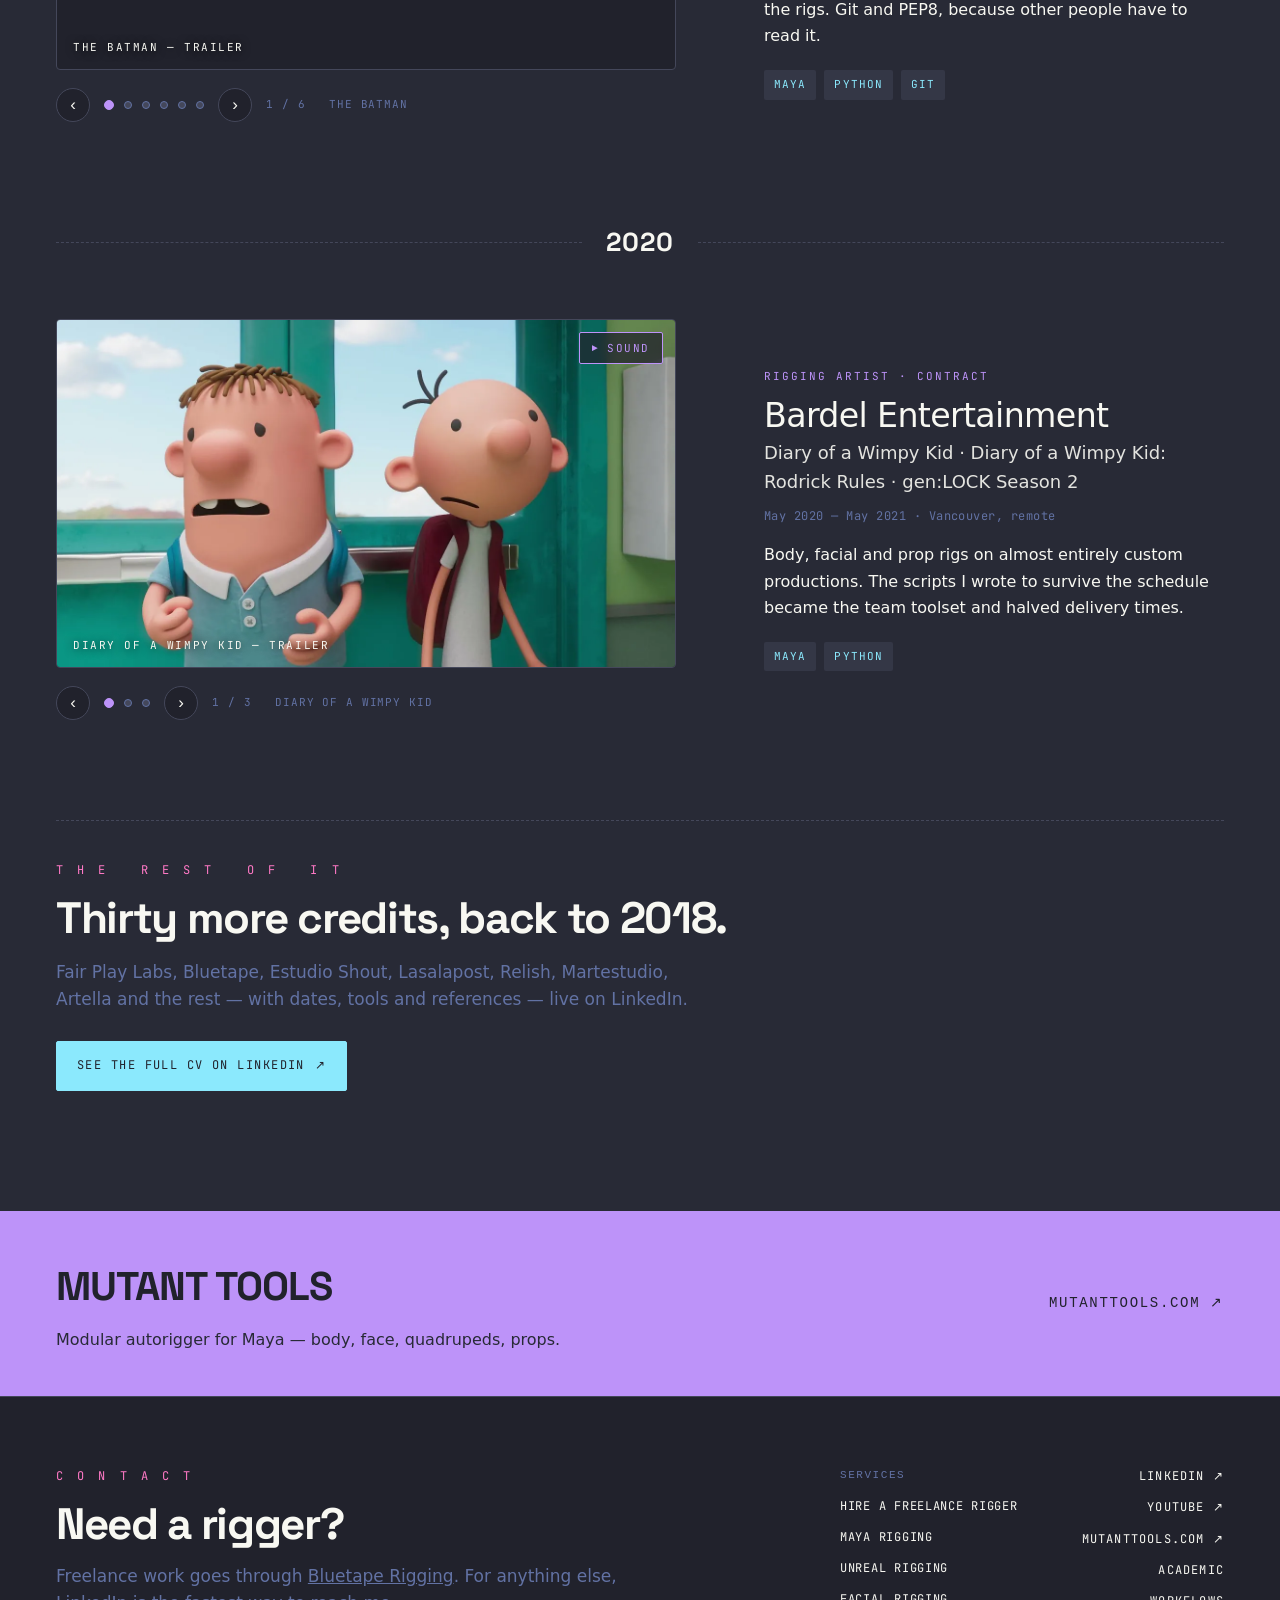
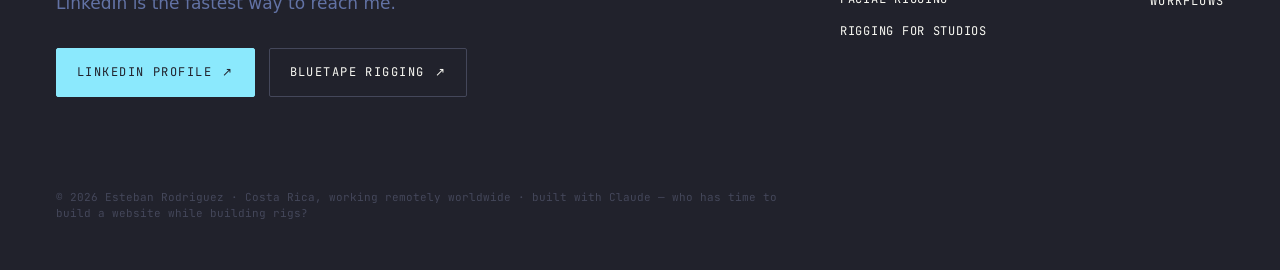
==== commit 4badbbe1: "Add deploy marker to verify cPanel Git deployment reaches public_html" ====
--- a/index.html
+++ b/index.html
@@ -203,5 +203,6 @@
 </footer>
 
 <script src="assets/js/site.js?v=d3654479" defer></script>
+<!-- deploy-check 2026-09-21T13:17 -->
 </body>
 </html>
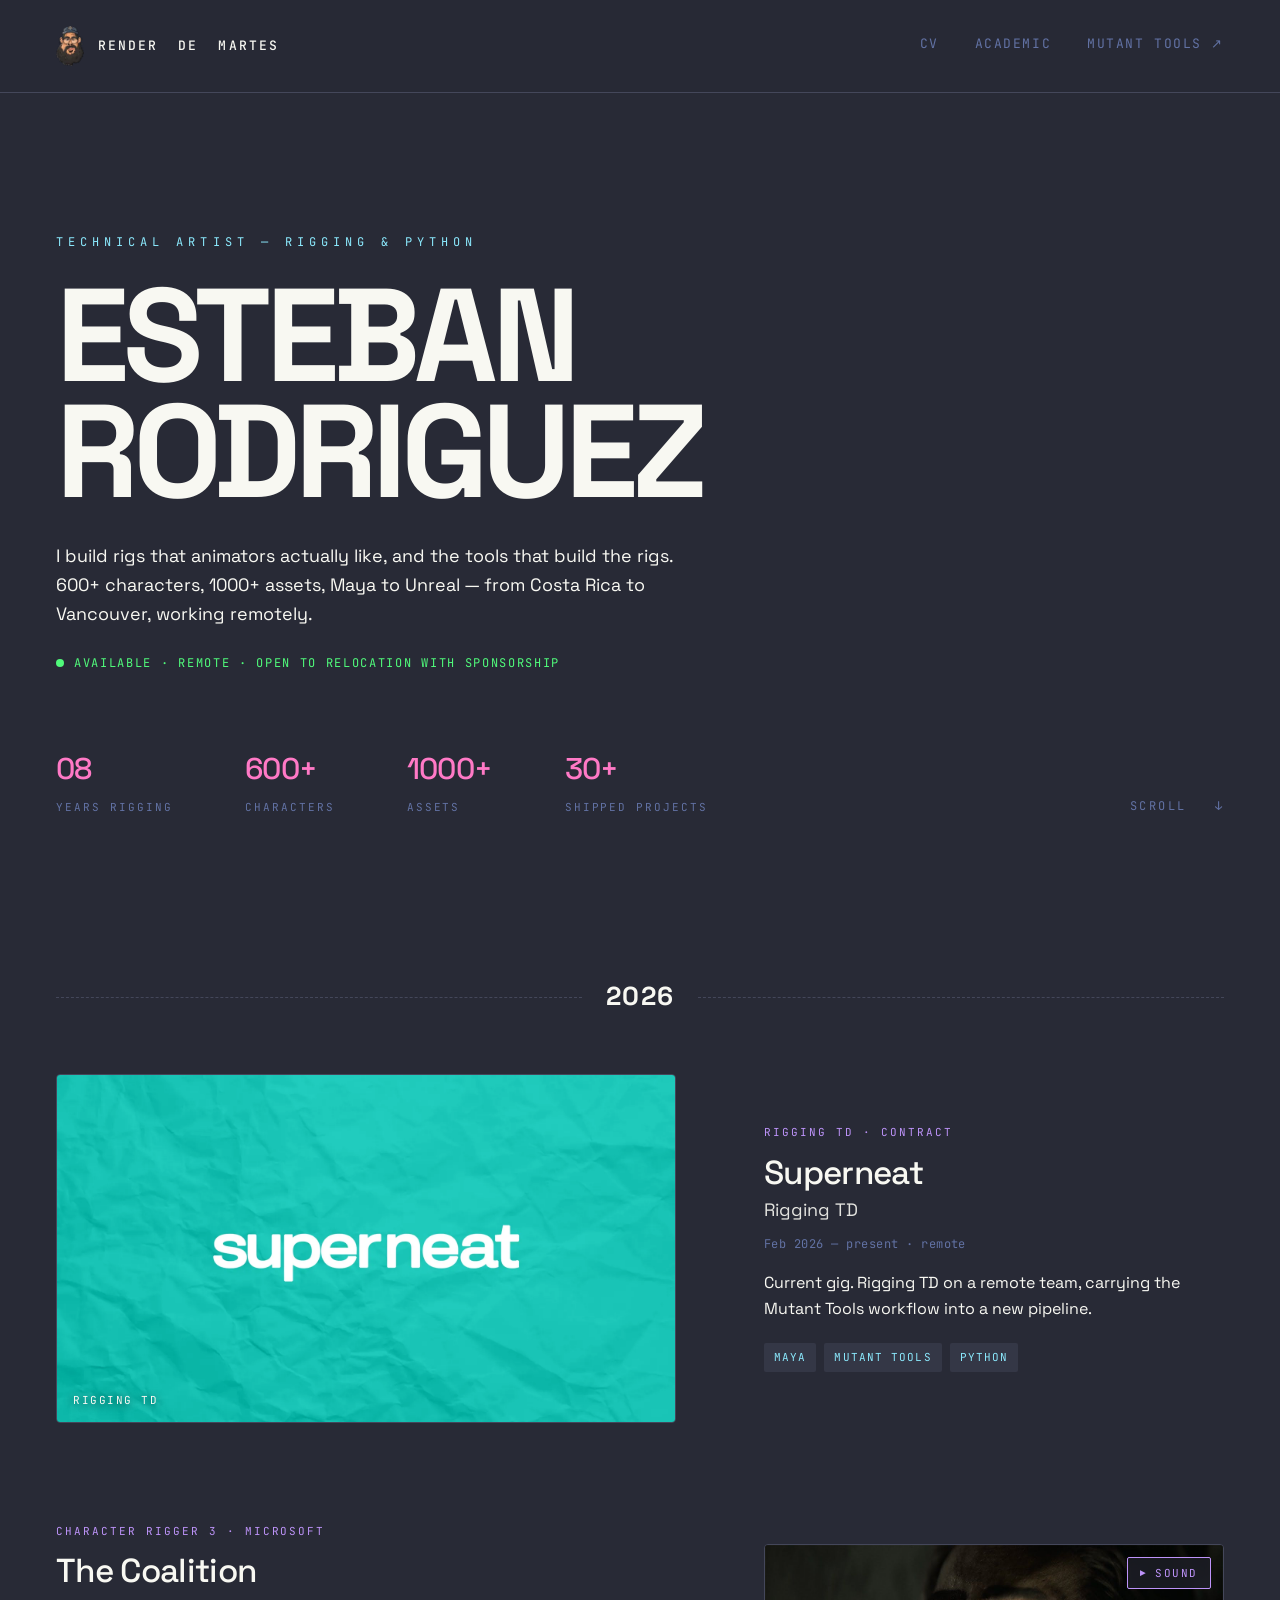
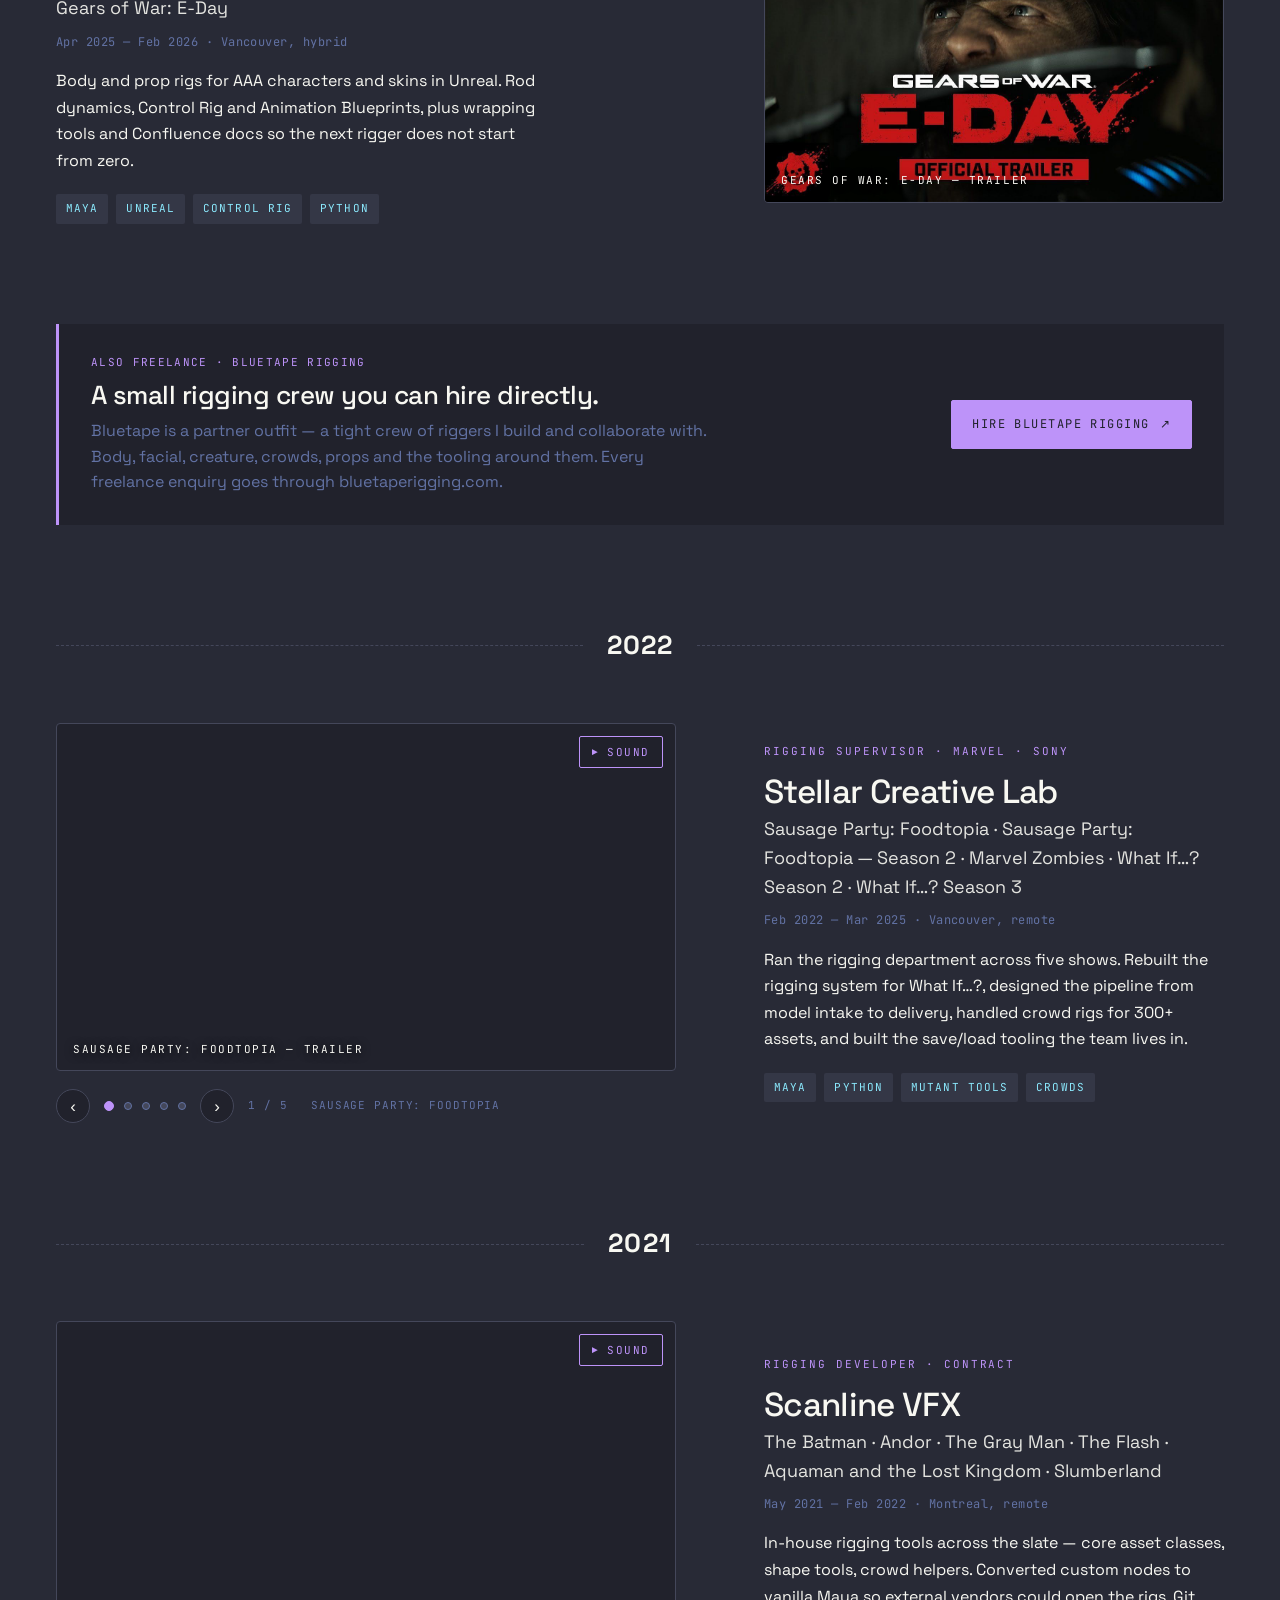
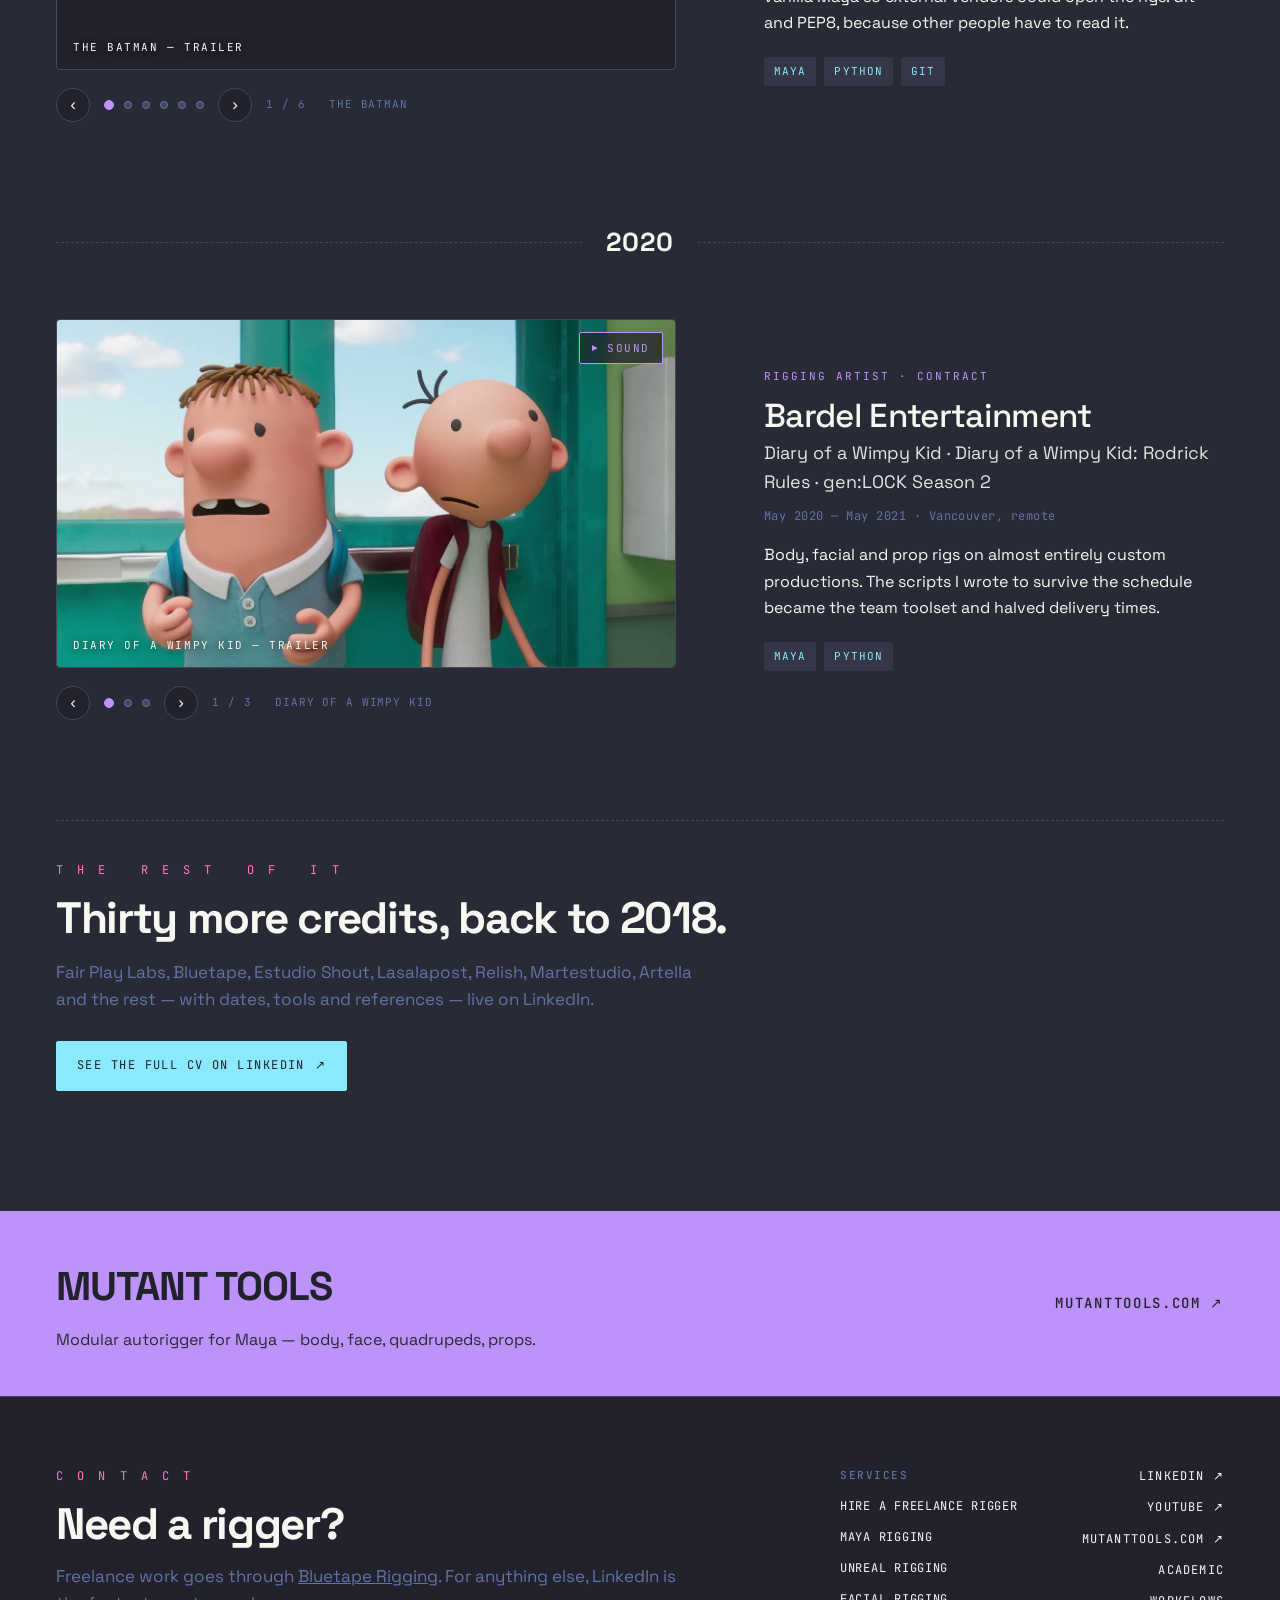
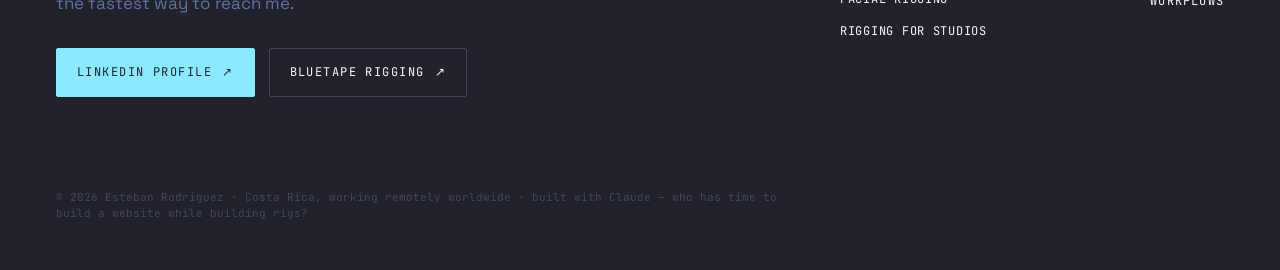
==== commit ae4a1056: "Serve the two variable fonts as weight ranges, ending 8 font 404s per page fonts.css declared per-we" ====
--- a/index.html
+++ b/index.html
@@ -21,7 +21,7 @@
 <link rel="apple-touch-icon" href="assets/img/apple-touch-icon.png">
 <link rel="preload" href="assets/fonts/space-grotesk-700-latin.woff2" as="font" type="font/woff2" crossorigin>
 <link rel="preload" href="assets/fonts/jetbrains-mono-400-latin.woff2" as="font" type="font/woff2" crossorigin>
-<link rel="stylesheet" href="assets/css/fonts.css?v=48f6eeb9">
+<link rel="stylesheet" href="assets/css/fonts.css?v=7f36f3b8">
 <link rel="stylesheet" href="assets/css/site.css?v=6976c4eb">
 <script type="application/ld+json">{"@context": "https://schema.org", "@type": "Person", "name": "Esteban Rodriguez", "url": "https://renderdemartes.com/", "jobTitle": "Technical Artist — Rigging & Python", "description": "Character rigger and rigging tools developer. Maya, Unreal, Unity. Creator of Mutant Tools.", "address": {"@type": "PostalAddress", "addressLocality": "Vancouver", "addressRegion": "BC", "addressCountry": "CA"}, "sameAs": ["https://www.linkedin.com/in/esteban-rodriguez-488a68147/", "https://www.youtube.com/@renderdemartes6049", "https://mutanttools.com/"], "knowsAbout": ["Character rigging", "Autodesk Maya", "Unreal Engine", "Python", "Facial rigging", "Pipeline tools"]}</script>
 </head>
@@ -203,6 +203,5 @@
 </footer>
 
 <script src="assets/js/site.js?v=d3654479" defer></script>
-<!-- deploy-check 2026-09-21T13:17 -->
 </body>
 </html>
--- a/assets/css/fonts.css
+++ b/assets/css/fonts.css
@@ -1 +1 @@
-@font-face{font-family:'JetBrains Mono';font-style:normal;font-weight:400;font-display:swap;src:url('../fonts/jetbrains-mono-400-latin-ext.woff2') format('woff2');unicode-range:U+0100-02BA,U+02BD-02C5,U+02C7-02CC,U+02CE-02D7,U+02DD-02FF,U+0304,U+0308,U+0329,U+1D00-1DBF,U+1E00-1E9F,U+1EF2-1EFF,U+2020,U+20A0-20AB,U+20AD-20C0,U+2113,U+2C60-2C7F,U+A720-A7FF}@font-face{font-family:'JetBrains Mono';font-style:normal;font-weight:400;font-display:swap;src:url('../fonts/jetbrains-mono-400-latin.woff2') format('woff2');unicode-range:U+0000-00FF,U+0131,U+0152-0153,U+02BB-02BC,U+02C6,U+02DA,U+02DC,U+0304,U+0308,U+0329,U+2000-206F,U+20AC,U+2122,U+2191,U+2193,U+2212,U+2215,U+FEFF,U+FFFD}@font-face{font-family:'JetBrains Mono';font-style:normal;font-weight:500;font-display:swap;src:url('../fonts/jetbrains-mono-500-latin-ext.woff2') format('woff2');unicode-range:U+0100-02BA,U+02BD-02C5,U+02C7-02CC,U+02CE-02D7,U+02DD-02FF,U+0304,U+0308,U+0329,U+1D00-1DBF,U+1E00-1E9F,U+1EF2-1EFF,U+2020,U+20A0-20AB,U+20AD-20C0,U+2113,U+2C60-2C7F,U+A720-A7FF}@font-face{font-family:'JetBrains Mono';font-style:normal;font-weight:500;font-display:swap;src:url('../fonts/jetbrains-mono-500-latin.woff2') format('woff2');unicode-range:U+0000-00FF,U+0131,U+0152-0153,U+02BB-02BC,U+02C6,U+02DA,U+02DC,U+0304,U+0308,U+0329,U+2000-206F,U+20AC,U+2122,U+2191,U+2193,U+2212,U+2215,U+FEFF,U+FFFD}@font-face{font-family:'Space Grotesk';font-style:normal;font-weight:400;font-display:swap;src:url('../fonts/space-grotesk-400-latin-ext.woff2') format('woff2');unicode-range:U+0100-02BA,U+02BD-02C5,U+02C7-02CC,U+02CE-02D7,U+02DD-02FF,U+0304,U+0308,U+0329,U+1D00-1DBF,U+1E00-1E9F,U+1EF2-1EFF,U+2020,U+20A0-20AB,U+20AD-20C0,U+2113,U+2C60-2C7F,U+A720-A7FF}@font-face{font-family:'Space Grotesk';font-style:normal;font-weight:400;font-display:swap;src:url('../fonts/space-grotesk-400-latin.woff2') format('woff2');unicode-range:U+0000-00FF,U+0131,U+0152-0153,U+02BB-02BC,U+02C6,U+02DA,U+02DC,U+0304,U+0308,U+0329,U+2000-206F,U+20AC,U+2122,U+2191,U+2193,U+2212,U+2215,U+FEFF,U+FFFD}@font-face{font-family:'Space Grotesk';font-style:normal;font-weight:500;font-display:swap;src:url('../fonts/space-grotesk-500-latin-ext.woff2') format('woff2');unicode-range:U+0100-02BA,U+02BD-02C5,U+02C7-02CC,U+02CE-02D7,U+02DD-02FF,U+0304,U+0308,U+0329,U+1D00-1DBF,U+1E00-1E9F,U+1EF2-1EFF,U+2020,U+20A0-20AB,U+20AD-20C0,U+2113,U+2C60-2C7F,U+A720-A7FF}@font-face{font-family:'Space Grotesk';font-style:normal;font-weight:500;font-display:swap;src:url('../fonts/space-grotesk-500-latin.woff2') format('woff2');unicode-range:U+0000-00FF,U+0131,U+0152-0153,U+02BB-02BC,U+02C6,U+02DA,U+02DC,U+0304,U+0308,U+0329,U+2000-206F,U+20AC,U+2122,U+2191,U+2193,U+2212,U+2215,U+FEFF,U+FFFD}@font-face{font-family:'Space Grotesk';font-style:normal;font-weight:700;font-display:swap;src:url('../fonts/space-grotesk-700-latin-ext.woff2') format('woff2');unicode-range:U+0100-02BA,U+02BD-02C5,U+02C7-02CC,U+02CE-02D7,U+02DD-02FF,U+0304,U+0308,U+0329,U+1D00-1DBF,U+1E00-1E9F,U+1EF2-1EFF,U+2020,U+20A0-20AB,U+20AD-20C0,U+2113,U+2C60-2C7F,U+A720-A7FF}@font-face{font-family:'Space Grotesk';font-style:normal;font-weight:700;font-display:swap;src:url('../fonts/space-grotesk-700-latin.woff2') format('woff2');unicode-range:U+0000-00FF,U+0131,U+0152-0153,U+02BB-02BC,U+02C6,U+02DA,U+02DC,U+0304,U+0308,U+0329,U+2000-206F,U+20AC,U+2122,U+2191,U+2193,U+2212,U+2215,U+FEFF,U+FFFD}+@font-face{font-family:'JetBrains Mono';font-style:normal;font-weight:100 800;font-display:swap;src:url('../fonts/jetbrains-mono-400-latin.woff2') format('woff2')}@font-face{font-family:'Space Grotesk';font-style:normal;font-weight:300 700;font-display:swap;src:url('../fonts/space-grotesk-700-latin.woff2') format('woff2')}
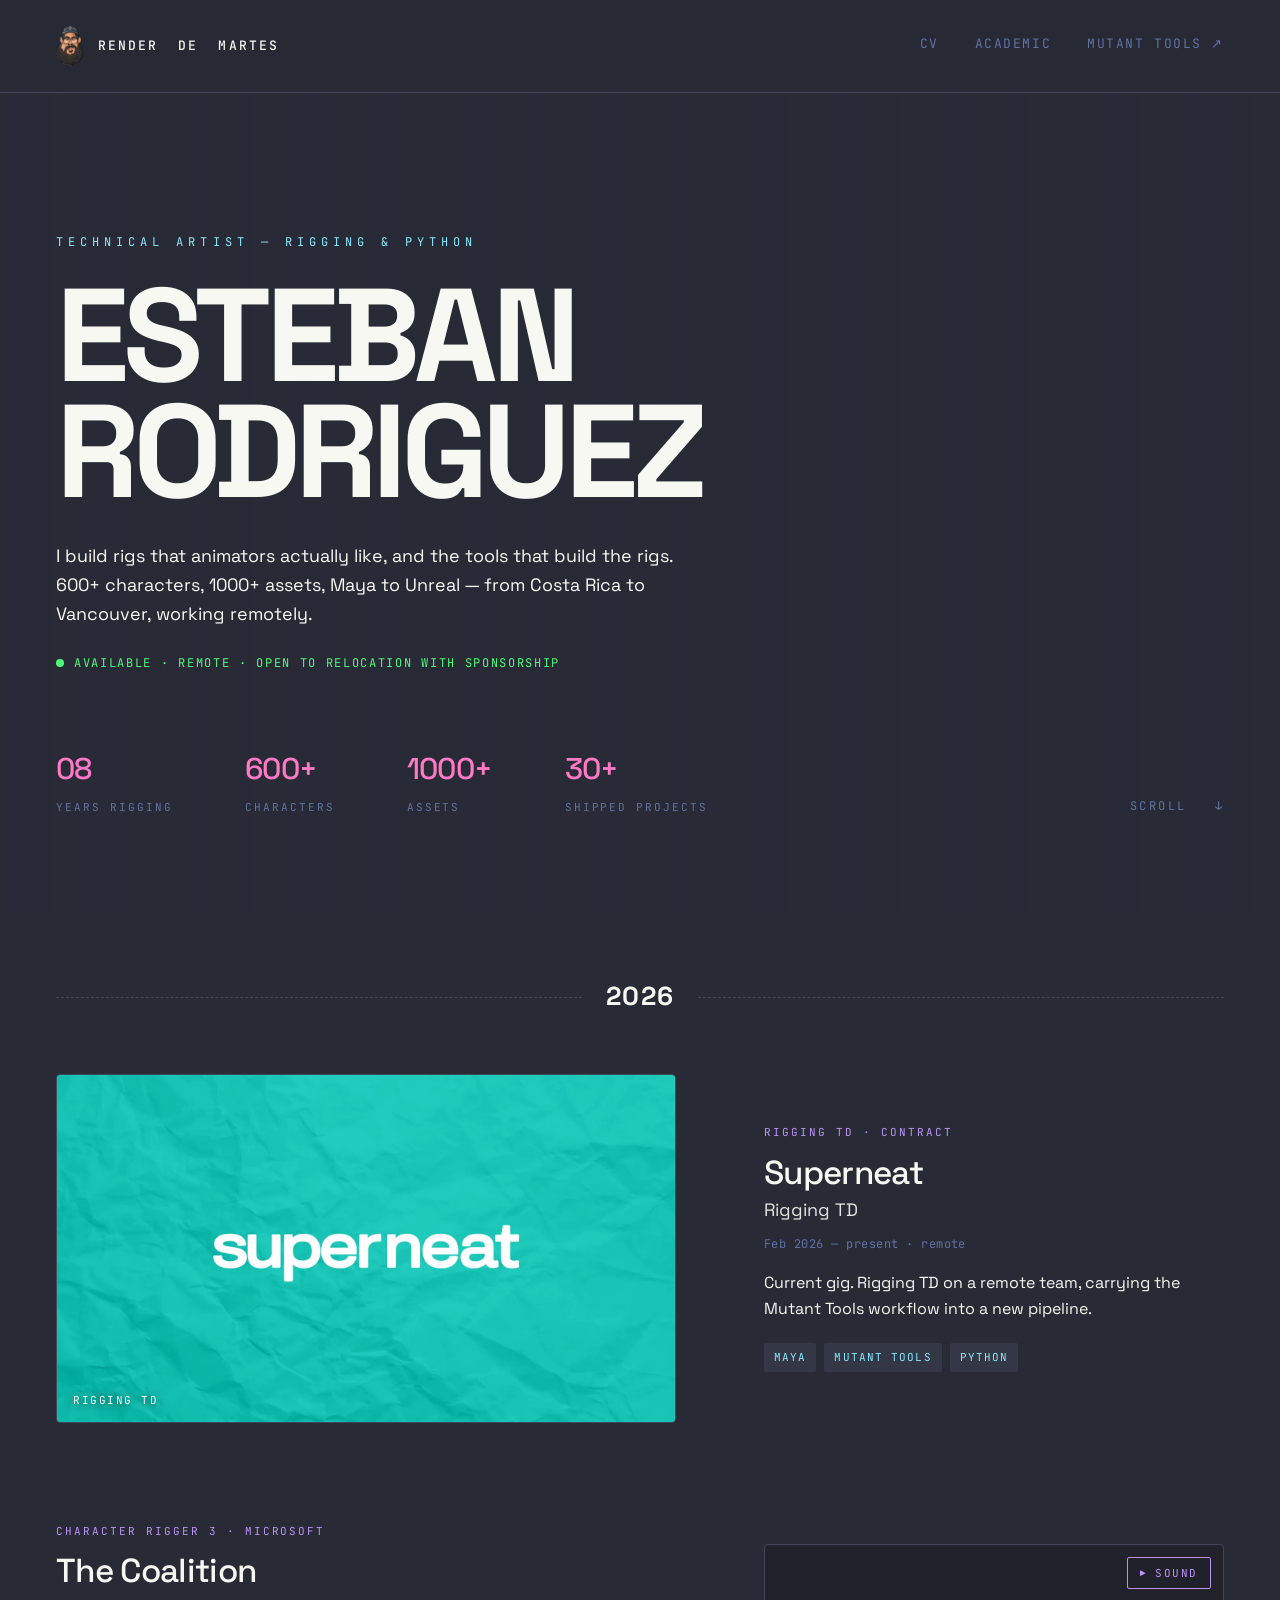
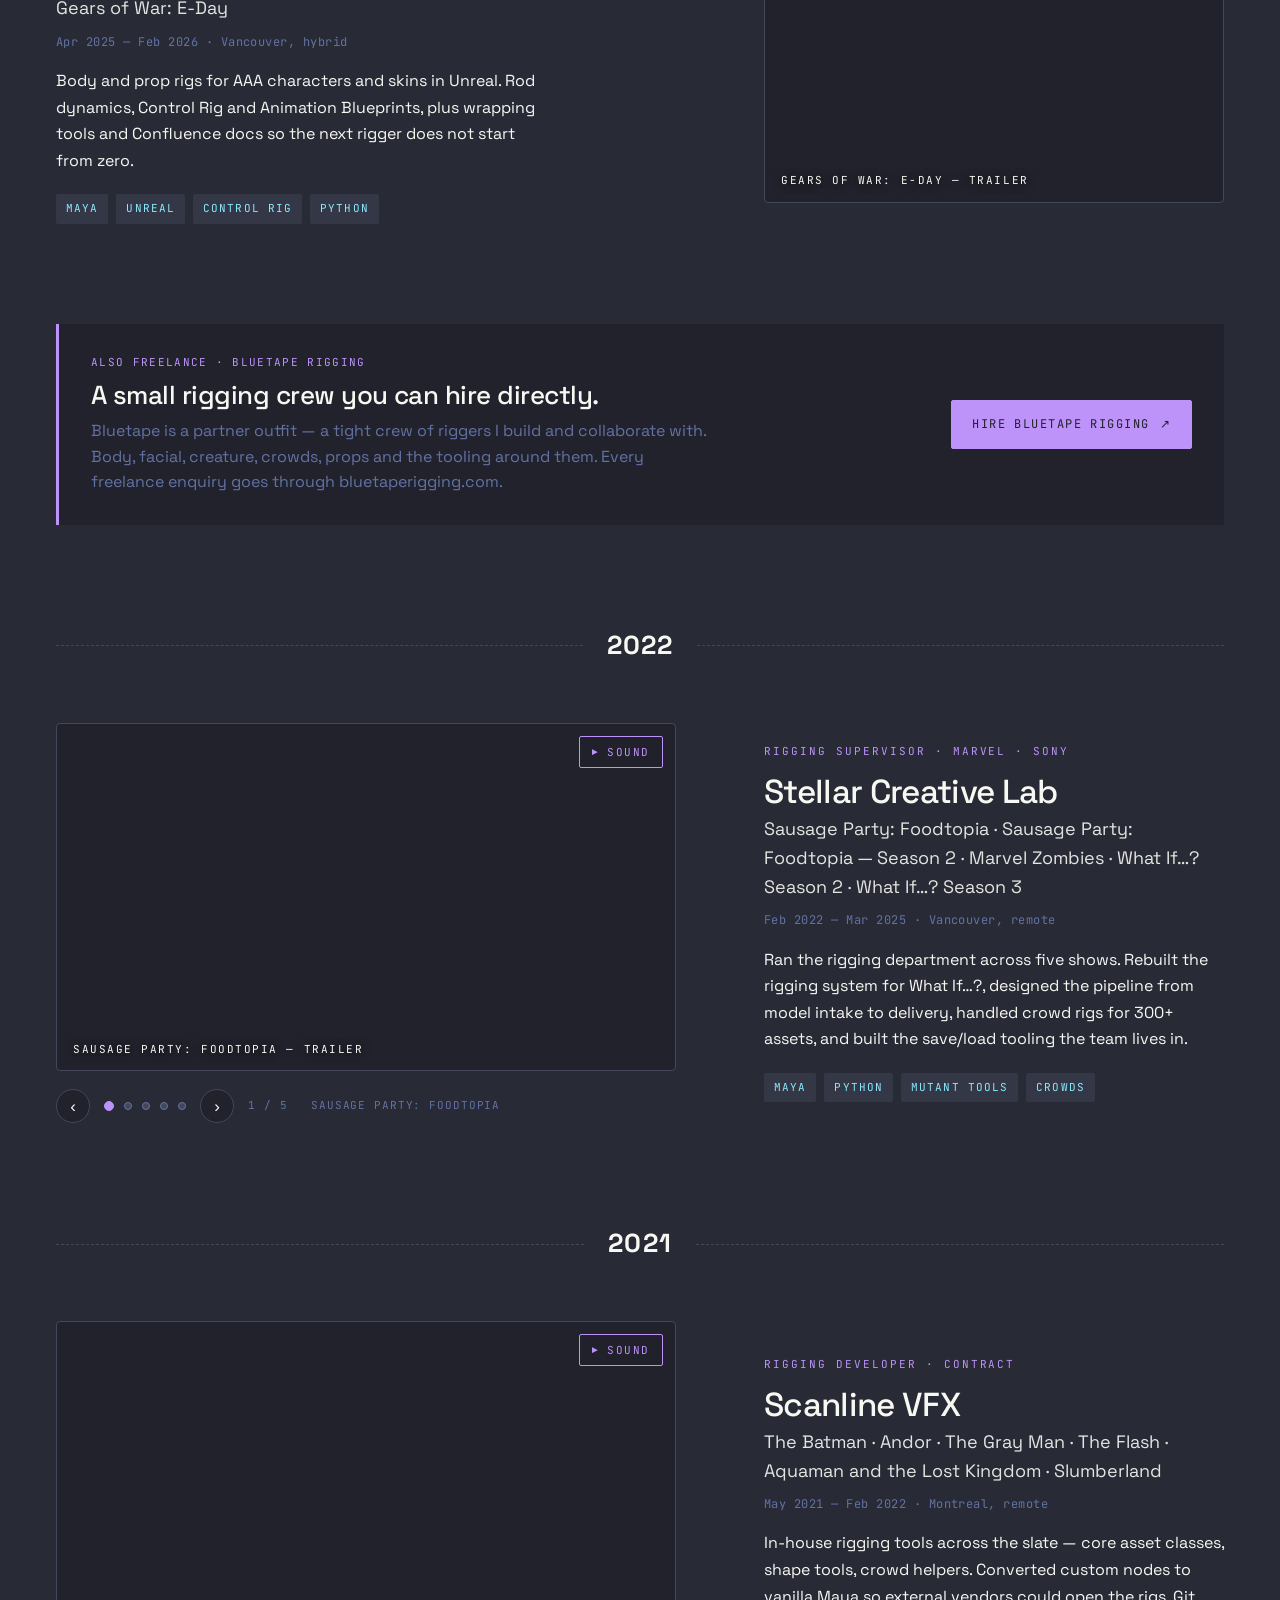
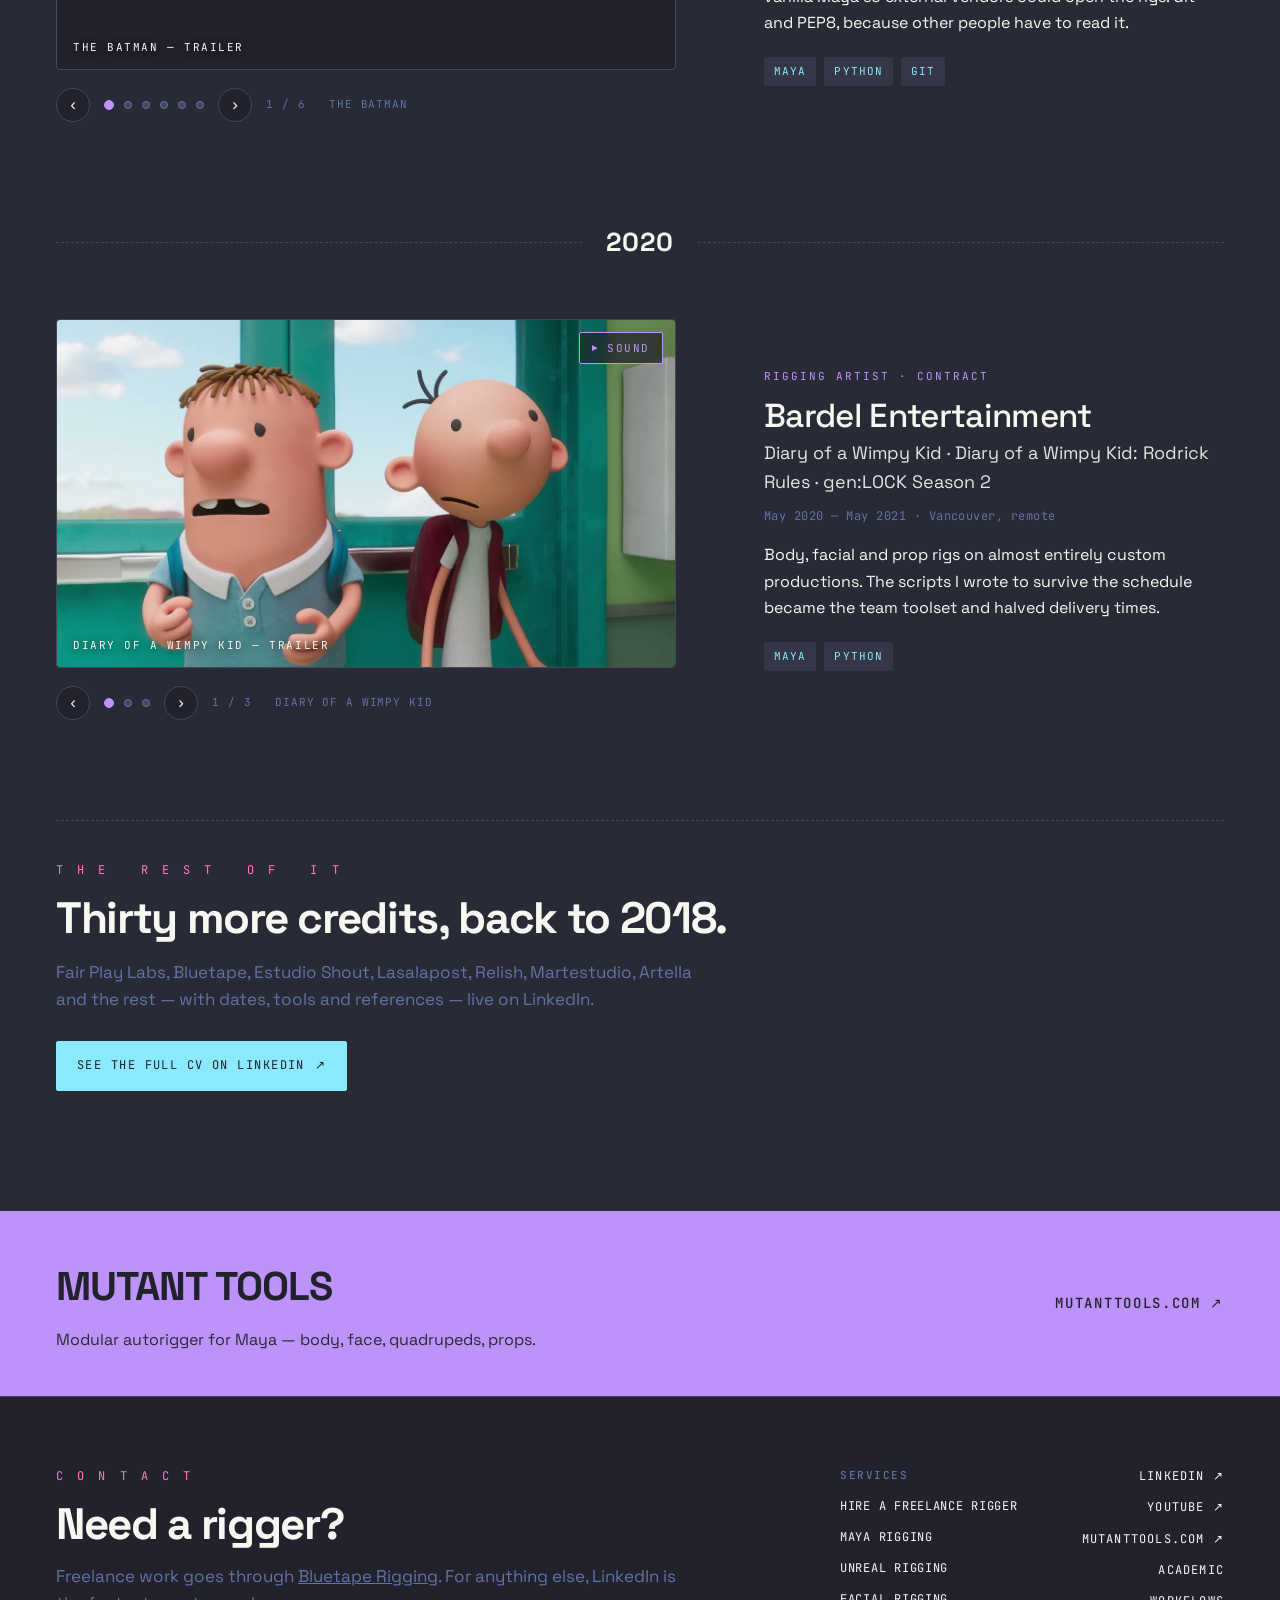
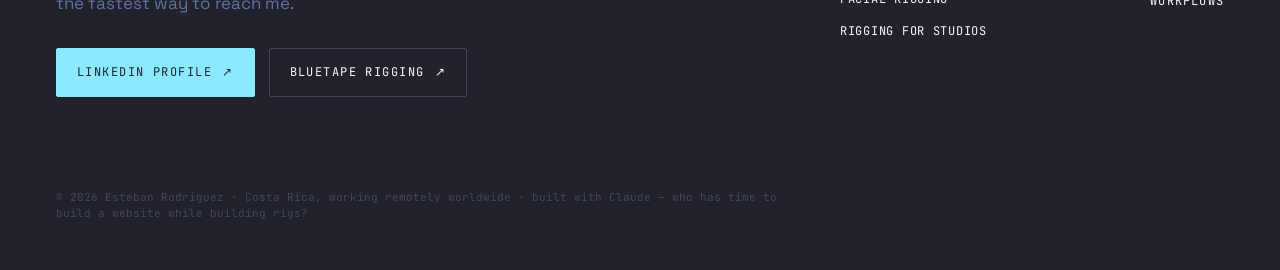
==== commit 0f3ab2a9: "Play the rigging reel muted behind the home hero Darkened, desaturated YouTube background that loads" ====
--- a/index.html
+++ b/index.html
@@ -22,7 +22,7 @@
 <link rel="preload" href="assets/fonts/space-grotesk-700-latin.woff2" as="font" type="font/woff2" crossorigin>
 <link rel="preload" href="assets/fonts/jetbrains-mono-400-latin.woff2" as="font" type="font/woff2" crossorigin>
 <link rel="stylesheet" href="assets/css/fonts.css?v=7f36f3b8">
-<link rel="stylesheet" href="assets/css/site.css?v=6976c4eb">
+<link rel="stylesheet" href="assets/css/site.css?v=1fb3f638">
 <script type="application/ld+json">{"@context": "https://schema.org", "@type": "Person", "name": "Esteban Rodriguez", "url": "https://renderdemartes.com/", "jobTitle": "Technical Artist — Rigging & Python", "description": "Character rigger and rigging tools developer. Maya, Unreal, Unity. Creator of Mutant Tools.", "address": {"@type": "PostalAddress", "addressLocality": "Vancouver", "addressRegion": "BC", "addressCountry": "CA"}, "sameAs": ["https://www.linkedin.com/in/esteban-rodriguez-488a68147/", "https://www.youtube.com/@renderdemartes6049", "https://mutanttools.com/"], "knowsAbout": ["Character rigging", "Autodesk Maya", "Unreal Engine", "Python", "Facial rigging", "Pipeline tools"]}</script>
 </head>
 <body>
@@ -42,6 +42,7 @@
 <main id="main">
 
   <section class="hero">
+    <div class="hero__bg" data-yt-bg="AlBL_0YYsQQ" aria-hidden="true"></div>
     <p class="hero__eyebrow">TECHNICAL ARTIST — RIGGING &amp; PYTHON</p>
     <h1 class="hero__h1">ESTEBAN<br>RODRIGUEZ</h1>
     <p class="hero__lead">I build rigs that animators actually like, and the tools that build the rigs. 600+ characters, 1000+ assets, Maya to Unreal — from Costa Rica to Vancouver, working remotely.</p>
@@ -202,6 +203,6 @@
   <p class="foot__fine">© 2026 Esteban Rodriguez · Costa Rica, working remotely worldwide · built with Claude — who has time to build a website while building rigs?</p>
 </footer>
 
-<script src="assets/js/site.js?v=d3654479" defer></script>
+<script src="assets/js/site.js?v=4e685639" defer></script>
 </body>
 </html>
--- a/assets/css/site.css
+++ b/assets/css/site.css
@@ -1 +1 @@
-:root{--bg:#282a36;--bg-deep:#21222c;--panel:#343746;--line:#44475a;--text:#f8f8f2;--muted:#6272a4;--purple:#bd93f9;--pink:#ff79c6;--cyan:#8be9fd;--green:#50fa7b;--yellow:#f1fa8c;--orange:#ffb86c;--pad:56px;--maxw:1328px;--mono:"JetBrains Mono",ui-monospace,SFMono-Regular,Menlo,monospace;--sans:"Space Grotesk",system-ui,-apple-system,Segoe UI,Roboto,sans-serif;--ease:cubic-bezier(.2,.7,.2,1)}*,*::before,*::after{box-sizing:border-box}html{scroll-behavior:smooth;color-scheme:dark;overflow-x:clip}body{margin:0;background:var(--bg);color:var(--text);font-family:var(--sans);font-size:16px;line-height:1.6;-webkit-font-smoothing:antialiased;overflow-x:clip}img{max-width:100%;display:block}a{color:inherit}h1,h2,h3{margin:0;font-weight:700;letter-spacing:-.03em;line-height:1.02}p{margin:0}ul,ol{margin:0;padding:0;list-style:none}.only-sm{display:none}.section,#cv,#academic{scroll-margin-top:92px}.skip{position:absolute;left:-9999px;top:0;background:var(--purple);color:var(--bg-deep);padding:12px 18px;font-family:var(--mono);font-size:12px;z-index:100}.skip:focus{left:8px;top:8px}.nav{position:sticky;top:0;z-index:50;display:flex;align-items:center;justify-content:space-between;padding:26px var(--pad);border-bottom:1px solid var(--line);background:rgba(40,42,54,.82);backdrop-filter:blur(14px);-webkit-backdrop-filter:blur(14px)}.nav__mark{display:flex;align-items:center;gap:14px;font-family:var(--mono);font-size:13px;font-weight:500;letter-spacing:.16em;text-decoration:none}.nav__logo{height:40px;width:auto;display:block;transition:transform .35s var(--ease)}.nav__mark:hover .nav__logo{transform:rotate(-6deg) scale(1.06)}.nav__links{display:flex;gap:36px}.nav__links a{font-family:var(--mono);font-size:13px;letter-spacing:.12em;color:var(--muted);text-decoration:none;padding-bottom:3px;border-bottom:1px solid transparent;transition:color .25s var(--ease),border-color .25s var(--ease)}.nav__links a:hover{color:var(--text)}.nav__links a.is-active{color:var(--purple);border-bottom-color:var(--purple)}.hero{padding:140px var(--pad) 96px;position:relative;max-width:var(--maxw);margin-inline:auto}.hero__eyebrow{font-family:var(--mono);font-size:12px;letter-spacing:.42em;color:var(--cyan);margin-bottom:26px}.hero__h1{font-size:clamp(52px,11.2vw,132px);letter-spacing:-.045em;line-height:.88}.hero__lead{max-width:620px;margin-top:30px;font-size:clamp(16px,1.4vw,19px);line-height:1.62}.hero__status{margin-top:26px;font-family:var(--mono);font-size:12px;letter-spacing:.14em;color:var(--green);display:flex;align-items:center;gap:10px}.dot-live{width:8px;height:8px;border-radius:50%;background:var(--green);flex:none;box-shadow:0 0 0 0 rgba(80,250,123,.55);animation:pulse 2.6s infinite}@keyframes pulse{70%{box-shadow:0 0 0 12px rgba(80,250,123,0)}100%{box-shadow:0 0 0 0 rgba(80,250,123,0)}}.stats{display:flex;flex-wrap:wrap;gap:0 72px;margin-top:72px}.stats b{display:block;font-family:var(--sans);font-weight:500;font-size:30px;color:var(--pink);letter-spacing:-.02em}.stats span{display:block;margin-top:6px;font-family:var(--mono);font-size:11px;letter-spacing:.18em;color:var(--muted)}.hero__scroll{position:absolute;right:var(--pad);bottom:96px;font-family:var(--mono);font-size:12px;letter-spacing:.2em;color:var(--muted)}.section{padding:96px var(--pad) 120px;max-width:var(--maxw);margin-inline:auto}.section--alt{max-width:none;background:var(--bg-deep);padding-inline:0}.section--alt>*{max-width:var(--maxw);margin-inline:auto;padding-inline:var(--pad)}.section__head{margin-bottom:76px}#cv{padding-top:64px}.section__kicker{font-family:var(--mono);font-size:12px;letter-spacing:.3em;color:var(--pink)}.section--alt .section__kicker{color:var(--cyan)}.section__title{margin-top:16px;font-size:clamp(32px,4.4vw,56px)}.section__lead{margin-top:18px;max-width:640px;color:var(--muted);font-size:17px}.yearline{display:flex;align-items:center;gap:24px;margin:96px 0 56px}.yearline:first-of-type{margin-top:0}.yearline__dash{flex:1;height:1px;border-top:1px dashed var(--line);transform-origin:left}.yearline__num{font-size:26px;font-weight:700;letter-spacing:.04em}.row{display:grid;grid-template-columns:620px 1fr;gap:88px;align-items:center;margin-bottom:100px}.row--flip .gallery{order:2}.media{position:relative;margin:0;border:1px solid var(--line);border-radius:4px;overflow:hidden;background:var(--bg-deep);aspect-ratio:16/9;width:100%}.media__poster{width:100%;height:100%;object-fit:cover;transition:opacity .7s var(--ease),transform .9s var(--ease)}.media.is-playing .media__poster{opacity:0}.media__frame{position:absolute;inset:0;width:100%;height:100%;border:0;pointer-events:none}.media.has-sound .media__frame{pointer-events:auto}.media__sound{position:absolute;right:12px;top:12px;z-index:2;display:flex;align-items:center;gap:8px;cursor:pointer;background:rgba(33,34,44,.74);border:1px solid var(--purple);color:var(--purple);border-radius:2px;font-family:var(--mono);font-size:11px;letter-spacing:.14em;padding:8px 12px;backdrop-filter:blur(6px);-webkit-backdrop-filter:blur(6px);transition:background .25s var(--ease),color .25s var(--ease),opacity .3s var(--ease)}.media__sound:hover{background:var(--purple);color:var(--bg-deep)}.media__sound-ico{font-size:10px;line-height:1}.media.has-sound .media__sound{display:none}.media__cap{position:absolute;left:16px;bottom:12px;z-index:2;font-family:var(--mono);font-size:11px;letter-spacing:.14em;color:var(--text);text-transform:uppercase;text-shadow:0 1px 10px rgba(0,0,0,.9);pointer-events:none}.credit__role{font-family:var(--mono);font-size:11px;letter-spacing:.18em;color:var(--purple)}.credit__studio{margin-top:14px;font-size:clamp(26px,2.6vw,34px);font-weight:500;letter-spacing:-.02em}.credit__project{margin-top:6px;font-size:18px;color:var(--text);opacity:.9}.credit__meta{margin-top:10px;font-family:var(--mono);font-size:12px;letter-spacing:.04em;color:var(--muted)}.credit__body{margin-top:16px;max-width:480px;line-height:1.66}.chips{display:flex;flex-wrap:wrap;gap:8px;margin-top:20px}.chips li{background:var(--panel);color:var(--cyan);font-family:var(--mono);font-size:11px;letter-spacing:.1em;padding:6px 10px;border-radius:2px}.credit__source{margin-top:16px;font-family:var(--mono);font-size:10px;letter-spacing:.08em;color:var(--muted)}.cta-row{display:flex;align-items:center;gap:16px;flex-wrap:wrap;margin-top:18px}.btn{display:inline-flex;align-items:center;gap:10px;text-decoration:none;cursor:pointer;background:var(--purple);color:var(--bg-deep);border:1px solid var(--purple);border-radius:2px;font-family:var(--mono);font-size:12px;letter-spacing:.12em;padding:14px 20px;transition:background .25s var(--ease),border-color .25s var(--ease),color .25s var(--ease),transform .25s var(--ease)}.btn:hover{background:var(--pink);border-color:var(--pink);transform:translateY(-2px)}.btn--cyan{background:var(--cyan);border-color:var(--cyan)}.btn--cyan:hover{background:var(--purple);border-color:var(--purple)}.btn--ghost{background:transparent;color:var(--text);border-color:var(--line)}.btn--ghost:hover{background:var(--panel);border-color:var(--muted);color:var(--text)}.btn:focus-visible{outline:2px solid var(--cyan);outline-offset:3px}.cta-row__mail{font-family:var(--mono);font-size:12px;color:var(--cyan);text-decoration:none;border-bottom:1px solid transparent}.cta-row__mail:hover{border-bottom-color:var(--cyan)}.gallery{display:block}.gallery .media{display:none}.gallery .media.is-active{display:block}.gallery__bar{display:flex;align-items:center;gap:14px;margin-top:18px;flex-wrap:wrap}.gallery__arrow{width:34px;height:34px;flex:none;display:grid;place-items:center;cursor:pointer;background:var(--bg-deep);color:var(--text);border:1px solid var(--line);border-radius:50%;font-size:17px;line-height:1;padding:0;transition:border-color .2s var(--ease),background .2s var(--ease),color .2s var(--ease),transform .2s var(--ease)}.gallery__arrow:hover{border-color:var(--purple);color:var(--purple);transform:translateY(-1px)}.gallery__arrow:active{transform:translateY(0) scale(.94)}.gallery__arrow:focus-visible{outline:2px solid var(--cyan);outline-offset:3px}.dots{display:flex;align-items:center;gap:10px}.dot{width:8px;height:8px;padding:0;border-radius:50%;cursor:pointer;background:var(--line);border:1px solid var(--muted);transition:background .25s var(--ease),border-color .25s var(--ease),width .25s var(--ease),height .25s var(--ease)}.dot:hover{background:var(--muted)}.dot[aria-selected="true"]{width:10px;height:10px;background:var(--purple);border-color:var(--purple)}.dot:focus-visible{outline:2px solid var(--cyan);outline-offset:3px}.dot{position:relative}.dot::after{content:"";position:absolute;inset:-18px;border-radius:50%}.gallery .media.is-active{animation:slideIn .34s var(--ease)}@keyframes slideIn{from{opacity:.35;transform:translateX(10px)}to{opacity:1;transform:none}}@media (pointer:coarse){.gallery__label::after{content:" · SWIPE";color:var(--purple)}.dots{gap:16px}.gallery__arrow{width:42px;height:42px;font-size:20px}}.gallery__label{font-family:var(--mono);font-size:11px;letter-spacing:.08em;color:var(--muted)}.timeline{position:relative;margin-top:8px}.timeline::before{content:"";position:absolute;left:186px;top:8px;bottom:8px;width:1px;background:var(--line)}.study{display:grid;grid-template-columns:140px 36px 1fr;gap:36px;padding:30px 0;border-bottom:1px solid var(--line)}.study__year{font-family:var(--mono);font-size:13px;letter-spacing:.06em;color:var(--muted);padding-top:6px}.study__node{position:relative;width:20px;height:20px;margin-top:8px}.study__node::after{content:"";position:absolute;left:5px;top:5px;width:10px;height:10px;border-radius:50%;background:var(--bg-deep);border:1px solid var(--muted)}.study--live .study__year{color:var(--purple)}.study--live .study__node::after{background:var(--purple);border-color:var(--purple)}.study--live .study__node::before{content:"";position:absolute;inset:-1px 0 0 -1px;width:22px;height:22px;border-radius:50%;border:1px solid var(--purple);opacity:.55}.study__title{font-size:clamp(20px,2vw,26px);font-weight:500;letter-spacing:-.02em;display:flex;align-items:center;gap:14px;flex-wrap:wrap}.tag{font-family:var(--mono);font-size:10px;letter-spacing:.18em;background:var(--purple);color:var(--bg-deep);padding:5px 9px;border-radius:2px}.study__school{margin-top:10px;font-family:var(--mono);font-size:12px;letter-spacing:.04em;color:var(--cyan)}.study__note{margin-top:10px;color:var(--muted);max-width:720px}.study[data-accent="pink"] .study__school{color:var(--pink)}.study[data-accent="yellow"] .study__school{color:var(--yellow)}.study[data-accent="green"] .study__school{color:var(--green)}.study[data-accent="orange"] .study__school{color:var(--orange)}.study[data-accent="muted"] .study__school{color:var(--muted)}.tuts{padding-top:84px;padding-bottom:110px}.tuts__grid{margin-top:26px;border-top:1px solid var(--line)}.tut{display:grid;grid-template-columns:320px 1fr 40px;gap:24px;align-items:center;padding:24px 0;border-bottom:1px solid var(--line);text-decoration:none;transition:padding-left .35s var(--ease),color .35s var(--ease)}.tut:hover{padding-left:16px}.tut__title{font-size:20px;font-weight:500;letter-spacing:-.01em}.tut__note{color:var(--muted);font-size:15px}.tut__go{font-family:var(--mono);color:var(--muted);text-align:right;transition:color .3s var(--ease),transform .3s var(--ease)}.tut:hover .tut__go{color:var(--purple);transform:translateX(6px)}.tut:hover .tut__title{color:var(--purple)}.outbound{display:flex;align-items:center;justify-content:space-between;gap:32px;flex-wrap:wrap;background:var(--purple);color:var(--bg-deep);text-decoration:none;padding:44px var(--pad);transition:background .3s var(--ease)}.outbound:hover{background:var(--pink)}.outbound__title{display:block;font-size:clamp(28px,3.6vw,40px);font-weight:700;letter-spacing:-.03em}.outbound__note{display:block;margin-top:8px;font-size:16px;color:#282a36}.outbound__go{font-family:var(--mono);font-size:14px;font-weight:500;letter-spacing:.12em;white-space:nowrap}.foot{background:var(--bg-deep);padding:70px var(--pad) 48px;display:grid;grid-template-columns:1fr auto auto;gap:40px 64px;border-top:1px solid var(--line)}.foot__mark{font-family:var(--mono);font-size:13px;font-weight:500;letter-spacing:.16em}.foot__mail{display:inline-block;margin-top:14px;font-family:var(--mono);font-size:15px;color:var(--cyan);text-decoration:none;border-bottom:1px solid transparent}.foot__mail:hover{border-bottom-color:var(--cyan)}.foot__where{margin-top:12px;font-family:var(--mono);font-size:12px;color:var(--muted)}.foot__links{display:flex;flex-direction:column;gap:12px;align-items:flex-end}.foot__services{display:flex;flex-direction:column;gap:12px}.foot__services a{font-family:var(--mono);font-size:12px;letter-spacing:.06em;text-decoration:none;color:var(--text)}.foot__services a:hover{color:var(--purple)}.foot__colhead{font-family:var(--mono);font-size:11px;font-weight:500;letter-spacing:.14em;color:var(--muted)}.foot__links a{font-family:var(--mono);font-size:12px;letter-spacing:.1em;text-decoration:none;color:var(--text)}.foot__links a:hover{color:var(--purple)}.foot__fine{grid-column:1/-1;margin-top:52px;max-width:760px;line-height:1.5;font-family:var(--mono);font-size:11px;color:var(--line)}.band{display:flex;align-items:center;justify-content:space-between;gap:40px;flex-wrap:wrap;background:var(--bg-deep);border-left:3px solid var(--purple);padding:30px 32px;margin:0 0 100px}.band__kicker{font-family:var(--mono);font-size:11px;letter-spacing:.12em;color:var(--purple)}.band__title{margin-top:10px;font-size:clamp(20px,2.4vw,26px);font-weight:500;letter-spacing:-.02em}.band__note{margin-top:10px;max-width:620px;color:var(--muted);font-size:16px}.close{padding-top:40px;border-top:1px dashed var(--line)}.close__title{margin-top:16px;font-size:clamp(28px,3.6vw,44px);letter-spacing:-.03em}.close__lead{margin:18px 0 28px;max-width:660px;color:var(--muted);font-size:17px;line-height:1.6}.section--page{padding-top:72px}.back{margin-top:56px}.foot__title{margin-top:16px;font-size:clamp(28px,3.6vw,44px);letter-spacing:-.03em}.foot__lead{margin-top:16px;max-width:620px;color:var(--muted);font-size:17px}.foot__btns{display:flex;gap:14px;flex-wrap:wrap;margin-top:30px}.seo{max-width:var(--maxw);margin-inline:auto;padding:76px var(--pad) 0}.seo__h1{margin-top:20px;font-size:clamp(40px,6.4vw,76px);letter-spacing:-.045em;line-height:.98}.seo__lede{margin-top:24px;max-width:720px;font-size:clamp(17px,1.5vw,19px);line-height:1.62}.seo__cta{display:flex;gap:14px;flex-wrap:wrap;margin-top:32px}.prose{margin-top:72px;max-width:760px;display:grid;gap:20px}.prose p{color:var(--ink,#f8f8f2);font-size:17px;line-height:1.72}.prose p+p{color:var(--muted)}.cols{display:grid;grid-template-columns:repeat(3,1fr);gap:56px;margin-top:80px}.col__title{font-family:var(--mono);font-size:12px;font-weight:500;letter-spacing:.12em;color:var(--cyan)}.col__note{margin-top:12px;font-size:16px;line-height:1.6}.steps-wrap{margin-top:96px}.steps{margin-top:26px;border-top:1px solid var(--line)}.step{display:grid;grid-template-columns:60px 1fr;gap:32px;padding:26px 0;border-bottom:1px solid var(--line)}.step__n{font-family:var(--mono);font-size:13px;letter-spacing:.06em;color:var(--purple);padding-top:6px}.step__title{font-size:22px;font-weight:500;letter-spacing:-.01em}.step__note{margin-top:8px;color:var(--muted);font-size:16px;line-height:1.6;max-width:900px}.proof{display:grid;grid-template-columns:repeat(4,1fr);gap:24px;margin-top:88px;padding:28px 32px;background:var(--bg-deep)}.proof b{display:block;font-family:var(--mono);font-size:12px;font-weight:500;letter-spacing:.08em}.proof span{display:block;margin-top:8px;font-family:var(--mono);font-size:11px;letter-spacing:.04em;color:var(--muted)}.faq{margin-top:96px}.q{padding:24px 0;border-bottom:1px solid var(--line);max-width:1000px}.q:first-of-type{border-top:1px solid var(--line);margin-top:26px}.q__q{font-size:21px;font-weight:500;letter-spacing:-.01em}.q__a{margin-top:10px;color:var(--muted);font-size:16px;line-height:1.66;max-width:940px}.found{margin:110px calc(var(--pad) * -1) 0;padding:52px var(--pad);background:var(--purple);color:var(--bg-deep)}.found__kicker{font-family:var(--mono);font-size:12px;letter-spacing:.3em;color:var(--bg-deep)}.found__title{margin-top:16px;font-size:clamp(26px,3.4vw,40px);letter-spacing:-.03em;color:var(--bg-deep)}.found__note{margin-top:18px;max-width:820px;font-size:17px;line-height:1.6;color:#282a36}.found__row{display:flex;align-items:center;gap:18px;flex-wrap:wrap;margin-top:28px}.found .btn{background:var(--bg-deep);border-color:var(--bg-deep);color:var(--purple)}.found .btn:hover{background:#0f1015;border-color:#0f1015;color:var(--pink)}.found__aside{font-size:15px;color:#282a36}.related{margin-top:64px;padding-bottom:110px}.related__note{font-family:var(--mono);font-size:11px;letter-spacing:.12em;color:var(--muted)}.related__links{display:flex;flex-wrap:wrap;gap:12px 28px;margin-top:16px}.related__links a{font-family:var(--mono);font-size:11px;letter-spacing:.08em;color:var(--text);text-decoration:none;border-bottom:1px solid transparent}.related__links a:hover{color:var(--purple);border-bottom-color:var(--purple)}@media (max-width:900px){.seo{padding:44px var(--pad) 0}.cols{grid-template-columns:1fr;gap:34px;margin-top:56px}.proof{grid-template-columns:1fr 1fr;gap:20px;margin-top:56px;padding:22px}.steps-wrap,.faq{margin-top:64px}.step{grid-template-columns:40px 1fr;gap:16px}.found{margin-top:72px;padding:40px var(--pad)}.prose{margin-top:48px}}.wf{max-width:1120px;margin-inline:auto;padding:76px var(--pad) 0}.wf__h1{margin-top:20px;font-size:clamp(34px,5.4vw,64px);letter-spacing:-.04em;line-height:1.02}.wf__lede{margin-top:22px;max-width:760px;font-size:clamp(17px,1.5vw,19px);line-height:1.65}.wf__head .chips{margin-top:26px}.wf__body{margin-top:72px}.wf-h2{display:flex;align-items:baseline;gap:18px;margin:88px 0 8px;font-size:clamp(26px,3.2vw,34px);font-weight:500;letter-spacing:-.025em;padding-top:28px;border-top:1px solid var(--line)}.wf-h2__n{font-family:var(--mono);font-size:13px;font-weight:400;letter-spacing:.08em;color:var(--purple)}.wf-h3{margin:56px 0 6px;font-size:clamp(20px,2.2vw,24px);font-weight:500;letter-spacing:-.02em}.wf-h4{margin:40px 0 4px;font-family:var(--mono);font-size:13px;font-weight:500;letter-spacing:.1em;color:var(--cyan)}.wf-p{margin-top:16px;max-width:760px;font-size:17px;line-height:1.75;color:var(--text)}.wf-li{margin-top:10px;max-width:760px;padding-left:18px;border-left:1px solid var(--line);font-size:16px;line-height:1.7;color:var(--muted)}.wf-media{margin:36px 0 0}.wf-media img{width:100%;height:auto;border:1px solid var(--line);border-radius:4px;background:var(--bg-deep);display:block}.wf-media figcaption{margin-top:10px;font-family:var(--mono);font-size:11px;letter-spacing:.06em;color:var(--muted)}.wf-gif{position:relative;display:block;width:100%;padding:0;border:0;background:none;cursor:pointer}.wf-gif__play{position:absolute;top:50%;left:50%;transform:translate(-50%,-50%);width:72px;height:72px;border-radius:50%;display:grid;place-items:center;background:rgba(33,34,44,.8);border:1px solid var(--purple);color:var(--purple);font-size:22px;transition:background .25s var(--ease),color .25s var(--ease),transform .25s var(--ease)}.wf-gif:hover .wf-gif__play{background:var(--purple);color:var(--bg-deep);transform:translate(-50%,-50%) scale(1.06)}.wf-gif__badge{position:absolute;left:16px;top:16px;padding:6px 10px;border-radius:2px;background:rgba(33,34,44,.8);border:1px solid var(--line);font-family:var(--mono);font-size:11px;letter-spacing:.08em;color:var(--text)}.wf-gif.is-playing .wf-gif__play,.wf-gif.is-playing .wf-gif__badge{display:none}.wf-media--video{position:relative}.wf-video{width:100%;height:auto;display:block;border:1px solid var(--line);border-radius:4px;background:var(--bg-deep)}.wf-video::-webkit-media-controls{display:none!important}.wf-code{margin:28px 0 0;padding:22px 24px;overflow-x:auto;background:var(--bg-deep);border:1px solid var(--line);border-radius:4px;font-family:var(--mono);font-size:13px;line-height:1.75;color:var(--cyan)}.found--wf{margin-top:110px}.wf-more{margin-top:72px;padding-bottom:110px}.wf-more__grid{display:grid;grid-template-columns:repeat(3,1fr);gap:24px;margin-top:20px}.wf-card{display:flex;flex-direction:column;gap:10px;padding:24px;text-decoration:none;background:var(--bg-deep);border:1px solid var(--line);border-radius:3px;transition:border-color .25s var(--ease),transform .25s var(--ease)}.wf-card:hover{border-color:var(--purple);transform:translateY(-2px)}.wf-card__title{font-size:22px;font-weight:500;letter-spacing:-.01em}.wf-card__note{font-size:15px;color:var(--muted)}.wf-card__go{font-family:var(--mono);font-size:11px;letter-spacing:.08em;color:var(--purple)}@media (max-width:900px){.wf{padding:44px var(--pad) 0}.wf__body{margin-top:48px}.wf-h2{margin:56px 0 8px;gap:12px}.wf-more__grid{grid-template-columns:1fr}.wf-gif__play{width:56px;height:56px;font-size:18px}}.bone{position:fixed;left:0;top:0;z-index:90;pointer-events:none;will-change:transform,opacity;transform-origin:50% 50%;contain:layout style paint}.bone svg{display:block}.reveal{opacity:0;transform:translateY(26px);transition:opacity .75s var(--ease),transform .75s var(--ease)}.reveal.is-in{opacity:1;transform:none}.yearline.reveal .yearline__dash{transform:scaleX(0);transition:transform .7s var(--ease)}.yearline.reveal.is-in .yearline__dash{transform:scaleX(1)}.yearline__dash:last-child{transform-origin:right}@media (max-width:1180px){.row{grid-template-columns:1fr 1fr;gap:48px}}@media (max-width:900px){:root{--pad:20px}.nav{padding:18px var(--pad)}.nav__logo{height:28px}.nav__links{gap:18px}.nav__links a{font-size:11px;letter-spacing:.08em;white-space:nowrap}.hide-sm{display:none}.only-sm{display:inline}.hero__eyebrow{letter-spacing:.26em;font-size:11px;margin-bottom:18px}.hero{padding:56px var(--pad) 64px}.hero__scroll{display:none}.stats{gap:28px 44px;margin-top:44px}.section{padding:64px var(--pad) 72px}.section__head{margin-bottom:44px}.yearline{margin:64px 0 32px}.yearline__num{font-size:20px}.row,.row--flip{display:block;margin-bottom:64px}.row--flip .media{order:0}.credit__role{margin-top:22px}.credit__body{max-width:none}.timeline::before{left:7px}.study{grid-template-columns:20px 1fr;gap:18px;padding:22px 0}.study__year{grid-column:1/-1;padding-top:0;font-size:11px;letter-spacing:.1em}.study__node{margin-top:4px}.tut{grid-template-columns:1fr 28px;gap:6px 12px;align-items:start}.tut__go{grid-row:1/3}.outbound{padding:40px var(--pad)}.foot{grid-template-columns:1fr;padding:48px var(--pad) 36px}.foot__services{gap:10px}.foot__links{align-items:flex-start;flex-direction:row;flex-wrap:wrap;gap:14px 20px}}@media (prefers-reduced-motion:reduce){html{scroll-behavior:auto}.reveal{opacity:1;transform:none;transition:none}.yearline.reveal .yearline__dash{transform:none}.dot-live{animation:none}.media img{transition:none}.bone{display:none}}+:root{--bg:#282a36;--bg-deep:#21222c;--panel:#343746;--line:#44475a;--text:#f8f8f2;--muted:#6272a4;--purple:#bd93f9;--pink:#ff79c6;--cyan:#8be9fd;--green:#50fa7b;--yellow:#f1fa8c;--orange:#ffb86c;--pad:56px;--maxw:1328px;--mono:"JetBrains Mono",ui-monospace,SFMono-Regular,Menlo,monospace;--sans:"Space Grotesk",system-ui,-apple-system,Segoe UI,Roboto,sans-serif;--ease:cubic-bezier(.2,.7,.2,1)}*,*::before,*::after{box-sizing:border-box}html{scroll-behavior:smooth;color-scheme:dark;overflow-x:clip}body{margin:0;background:var(--bg);color:var(--text);font-family:var(--sans);font-size:16px;line-height:1.6;-webkit-font-smoothing:antialiased;overflow-x:clip}img{max-width:100%;display:block}a{color:inherit}h1,h2,h3{margin:0;font-weight:700;letter-spacing:-.03em;line-height:1.02}p{margin:0}ul,ol{margin:0;padding:0;list-style:none}.only-sm{display:none}.section,#cv,#academic{scroll-margin-top:92px}.skip{position:absolute;left:-9999px;top:0;background:var(--purple);color:var(--bg-deep);padding:12px 18px;font-family:var(--mono);font-size:12px;z-index:100}.skip:focus{left:8px;top:8px}.nav{position:sticky;top:0;z-index:50;display:flex;align-items:center;justify-content:space-between;padding:26px var(--pad);border-bottom:1px solid var(--line);background:rgba(40,42,54,.82);backdrop-filter:blur(14px);-webkit-backdrop-filter:blur(14px)}.nav__mark{display:flex;align-items:center;gap:14px;font-family:var(--mono);font-size:13px;font-weight:500;letter-spacing:.16em;text-decoration:none}.nav__logo{height:40px;width:auto;display:block;transition:transform .35s var(--ease)}.nav__mark:hover .nav__logo{transform:rotate(-6deg) scale(1.06)}.nav__links{display:flex;gap:36px}.nav__links a{font-family:var(--mono);font-size:13px;letter-spacing:.12em;color:var(--muted);text-decoration:none;padding-bottom:3px;border-bottom:1px solid transparent;transition:color .25s var(--ease),border-color .25s var(--ease)}.nav__links a:hover{color:var(--text)}.nav__links a.is-active{color:var(--purple);border-bottom-color:var(--purple)}.hero{padding:140px var(--pad) 96px;position:relative;isolation:isolate;max-width:var(--maxw);margin-inline:auto}.hero__bg{position:absolute;top:-96px;bottom:0;left:calc(50% - 50vw);right:calc(50% - 50vw);z-index:-1;overflow:hidden;pointer-events:none;container-type:size}.hero__bg iframe{position:absolute;top:50%;left:50%;width:max(118cqw,210cqh);height:max(118cqh,66.4cqw);border:0;transform:translate(-50%,-50%);opacity:0;filter:saturate(.75) brightness(.62);transition:opacity 1.6s var(--ease)}.hero__bg.is-on iframe{opacity:1}.hero__bg::after{content:"";position:absolute;inset:0;background:linear-gradient(90deg,rgba(40,42,54,.9) 0%,rgba(40,42,54,.72) 55%,rgba(40,42,54,.6) 100%),linear-gradient(to bottom,rgba(40,42,54,0) 35%,rgba(40,42,54,.8) 80%,var(--bg) 100%)}.hero__eyebrow{font-family:var(--mono);font-size:12px;letter-spacing:.42em;color:var(--cyan);margin-bottom:26px}.hero__h1{font-size:clamp(52px,11.2vw,132px);letter-spacing:-.045em;line-height:.88}.hero__lead{max-width:620px;margin-top:30px;font-size:clamp(16px,1.4vw,19px);line-height:1.62}.hero__status{margin-top:26px;font-family:var(--mono);font-size:12px;letter-spacing:.14em;color:var(--green);display:flex;align-items:center;gap:10px}.dot-live{width:8px;height:8px;border-radius:50%;background:var(--green);flex:none;box-shadow:0 0 0 0 rgba(80,250,123,.55);animation:pulse 2.6s infinite}@keyframes pulse{70%{box-shadow:0 0 0 12px rgba(80,250,123,0)}100%{box-shadow:0 0 0 0 rgba(80,250,123,0)}}.stats{display:flex;flex-wrap:wrap;gap:0 72px;margin-top:72px}.stats b{display:block;font-family:var(--sans);font-weight:500;font-size:30px;color:var(--pink);letter-spacing:-.02em}.stats span{display:block;margin-top:6px;font-family:var(--mono);font-size:11px;letter-spacing:.18em;color:var(--muted)}.hero__scroll{position:absolute;right:var(--pad);bottom:96px;font-family:var(--mono);font-size:12px;letter-spacing:.2em;color:var(--muted)}.section{padding:96px var(--pad) 120px;max-width:var(--maxw);margin-inline:auto}.section--alt{max-width:none;background:var(--bg-deep);padding-inline:0}.section--alt>*{max-width:var(--maxw);margin-inline:auto;padding-inline:var(--pad)}.section__head{margin-bottom:76px}#cv{padding-top:64px}.section__kicker{font-family:var(--mono);font-size:12px;letter-spacing:.3em;color:var(--pink)}.section--alt .section__kicker{color:var(--cyan)}.section__title{margin-top:16px;font-size:clamp(32px,4.4vw,56px)}.section__lead{margin-top:18px;max-width:640px;color:var(--muted);font-size:17px}.yearline{display:flex;align-items:center;gap:24px;margin:96px 0 56px}.yearline:first-of-type{margin-top:0}.yearline__dash{flex:1;height:1px;border-top:1px dashed var(--line);transform-origin:left}.yearline__num{font-size:26px;font-weight:700;letter-spacing:.04em}.row{display:grid;grid-template-columns:620px 1fr;gap:88px;align-items:center;margin-bottom:100px}.row--flip .gallery{order:2}.media{position:relative;margin:0;border:1px solid var(--line);border-radius:4px;overflow:hidden;background:var(--bg-deep);aspect-ratio:16/9;width:100%}.media__poster{width:100%;height:100%;object-fit:cover;transition:opacity .7s var(--ease),transform .9s var(--ease)}.media.is-playing .media__poster{opacity:0}.media__frame{position:absolute;inset:0;width:100%;height:100%;border:0;pointer-events:none}.media.has-sound .media__frame{pointer-events:auto}.media__sound{position:absolute;right:12px;top:12px;z-index:2;display:flex;align-items:center;gap:8px;cursor:pointer;background:rgba(33,34,44,.74);border:1px solid var(--purple);color:var(--purple);border-radius:2px;font-family:var(--mono);font-size:11px;letter-spacing:.14em;padding:8px 12px;backdrop-filter:blur(6px);-webkit-backdrop-filter:blur(6px);transition:background .25s var(--ease),color .25s var(--ease),opacity .3s var(--ease)}.media__sound:hover{background:var(--purple);color:var(--bg-deep)}.media__sound-ico{font-size:10px;line-height:1}.media.has-sound .media__sound{display:none}.media__cap{position:absolute;left:16px;bottom:12px;z-index:2;font-family:var(--mono);font-size:11px;letter-spacing:.14em;color:var(--text);text-transform:uppercase;text-shadow:0 1px 10px rgba(0,0,0,.9);pointer-events:none}.credit__role{font-family:var(--mono);font-size:11px;letter-spacing:.18em;color:var(--purple)}.credit__studio{margin-top:14px;font-size:clamp(26px,2.6vw,34px);font-weight:500;letter-spacing:-.02em}.credit__project{margin-top:6px;font-size:18px;color:var(--text);opacity:.9}.credit__meta{margin-top:10px;font-family:var(--mono);font-size:12px;letter-spacing:.04em;color:var(--muted)}.credit__body{margin-top:16px;max-width:480px;line-height:1.66}.chips{display:flex;flex-wrap:wrap;gap:8px;margin-top:20px}.chips li{background:var(--panel);color:var(--cyan);font-family:var(--mono);font-size:11px;letter-spacing:.1em;padding:6px 10px;border-radius:2px}.credit__source{margin-top:16px;font-family:var(--mono);font-size:10px;letter-spacing:.08em;color:var(--muted)}.cta-row{display:flex;align-items:center;gap:16px;flex-wrap:wrap;margin-top:18px}.btn{display:inline-flex;align-items:center;gap:10px;text-decoration:none;cursor:pointer;background:var(--purple);color:var(--bg-deep);border:1px solid var(--purple);border-radius:2px;font-family:var(--mono);font-size:12px;letter-spacing:.12em;padding:14px 20px;transition:background .25s var(--ease),border-color .25s var(--ease),color .25s var(--ease),transform .25s var(--ease)}.btn:hover{background:var(--pink);border-color:var(--pink);transform:translateY(-2px)}.btn--cyan{background:var(--cyan);border-color:var(--cyan)}.btn--cyan:hover{background:var(--purple);border-color:var(--purple)}.btn--ghost{background:transparent;color:var(--text);border-color:var(--line)}.btn--ghost:hover{background:var(--panel);border-color:var(--muted);color:var(--text)}.btn:focus-visible{outline:2px solid var(--cyan);outline-offset:3px}.cta-row__mail{font-family:var(--mono);font-size:12px;color:var(--cyan);text-decoration:none;border-bottom:1px solid transparent}.cta-row__mail:hover{border-bottom-color:var(--cyan)}.gallery{display:block}.gallery .media{display:none}.gallery .media.is-active{display:block}.gallery__bar{display:flex;align-items:center;gap:14px;margin-top:18px;flex-wrap:wrap}.gallery__arrow{width:34px;height:34px;flex:none;display:grid;place-items:center;cursor:pointer;background:var(--bg-deep);color:var(--text);border:1px solid var(--line);border-radius:50%;font-size:17px;line-height:1;padding:0;transition:border-color .2s var(--ease),background .2s var(--ease),color .2s var(--ease),transform .2s var(--ease)}.gallery__arrow:hover{border-color:var(--purple);color:var(--purple);transform:translateY(-1px)}.gallery__arrow:active{transform:translateY(0) scale(.94)}.gallery__arrow:focus-visible{outline:2px solid var(--cyan);outline-offset:3px}.dots{display:flex;align-items:center;gap:10px}.dot{width:8px;height:8px;padding:0;border-radius:50%;cursor:pointer;background:var(--line);border:1px solid var(--muted);transition:background .25s var(--ease),border-color .25s var(--ease),width .25s var(--ease),height .25s var(--ease)}.dot:hover{background:var(--muted)}.dot[aria-selected="true"]{width:10px;height:10px;background:var(--purple);border-color:var(--purple)}.dot:focus-visible{outline:2px solid var(--cyan);outline-offset:3px}.dot{position:relative}.dot::after{content:"";position:absolute;inset:-18px;border-radius:50%}.gallery .media.is-active{animation:slideIn .34s var(--ease)}@keyframes slideIn{from{opacity:.35;transform:translateX(10px)}to{opacity:1;transform:none}}@media (pointer:coarse){.gallery__label::after{content:" · SWIPE";color:var(--purple)}.dots{gap:16px}.gallery__arrow{width:42px;height:42px;font-size:20px}}.gallery__label{font-family:var(--mono);font-size:11px;letter-spacing:.08em;color:var(--muted)}.timeline{position:relative;margin-top:8px}.timeline::before{content:"";position:absolute;left:186px;top:8px;bottom:8px;width:1px;background:var(--line)}.study{display:grid;grid-template-columns:140px 36px 1fr;gap:36px;padding:30px 0;border-bottom:1px solid var(--line)}.study__year{font-family:var(--mono);font-size:13px;letter-spacing:.06em;color:var(--muted);padding-top:6px}.study__node{position:relative;width:20px;height:20px;margin-top:8px}.study__node::after{content:"";position:absolute;left:5px;top:5px;width:10px;height:10px;border-radius:50%;background:var(--bg-deep);border:1px solid var(--muted)}.study--live .study__year{color:var(--purple)}.study--live .study__node::after{background:var(--purple);border-color:var(--purple)}.study--live .study__node::before{content:"";position:absolute;inset:-1px 0 0 -1px;width:22px;height:22px;border-radius:50%;border:1px solid var(--purple);opacity:.55}.study__title{font-size:clamp(20px,2vw,26px);font-weight:500;letter-spacing:-.02em;display:flex;align-items:center;gap:14px;flex-wrap:wrap}.tag{font-family:var(--mono);font-size:10px;letter-spacing:.18em;background:var(--purple);color:var(--bg-deep);padding:5px 9px;border-radius:2px}.study__school{margin-top:10px;font-family:var(--mono);font-size:12px;letter-spacing:.04em;color:var(--cyan)}.study__note{margin-top:10px;color:var(--muted);max-width:720px}.study[data-accent="pink"] .study__school{color:var(--pink)}.study[data-accent="yellow"] .study__school{color:var(--yellow)}.study[data-accent="green"] .study__school{color:var(--green)}.study[data-accent="orange"] .study__school{color:var(--orange)}.study[data-accent="muted"] .study__school{color:var(--muted)}.tuts{padding-top:84px;padding-bottom:110px}.tuts__grid{margin-top:26px;border-top:1px solid var(--line)}.tut{display:grid;grid-template-columns:320px 1fr 40px;gap:24px;align-items:center;padding:24px 0;border-bottom:1px solid var(--line);text-decoration:none;transition:padding-left .35s var(--ease),color .35s var(--ease)}.tut:hover{padding-left:16px}.tut__title{font-size:20px;font-weight:500;letter-spacing:-.01em}.tut__note{color:var(--muted);font-size:15px}.tut__go{font-family:var(--mono);color:var(--muted);text-align:right;transition:color .3s var(--ease),transform .3s var(--ease)}.tut:hover .tut__go{color:var(--purple);transform:translateX(6px)}.tut:hover .tut__title{color:var(--purple)}.outbound{display:flex;align-items:center;justify-content:space-between;gap:32px;flex-wrap:wrap;background:var(--purple);color:var(--bg-deep);text-decoration:none;padding:44px var(--pad);transition:background .3s var(--ease)}.outbound:hover{background:var(--pink)}.outbound__title{display:block;font-size:clamp(28px,3.6vw,40px);font-weight:700;letter-spacing:-.03em}.outbound__note{display:block;margin-top:8px;font-size:16px;color:#282a36}.outbound__go{font-family:var(--mono);font-size:14px;font-weight:500;letter-spacing:.12em;white-space:nowrap}.foot{background:var(--bg-deep);padding:70px var(--pad) 48px;display:grid;grid-template-columns:1fr auto auto;gap:40px 64px;border-top:1px solid var(--line)}.foot__mark{font-family:var(--mono);font-size:13px;font-weight:500;letter-spacing:.16em}.foot__mail{display:inline-block;margin-top:14px;font-family:var(--mono);font-size:15px;color:var(--cyan);text-decoration:none;border-bottom:1px solid transparent}.foot__mail:hover{border-bottom-color:var(--cyan)}.foot__where{margin-top:12px;font-family:var(--mono);font-size:12px;color:var(--muted)}.foot__links{display:flex;flex-direction:column;gap:12px;align-items:flex-end}.foot__services{display:flex;flex-direction:column;gap:12px}.foot__services a{font-family:var(--mono);font-size:12px;letter-spacing:.06em;text-decoration:none;color:var(--text)}.foot__services a:hover{color:var(--purple)}.foot__colhead{font-family:var(--mono);font-size:11px;font-weight:500;letter-spacing:.14em;color:var(--muted)}.foot__links a{font-family:var(--mono);font-size:12px;letter-spacing:.1em;text-decoration:none;color:var(--text)}.foot__links a:hover{color:var(--purple)}.foot__fine{grid-column:1/-1;margin-top:52px;max-width:760px;line-height:1.5;font-family:var(--mono);font-size:11px;color:var(--line)}.band{display:flex;align-items:center;justify-content:space-between;gap:40px;flex-wrap:wrap;background:var(--bg-deep);border-left:3px solid var(--purple);padding:30px 32px;margin:0 0 100px}.band__kicker{font-family:var(--mono);font-size:11px;letter-spacing:.12em;color:var(--purple)}.band__title{margin-top:10px;font-size:clamp(20px,2.4vw,26px);font-weight:500;letter-spacing:-.02em}.band__note{margin-top:10px;max-width:620px;color:var(--muted);font-size:16px}.close{padding-top:40px;border-top:1px dashed var(--line)}.close__title{margin-top:16px;font-size:clamp(28px,3.6vw,44px);letter-spacing:-.03em}.close__lead{margin:18px 0 28px;max-width:660px;color:var(--muted);font-size:17px;line-height:1.6}.section--page{padding-top:72px}.back{margin-top:56px}.foot__title{margin-top:16px;font-size:clamp(28px,3.6vw,44px);letter-spacing:-.03em}.foot__lead{margin-top:16px;max-width:620px;color:var(--muted);font-size:17px}.foot__btns{display:flex;gap:14px;flex-wrap:wrap;margin-top:30px}.seo{max-width:var(--maxw);margin-inline:auto;padding:76px var(--pad) 0}.seo__h1{margin-top:20px;font-size:clamp(40px,6.4vw,76px);letter-spacing:-.045em;line-height:.98}.seo__lede{margin-top:24px;max-width:720px;font-size:clamp(17px,1.5vw,19px);line-height:1.62}.seo__cta{display:flex;gap:14px;flex-wrap:wrap;margin-top:32px}.prose{margin-top:72px;max-width:760px;display:grid;gap:20px}.prose p{color:var(--ink,#f8f8f2);font-size:17px;line-height:1.72}.prose p+p{color:var(--muted)}.cols{display:grid;grid-template-columns:repeat(3,1fr);gap:56px;margin-top:80px}.col__title{font-family:var(--mono);font-size:12px;font-weight:500;letter-spacing:.12em;color:var(--cyan)}.col__note{margin-top:12px;font-size:16px;line-height:1.6}.steps-wrap{margin-top:96px}.steps{margin-top:26px;border-top:1px solid var(--line)}.step{display:grid;grid-template-columns:60px 1fr;gap:32px;padding:26px 0;border-bottom:1px solid var(--line)}.step__n{font-family:var(--mono);font-size:13px;letter-spacing:.06em;color:var(--purple);padding-top:6px}.step__title{font-size:22px;font-weight:500;letter-spacing:-.01em}.step__note{margin-top:8px;color:var(--muted);font-size:16px;line-height:1.6;max-width:900px}.proof{display:grid;grid-template-columns:repeat(4,1fr);gap:24px;margin-top:88px;padding:28px 32px;background:var(--bg-deep)}.proof b{display:block;font-family:var(--mono);font-size:12px;font-weight:500;letter-spacing:.08em}.proof span{display:block;margin-top:8px;font-family:var(--mono);font-size:11px;letter-spacing:.04em;color:var(--muted)}.faq{margin-top:96px}.q{padding:24px 0;border-bottom:1px solid var(--line);max-width:1000px}.q:first-of-type{border-top:1px solid var(--line);margin-top:26px}.q__q{font-size:21px;font-weight:500;letter-spacing:-.01em}.q__a{margin-top:10px;color:var(--muted);font-size:16px;line-height:1.66;max-width:940px}.found{margin:110px calc(var(--pad) * -1) 0;padding:52px var(--pad);background:var(--purple);color:var(--bg-deep)}.found__kicker{font-family:var(--mono);font-size:12px;letter-spacing:.3em;color:var(--bg-deep)}.found__title{margin-top:16px;font-size:clamp(26px,3.4vw,40px);letter-spacing:-.03em;color:var(--bg-deep)}.found__note{margin-top:18px;max-width:820px;font-size:17px;line-height:1.6;color:#282a36}.found__row{display:flex;align-items:center;gap:18px;flex-wrap:wrap;margin-top:28px}.found .btn{background:var(--bg-deep);border-color:var(--bg-deep);color:var(--purple)}.found .btn:hover{background:#0f1015;border-color:#0f1015;color:var(--pink)}.found__aside{font-size:15px;color:#282a36}.related{margin-top:64px;padding-bottom:110px}.related__note{font-family:var(--mono);font-size:11px;letter-spacing:.12em;color:var(--muted)}.related__links{display:flex;flex-wrap:wrap;gap:12px 28px;margin-top:16px}.related__links a{font-family:var(--mono);font-size:11px;letter-spacing:.08em;color:var(--text);text-decoration:none;border-bottom:1px solid transparent}.related__links a:hover{color:var(--purple);border-bottom-color:var(--purple)}@media (max-width:900px){.seo{padding:44px var(--pad) 0}.cols{grid-template-columns:1fr;gap:34px;margin-top:56px}.proof{grid-template-columns:1fr 1fr;gap:20px;margin-top:56px;padding:22px}.steps-wrap,.faq{margin-top:64px}.step{grid-template-columns:40px 1fr;gap:16px}.found{margin-top:72px;padding:40px var(--pad)}.prose{margin-top:48px}}.wf{max-width:1120px;margin-inline:auto;padding:76px var(--pad) 0}.wf__h1{margin-top:20px;font-size:clamp(34px,5.4vw,64px);letter-spacing:-.04em;line-height:1.02}.wf__lede{margin-top:22px;max-width:760px;font-size:clamp(17px,1.5vw,19px);line-height:1.65}.wf__head .chips{margin-top:26px}.wf__body{margin-top:72px}.wf-h2{display:flex;align-items:baseline;gap:18px;margin:88px 0 8px;font-size:clamp(26px,3.2vw,34px);font-weight:500;letter-spacing:-.025em;padding-top:28px;border-top:1px solid var(--line)}.wf-h2__n{font-family:var(--mono);font-size:13px;font-weight:400;letter-spacing:.08em;color:var(--purple)}.wf-h3{margin:56px 0 6px;font-size:clamp(20px,2.2vw,24px);font-weight:500;letter-spacing:-.02em}.wf-h4{margin:40px 0 4px;font-family:var(--mono);font-size:13px;font-weight:500;letter-spacing:.1em;color:var(--cyan)}.wf-p{margin-top:16px;max-width:760px;font-size:17px;line-height:1.75;color:var(--text)}.wf-li{margin-top:10px;max-width:760px;padding-left:18px;border-left:1px solid var(--line);font-size:16px;line-height:1.7;color:var(--muted)}.wf-media{margin:36px 0 0}.wf-media img{width:100%;height:auto;border:1px solid var(--line);border-radius:4px;background:var(--bg-deep);display:block}.wf-media figcaption{margin-top:10px;font-family:var(--mono);font-size:11px;letter-spacing:.06em;color:var(--muted)}.wf-gif{position:relative;display:block;width:100%;padding:0;border:0;background:none;cursor:pointer}.wf-gif__play{position:absolute;top:50%;left:50%;transform:translate(-50%,-50%);width:72px;height:72px;border-radius:50%;display:grid;place-items:center;background:rgba(33,34,44,.8);border:1px solid var(--purple);color:var(--purple);font-size:22px;transition:background .25s var(--ease),color .25s var(--ease),transform .25s var(--ease)}.wf-gif:hover .wf-gif__play{background:var(--purple);color:var(--bg-deep);transform:translate(-50%,-50%) scale(1.06)}.wf-gif__badge{position:absolute;left:16px;top:16px;padding:6px 10px;border-radius:2px;background:rgba(33,34,44,.8);border:1px solid var(--line);font-family:var(--mono);font-size:11px;letter-spacing:.08em;color:var(--text)}.wf-gif.is-playing .wf-gif__play,.wf-gif.is-playing .wf-gif__badge{display:none}.wf-media--video{position:relative}.wf-video{width:100%;height:auto;display:block;border:1px solid var(--line);border-radius:4px;background:var(--bg-deep)}.wf-video::-webkit-media-controls{display:none!important}.wf-code{margin:28px 0 0;padding:22px 24px;overflow-x:auto;background:var(--bg-deep);border:1px solid var(--line);border-radius:4px;font-family:var(--mono);font-size:13px;line-height:1.75;color:var(--cyan)}.found--wf{margin-top:110px}.wf-more{margin-top:72px;padding-bottom:110px}.wf-more__grid{display:grid;grid-template-columns:repeat(3,1fr);gap:24px;margin-top:20px}.wf-card{display:flex;flex-direction:column;gap:10px;padding:24px;text-decoration:none;background:var(--bg-deep);border:1px solid var(--line);border-radius:3px;transition:border-color .25s var(--ease),transform .25s var(--ease)}.wf-card:hover{border-color:var(--purple);transform:translateY(-2px)}.wf-card__title{font-size:22px;font-weight:500;letter-spacing:-.01em}.wf-card__note{font-size:15px;color:var(--muted)}.wf-card__go{font-family:var(--mono);font-size:11px;letter-spacing:.08em;color:var(--purple)}@media (max-width:900px){.wf{padding:44px var(--pad) 0}.wf__body{margin-top:48px}.wf-h2{margin:56px 0 8px;gap:12px}.wf-more__grid{grid-template-columns:1fr}.wf-gif__play{width:56px;height:56px;font-size:18px}}.bone{position:fixed;left:0;top:0;z-index:90;pointer-events:none;will-change:transform,opacity;transform-origin:50% 50%;contain:layout style paint}.bone svg{display:block}.reveal{opacity:0;transform:translateY(26px);transition:opacity .75s var(--ease),transform .75s var(--ease)}.reveal.is-in{opacity:1;transform:none}.yearline.reveal .yearline__dash{transform:scaleX(0);transition:transform .7s var(--ease)}.yearline.reveal.is-in .yearline__dash{transform:scaleX(1)}.yearline__dash:last-child{transform-origin:right}@media (max-width:1180px){.row{grid-template-columns:1fr 1fr;gap:48px}}@media (max-width:900px){:root{--pad:20px}.nav{padding:18px var(--pad)}.nav__logo{height:28px}.nav__links{gap:18px}.nav__links a{font-size:11px;letter-spacing:.08em;white-space:nowrap}.hide-sm{display:none}.only-sm{display:inline}.hero__eyebrow{letter-spacing:.26em;font-size:11px;margin-bottom:18px}.hero{padding:56px var(--pad) 64px}.hero__scroll{display:none}.stats{gap:28px 44px;margin-top:44px}.section{padding:64px var(--pad) 72px}.section__head{margin-bottom:44px}.yearline{margin:64px 0 32px}.yearline__num{font-size:20px}.row,.row--flip{display:block;margin-bottom:64px}.row--flip .media{order:0}.credit__role{margin-top:22px}.credit__body{max-width:none}.timeline::before{left:7px}.study{grid-template-columns:20px 1fr;gap:18px;padding:22px 0}.study__year{grid-column:1/-1;padding-top:0;font-size:11px;letter-spacing:.1em}.study__node{margin-top:4px}.tut{grid-template-columns:1fr 28px;gap:6px 12px;align-items:start}.tut__go{grid-row:1/3}.outbound{padding:40px var(--pad)}.foot{grid-template-columns:1fr;padding:48px var(--pad) 36px}.foot__services{gap:10px}.foot__links{align-items:flex-start;flex-direction:row;flex-wrap:wrap;gap:14px 20px}}@media (prefers-reduced-motion:reduce){html{scroll-behavior:auto}.reveal{opacity:1;transform:none;transition:none}.yearline.reveal .yearline__dash{transform:none}.dot-live{animation:none}.media img{transition:none}.bone{display:none}}
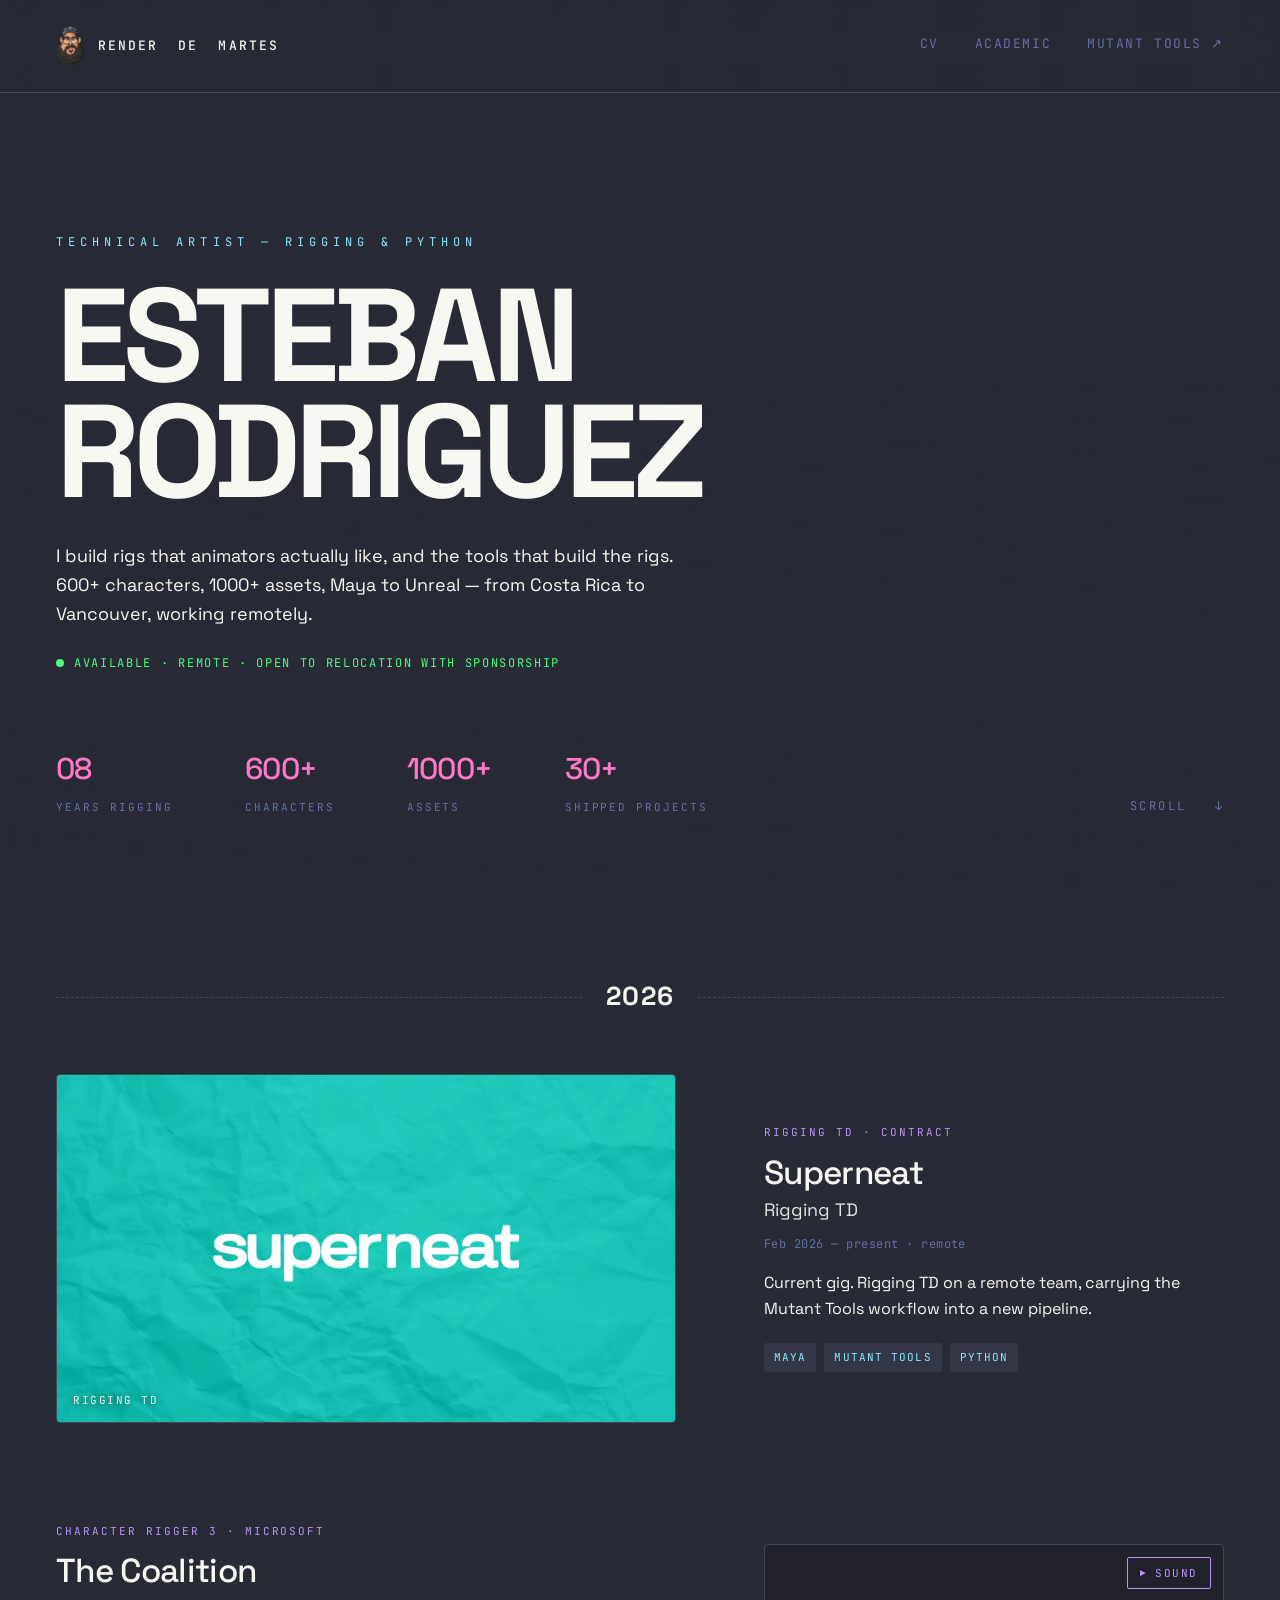
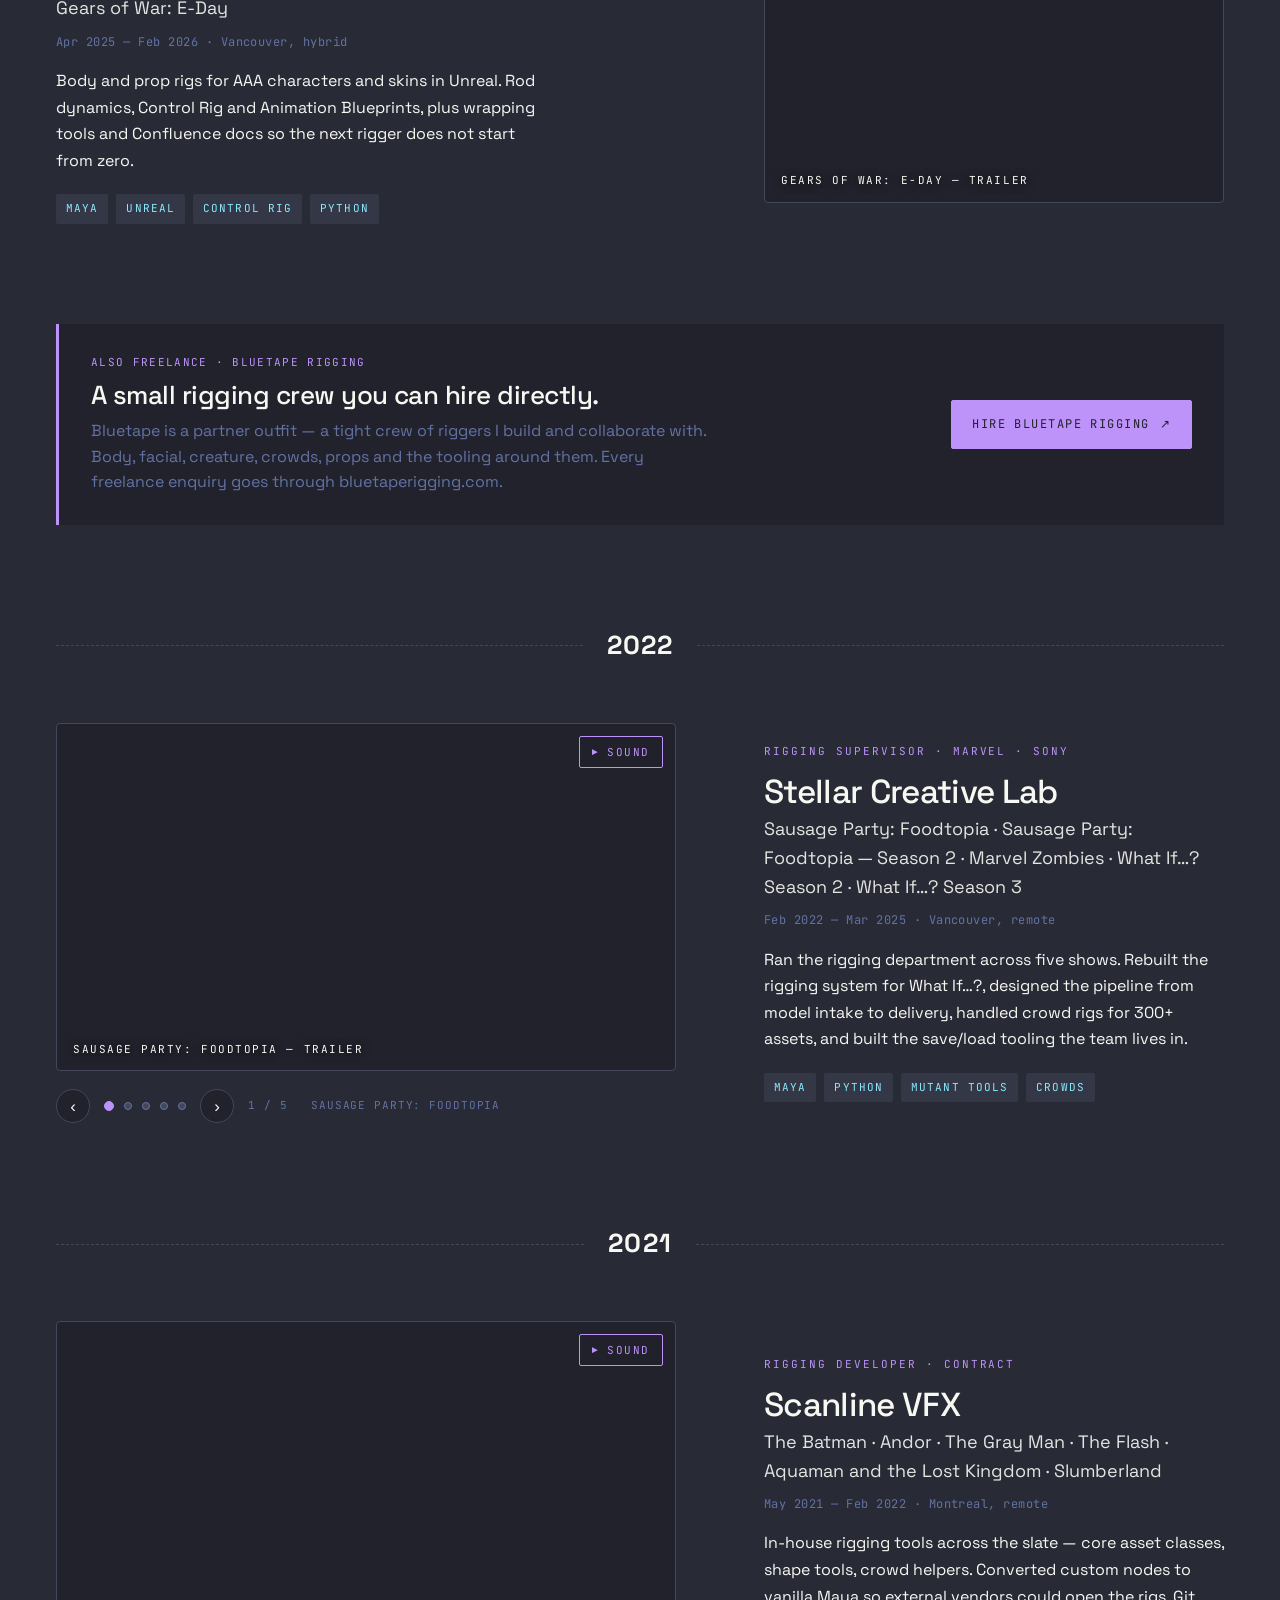
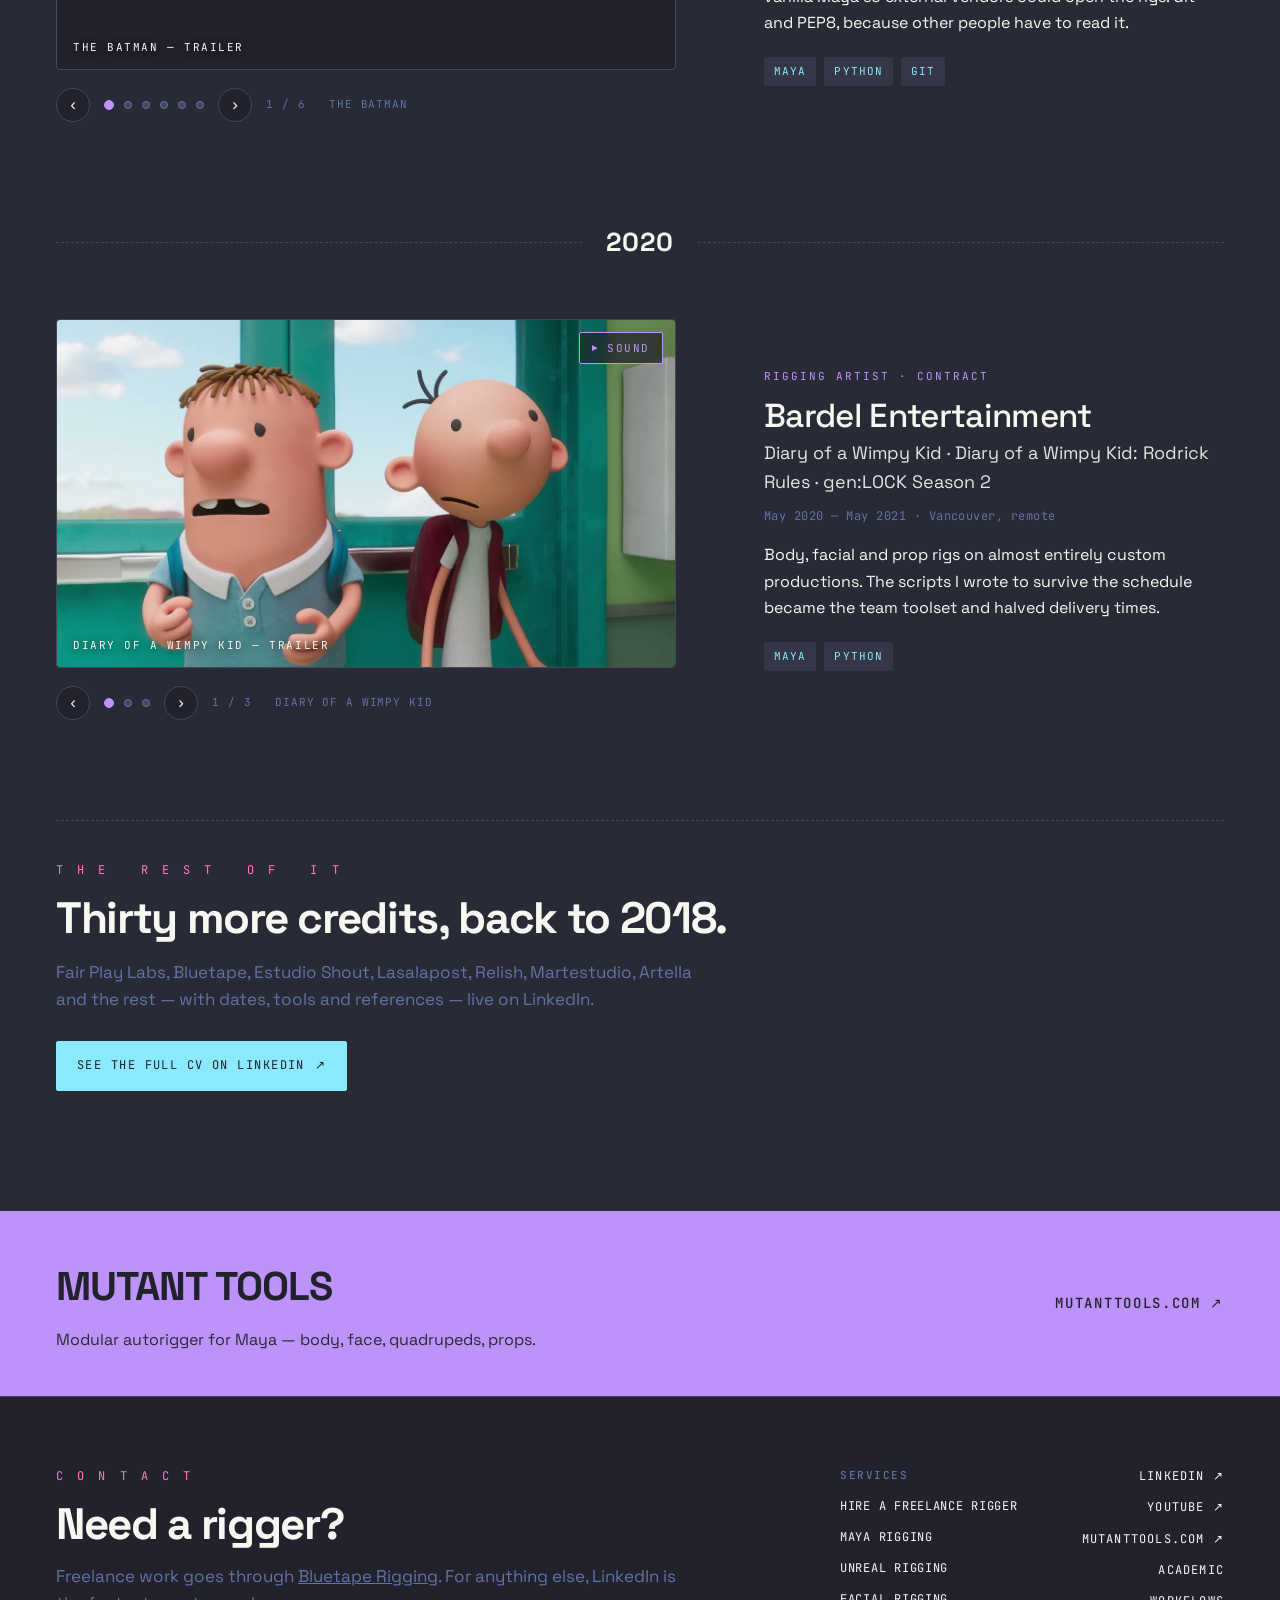
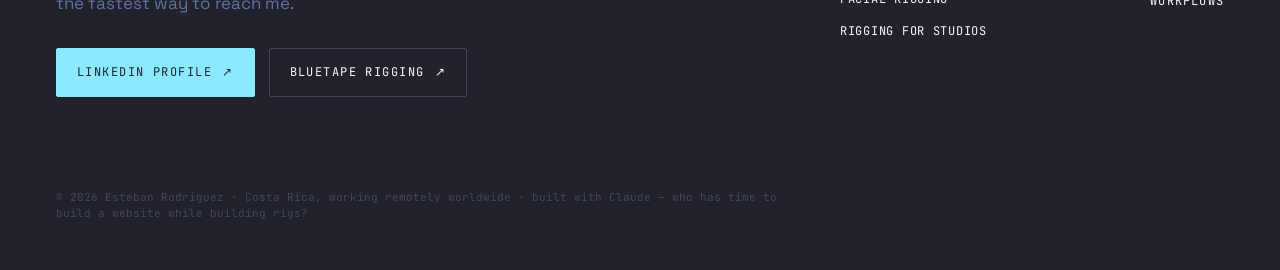
==== commit 3e532737: "Lighten the hero reel background so it actually reads Co-Authored-By: Claude Opus 5.5 <noreply@anthr" ====
--- a/index.html
+++ b/index.html
@@ -22,7 +22,7 @@
 <link rel="preload" href="assets/fonts/space-grotesk-700-latin.woff2" as="font" type="font/woff2" crossorigin>
 <link rel="preload" href="assets/fonts/jetbrains-mono-400-latin.woff2" as="font" type="font/woff2" crossorigin>
 <link rel="stylesheet" href="assets/css/fonts.css?v=7f36f3b8">
-<link rel="stylesheet" href="assets/css/site.css?v=1fb3f638">
+<link rel="stylesheet" href="assets/css/site.css?v=8be7aee8">
 <script type="application/ld+json">{"@context": "https://schema.org", "@type": "Person", "name": "Esteban Rodriguez", "url": "https://renderdemartes.com/", "jobTitle": "Technical Artist — Rigging & Python", "description": "Character rigger and rigging tools developer. Maya, Unreal, Unity. Creator of Mutant Tools.", "address": {"@type": "PostalAddress", "addressLocality": "Vancouver", "addressRegion": "BC", "addressCountry": "CA"}, "sameAs": ["https://www.linkedin.com/in/esteban-rodriguez-488a68147/", "https://www.youtube.com/@renderdemartes6049", "https://mutanttools.com/"], "knowsAbout": ["Character rigging", "Autodesk Maya", "Unreal Engine", "Python", "Facial rigging", "Pipeline tools"]}</script>
 </head>
 <body>
--- a/assets/css/site.css
+++ b/assets/css/site.css
@@ -1 +1 @@
-:root{--bg:#282a36;--bg-deep:#21222c;--panel:#343746;--line:#44475a;--text:#f8f8f2;--muted:#6272a4;--purple:#bd93f9;--pink:#ff79c6;--cyan:#8be9fd;--green:#50fa7b;--yellow:#f1fa8c;--orange:#ffb86c;--pad:56px;--maxw:1328px;--mono:"JetBrains Mono",ui-monospace,SFMono-Regular,Menlo,monospace;--sans:"Space Grotesk",system-ui,-apple-system,Segoe UI,Roboto,sans-serif;--ease:cubic-bezier(.2,.7,.2,1)}*,*::before,*::after{box-sizing:border-box}html{scroll-behavior:smooth;color-scheme:dark;overflow-x:clip}body{margin:0;background:var(--bg);color:var(--text);font-family:var(--sans);font-size:16px;line-height:1.6;-webkit-font-smoothing:antialiased;overflow-x:clip}img{max-width:100%;display:block}a{color:inherit}h1,h2,h3{margin:0;font-weight:700;letter-spacing:-.03em;line-height:1.02}p{margin:0}ul,ol{margin:0;padding:0;list-style:none}.only-sm{display:none}.section,#cv,#academic{scroll-margin-top:92px}.skip{position:absolute;left:-9999px;top:0;background:var(--purple);color:var(--bg-deep);padding:12px 18px;font-family:var(--mono);font-size:12px;z-index:100}.skip:focus{left:8px;top:8px}.nav{position:sticky;top:0;z-index:50;display:flex;align-items:center;justify-content:space-between;padding:26px var(--pad);border-bottom:1px solid var(--line);background:rgba(40,42,54,.82);backdrop-filter:blur(14px);-webkit-backdrop-filter:blur(14px)}.nav__mark{display:flex;align-items:center;gap:14px;font-family:var(--mono);font-size:13px;font-weight:500;letter-spacing:.16em;text-decoration:none}.nav__logo{height:40px;width:auto;display:block;transition:transform .35s var(--ease)}.nav__mark:hover .nav__logo{transform:rotate(-6deg) scale(1.06)}.nav__links{display:flex;gap:36px}.nav__links a{font-family:var(--mono);font-size:13px;letter-spacing:.12em;color:var(--muted);text-decoration:none;padding-bottom:3px;border-bottom:1px solid transparent;transition:color .25s var(--ease),border-color .25s var(--ease)}.nav__links a:hover{color:var(--text)}.nav__links a.is-active{color:var(--purple);border-bottom-color:var(--purple)}.hero{padding:140px var(--pad) 96px;position:relative;isolation:isolate;max-width:var(--maxw);margin-inline:auto}.hero__bg{position:absolute;top:-96px;bottom:0;left:calc(50% - 50vw);right:calc(50% - 50vw);z-index:-1;overflow:hidden;pointer-events:none;container-type:size}.hero__bg iframe{position:absolute;top:50%;left:50%;width:max(118cqw,210cqh);height:max(118cqh,66.4cqw);border:0;transform:translate(-50%,-50%);opacity:0;filter:saturate(.75) brightness(.62);transition:opacity 1.6s var(--ease)}.hero__bg.is-on iframe{opacity:1}.hero__bg::after{content:"";position:absolute;inset:0;background:linear-gradient(90deg,rgba(40,42,54,.9) 0%,rgba(40,42,54,.72) 55%,rgba(40,42,54,.6) 100%),linear-gradient(to bottom,rgba(40,42,54,0) 35%,rgba(40,42,54,.8) 80%,var(--bg) 100%)}.hero__eyebrow{font-family:var(--mono);font-size:12px;letter-spacing:.42em;color:var(--cyan);margin-bottom:26px}.hero__h1{font-size:clamp(52px,11.2vw,132px);letter-spacing:-.045em;line-height:.88}.hero__lead{max-width:620px;margin-top:30px;font-size:clamp(16px,1.4vw,19px);line-height:1.62}.hero__status{margin-top:26px;font-family:var(--mono);font-size:12px;letter-spacing:.14em;color:var(--green);display:flex;align-items:center;gap:10px}.dot-live{width:8px;height:8px;border-radius:50%;background:var(--green);flex:none;box-shadow:0 0 0 0 rgba(80,250,123,.55);animation:pulse 2.6s infinite}@keyframes pulse{70%{box-shadow:0 0 0 12px rgba(80,250,123,0)}100%{box-shadow:0 0 0 0 rgba(80,250,123,0)}}.stats{display:flex;flex-wrap:wrap;gap:0 72px;margin-top:72px}.stats b{display:block;font-family:var(--sans);font-weight:500;font-size:30px;color:var(--pink);letter-spacing:-.02em}.stats span{display:block;margin-top:6px;font-family:var(--mono);font-size:11px;letter-spacing:.18em;color:var(--muted)}.hero__scroll{position:absolute;right:var(--pad);bottom:96px;font-family:var(--mono);font-size:12px;letter-spacing:.2em;color:var(--muted)}.section{padding:96px var(--pad) 120px;max-width:var(--maxw);margin-inline:auto}.section--alt{max-width:none;background:var(--bg-deep);padding-inline:0}.section--alt>*{max-width:var(--maxw);margin-inline:auto;padding-inline:var(--pad)}.section__head{margin-bottom:76px}#cv{padding-top:64px}.section__kicker{font-family:var(--mono);font-size:12px;letter-spacing:.3em;color:var(--pink)}.section--alt .section__kicker{color:var(--cyan)}.section__title{margin-top:16px;font-size:clamp(32px,4.4vw,56px)}.section__lead{margin-top:18px;max-width:640px;color:var(--muted);font-size:17px}.yearline{display:flex;align-items:center;gap:24px;margin:96px 0 56px}.yearline:first-of-type{margin-top:0}.yearline__dash{flex:1;height:1px;border-top:1px dashed var(--line);transform-origin:left}.yearline__num{font-size:26px;font-weight:700;letter-spacing:.04em}.row{display:grid;grid-template-columns:620px 1fr;gap:88px;align-items:center;margin-bottom:100px}.row--flip .gallery{order:2}.media{position:relative;margin:0;border:1px solid var(--line);border-radius:4px;overflow:hidden;background:var(--bg-deep);aspect-ratio:16/9;width:100%}.media__poster{width:100%;height:100%;object-fit:cover;transition:opacity .7s var(--ease),transform .9s var(--ease)}.media.is-playing .media__poster{opacity:0}.media__frame{position:absolute;inset:0;width:100%;height:100%;border:0;pointer-events:none}.media.has-sound .media__frame{pointer-events:auto}.media__sound{position:absolute;right:12px;top:12px;z-index:2;display:flex;align-items:center;gap:8px;cursor:pointer;background:rgba(33,34,44,.74);border:1px solid var(--purple);color:var(--purple);border-radius:2px;font-family:var(--mono);font-size:11px;letter-spacing:.14em;padding:8px 12px;backdrop-filter:blur(6px);-webkit-backdrop-filter:blur(6px);transition:background .25s var(--ease),color .25s var(--ease),opacity .3s var(--ease)}.media__sound:hover{background:var(--purple);color:var(--bg-deep)}.media__sound-ico{font-size:10px;line-height:1}.media.has-sound .media__sound{display:none}.media__cap{position:absolute;left:16px;bottom:12px;z-index:2;font-family:var(--mono);font-size:11px;letter-spacing:.14em;color:var(--text);text-transform:uppercase;text-shadow:0 1px 10px rgba(0,0,0,.9);pointer-events:none}.credit__role{font-family:var(--mono);font-size:11px;letter-spacing:.18em;color:var(--purple)}.credit__studio{margin-top:14px;font-size:clamp(26px,2.6vw,34px);font-weight:500;letter-spacing:-.02em}.credit__project{margin-top:6px;font-size:18px;color:var(--text);opacity:.9}.credit__meta{margin-top:10px;font-family:var(--mono);font-size:12px;letter-spacing:.04em;color:var(--muted)}.credit__body{margin-top:16px;max-width:480px;line-height:1.66}.chips{display:flex;flex-wrap:wrap;gap:8px;margin-top:20px}.chips li{background:var(--panel);color:var(--cyan);font-family:var(--mono);font-size:11px;letter-spacing:.1em;padding:6px 10px;border-radius:2px}.credit__source{margin-top:16px;font-family:var(--mono);font-size:10px;letter-spacing:.08em;color:var(--muted)}.cta-row{display:flex;align-items:center;gap:16px;flex-wrap:wrap;margin-top:18px}.btn{display:inline-flex;align-items:center;gap:10px;text-decoration:none;cursor:pointer;background:var(--purple);color:var(--bg-deep);border:1px solid var(--purple);border-radius:2px;font-family:var(--mono);font-size:12px;letter-spacing:.12em;padding:14px 20px;transition:background .25s var(--ease),border-color .25s var(--ease),color .25s var(--ease),transform .25s var(--ease)}.btn:hover{background:var(--pink);border-color:var(--pink);transform:translateY(-2px)}.btn--cyan{background:var(--cyan);border-color:var(--cyan)}.btn--cyan:hover{background:var(--purple);border-color:var(--purple)}.btn--ghost{background:transparent;color:var(--text);border-color:var(--line)}.btn--ghost:hover{background:var(--panel);border-color:var(--muted);color:var(--text)}.btn:focus-visible{outline:2px solid var(--cyan);outline-offset:3px}.cta-row__mail{font-family:var(--mono);font-size:12px;color:var(--cyan);text-decoration:none;border-bottom:1px solid transparent}.cta-row__mail:hover{border-bottom-color:var(--cyan)}.gallery{display:block}.gallery .media{display:none}.gallery .media.is-active{display:block}.gallery__bar{display:flex;align-items:center;gap:14px;margin-top:18px;flex-wrap:wrap}.gallery__arrow{width:34px;height:34px;flex:none;display:grid;place-items:center;cursor:pointer;background:var(--bg-deep);color:var(--text);border:1px solid var(--line);border-radius:50%;font-size:17px;line-height:1;padding:0;transition:border-color .2s var(--ease),background .2s var(--ease),color .2s var(--ease),transform .2s var(--ease)}.gallery__arrow:hover{border-color:var(--purple);color:var(--purple);transform:translateY(-1px)}.gallery__arrow:active{transform:translateY(0) scale(.94)}.gallery__arrow:focus-visible{outline:2px solid var(--cyan);outline-offset:3px}.dots{display:flex;align-items:center;gap:10px}.dot{width:8px;height:8px;padding:0;border-radius:50%;cursor:pointer;background:var(--line);border:1px solid var(--muted);transition:background .25s var(--ease),border-color .25s var(--ease),width .25s var(--ease),height .25s var(--ease)}.dot:hover{background:var(--muted)}.dot[aria-selected="true"]{width:10px;height:10px;background:var(--purple);border-color:var(--purple)}.dot:focus-visible{outline:2px solid var(--cyan);outline-offset:3px}.dot{position:relative}.dot::after{content:"";position:absolute;inset:-18px;border-radius:50%}.gallery .media.is-active{animation:slideIn .34s var(--ease)}@keyframes slideIn{from{opacity:.35;transform:translateX(10px)}to{opacity:1;transform:none}}@media (pointer:coarse){.gallery__label::after{content:" · SWIPE";color:var(--purple)}.dots{gap:16px}.gallery__arrow{width:42px;height:42px;font-size:20px}}.gallery__label{font-family:var(--mono);font-size:11px;letter-spacing:.08em;color:var(--muted)}.timeline{position:relative;margin-top:8px}.timeline::before{content:"";position:absolute;left:186px;top:8px;bottom:8px;width:1px;background:var(--line)}.study{display:grid;grid-template-columns:140px 36px 1fr;gap:36px;padding:30px 0;border-bottom:1px solid var(--line)}.study__year{font-family:var(--mono);font-size:13px;letter-spacing:.06em;color:var(--muted);padding-top:6px}.study__node{position:relative;width:20px;height:20px;margin-top:8px}.study__node::after{content:"";position:absolute;left:5px;top:5px;width:10px;height:10px;border-radius:50%;background:var(--bg-deep);border:1px solid var(--muted)}.study--live .study__year{color:var(--purple)}.study--live .study__node::after{background:var(--purple);border-color:var(--purple)}.study--live .study__node::before{content:"";position:absolute;inset:-1px 0 0 -1px;width:22px;height:22px;border-radius:50%;border:1px solid var(--purple);opacity:.55}.study__title{font-size:clamp(20px,2vw,26px);font-weight:500;letter-spacing:-.02em;display:flex;align-items:center;gap:14px;flex-wrap:wrap}.tag{font-family:var(--mono);font-size:10px;letter-spacing:.18em;background:var(--purple);color:var(--bg-deep);padding:5px 9px;border-radius:2px}.study__school{margin-top:10px;font-family:var(--mono);font-size:12px;letter-spacing:.04em;color:var(--cyan)}.study__note{margin-top:10px;color:var(--muted);max-width:720px}.study[data-accent="pink"] .study__school{color:var(--pink)}.study[data-accent="yellow"] .study__school{color:var(--yellow)}.study[data-accent="green"] .study__school{color:var(--green)}.study[data-accent="orange"] .study__school{color:var(--orange)}.study[data-accent="muted"] .study__school{color:var(--muted)}.tuts{padding-top:84px;padding-bottom:110px}.tuts__grid{margin-top:26px;border-top:1px solid var(--line)}.tut{display:grid;grid-template-columns:320px 1fr 40px;gap:24px;align-items:center;padding:24px 0;border-bottom:1px solid var(--line);text-decoration:none;transition:padding-left .35s var(--ease),color .35s var(--ease)}.tut:hover{padding-left:16px}.tut__title{font-size:20px;font-weight:500;letter-spacing:-.01em}.tut__note{color:var(--muted);font-size:15px}.tut__go{font-family:var(--mono);color:var(--muted);text-align:right;transition:color .3s var(--ease),transform .3s var(--ease)}.tut:hover .tut__go{color:var(--purple);transform:translateX(6px)}.tut:hover .tut__title{color:var(--purple)}.outbound{display:flex;align-items:center;justify-content:space-between;gap:32px;flex-wrap:wrap;background:var(--purple);color:var(--bg-deep);text-decoration:none;padding:44px var(--pad);transition:background .3s var(--ease)}.outbound:hover{background:var(--pink)}.outbound__title{display:block;font-size:clamp(28px,3.6vw,40px);font-weight:700;letter-spacing:-.03em}.outbound__note{display:block;margin-top:8px;font-size:16px;color:#282a36}.outbound__go{font-family:var(--mono);font-size:14px;font-weight:500;letter-spacing:.12em;white-space:nowrap}.foot{background:var(--bg-deep);padding:70px var(--pad) 48px;display:grid;grid-template-columns:1fr auto auto;gap:40px 64px;border-top:1px solid var(--line)}.foot__mark{font-family:var(--mono);font-size:13px;font-weight:500;letter-spacing:.16em}.foot__mail{display:inline-block;margin-top:14px;font-family:var(--mono);font-size:15px;color:var(--cyan);text-decoration:none;border-bottom:1px solid transparent}.foot__mail:hover{border-bottom-color:var(--cyan)}.foot__where{margin-top:12px;font-family:var(--mono);font-size:12px;color:var(--muted)}.foot__links{display:flex;flex-direction:column;gap:12px;align-items:flex-end}.foot__services{display:flex;flex-direction:column;gap:12px}.foot__services a{font-family:var(--mono);font-size:12px;letter-spacing:.06em;text-decoration:none;color:var(--text)}.foot__services a:hover{color:var(--purple)}.foot__colhead{font-family:var(--mono);font-size:11px;font-weight:500;letter-spacing:.14em;color:var(--muted)}.foot__links a{font-family:var(--mono);font-size:12px;letter-spacing:.1em;text-decoration:none;color:var(--text)}.foot__links a:hover{color:var(--purple)}.foot__fine{grid-column:1/-1;margin-top:52px;max-width:760px;line-height:1.5;font-family:var(--mono);font-size:11px;color:var(--line)}.band{display:flex;align-items:center;justify-content:space-between;gap:40px;flex-wrap:wrap;background:var(--bg-deep);border-left:3px solid var(--purple);padding:30px 32px;margin:0 0 100px}.band__kicker{font-family:var(--mono);font-size:11px;letter-spacing:.12em;color:var(--purple)}.band__title{margin-top:10px;font-size:clamp(20px,2.4vw,26px);font-weight:500;letter-spacing:-.02em}.band__note{margin-top:10px;max-width:620px;color:var(--muted);font-size:16px}.close{padding-top:40px;border-top:1px dashed var(--line)}.close__title{margin-top:16px;font-size:clamp(28px,3.6vw,44px);letter-spacing:-.03em}.close__lead{margin:18px 0 28px;max-width:660px;color:var(--muted);font-size:17px;line-height:1.6}.section--page{padding-top:72px}.back{margin-top:56px}.foot__title{margin-top:16px;font-size:clamp(28px,3.6vw,44px);letter-spacing:-.03em}.foot__lead{margin-top:16px;max-width:620px;color:var(--muted);font-size:17px}.foot__btns{display:flex;gap:14px;flex-wrap:wrap;margin-top:30px}.seo{max-width:var(--maxw);margin-inline:auto;padding:76px var(--pad) 0}.seo__h1{margin-top:20px;font-size:clamp(40px,6.4vw,76px);letter-spacing:-.045em;line-height:.98}.seo__lede{margin-top:24px;max-width:720px;font-size:clamp(17px,1.5vw,19px);line-height:1.62}.seo__cta{display:flex;gap:14px;flex-wrap:wrap;margin-top:32px}.prose{margin-top:72px;max-width:760px;display:grid;gap:20px}.prose p{color:var(--ink,#f8f8f2);font-size:17px;line-height:1.72}.prose p+p{color:var(--muted)}.cols{display:grid;grid-template-columns:repeat(3,1fr);gap:56px;margin-top:80px}.col__title{font-family:var(--mono);font-size:12px;font-weight:500;letter-spacing:.12em;color:var(--cyan)}.col__note{margin-top:12px;font-size:16px;line-height:1.6}.steps-wrap{margin-top:96px}.steps{margin-top:26px;border-top:1px solid var(--line)}.step{display:grid;grid-template-columns:60px 1fr;gap:32px;padding:26px 0;border-bottom:1px solid var(--line)}.step__n{font-family:var(--mono);font-size:13px;letter-spacing:.06em;color:var(--purple);padding-top:6px}.step__title{font-size:22px;font-weight:500;letter-spacing:-.01em}.step__note{margin-top:8px;color:var(--muted);font-size:16px;line-height:1.6;max-width:900px}.proof{display:grid;grid-template-columns:repeat(4,1fr);gap:24px;margin-top:88px;padding:28px 32px;background:var(--bg-deep)}.proof b{display:block;font-family:var(--mono);font-size:12px;font-weight:500;letter-spacing:.08em}.proof span{display:block;margin-top:8px;font-family:var(--mono);font-size:11px;letter-spacing:.04em;color:var(--muted)}.faq{margin-top:96px}.q{padding:24px 0;border-bottom:1px solid var(--line);max-width:1000px}.q:first-of-type{border-top:1px solid var(--line);margin-top:26px}.q__q{font-size:21px;font-weight:500;letter-spacing:-.01em}.q__a{margin-top:10px;color:var(--muted);font-size:16px;line-height:1.66;max-width:940px}.found{margin:110px calc(var(--pad) * -1) 0;padding:52px var(--pad);background:var(--purple);color:var(--bg-deep)}.found__kicker{font-family:var(--mono);font-size:12px;letter-spacing:.3em;color:var(--bg-deep)}.found__title{margin-top:16px;font-size:clamp(26px,3.4vw,40px);letter-spacing:-.03em;color:var(--bg-deep)}.found__note{margin-top:18px;max-width:820px;font-size:17px;line-height:1.6;color:#282a36}.found__row{display:flex;align-items:center;gap:18px;flex-wrap:wrap;margin-top:28px}.found .btn{background:var(--bg-deep);border-color:var(--bg-deep);color:var(--purple)}.found .btn:hover{background:#0f1015;border-color:#0f1015;color:var(--pink)}.found__aside{font-size:15px;color:#282a36}.related{margin-top:64px;padding-bottom:110px}.related__note{font-family:var(--mono);font-size:11px;letter-spacing:.12em;color:var(--muted)}.related__links{display:flex;flex-wrap:wrap;gap:12px 28px;margin-top:16px}.related__links a{font-family:var(--mono);font-size:11px;letter-spacing:.08em;color:var(--text);text-decoration:none;border-bottom:1px solid transparent}.related__links a:hover{color:var(--purple);border-bottom-color:var(--purple)}@media (max-width:900px){.seo{padding:44px var(--pad) 0}.cols{grid-template-columns:1fr;gap:34px;margin-top:56px}.proof{grid-template-columns:1fr 1fr;gap:20px;margin-top:56px;padding:22px}.steps-wrap,.faq{margin-top:64px}.step{grid-template-columns:40px 1fr;gap:16px}.found{margin-top:72px;padding:40px var(--pad)}.prose{margin-top:48px}}.wf{max-width:1120px;margin-inline:auto;padding:76px var(--pad) 0}.wf__h1{margin-top:20px;font-size:clamp(34px,5.4vw,64px);letter-spacing:-.04em;line-height:1.02}.wf__lede{margin-top:22px;max-width:760px;font-size:clamp(17px,1.5vw,19px);line-height:1.65}.wf__head .chips{margin-top:26px}.wf__body{margin-top:72px}.wf-h2{display:flex;align-items:baseline;gap:18px;margin:88px 0 8px;font-size:clamp(26px,3.2vw,34px);font-weight:500;letter-spacing:-.025em;padding-top:28px;border-top:1px solid var(--line)}.wf-h2__n{font-family:var(--mono);font-size:13px;font-weight:400;letter-spacing:.08em;color:var(--purple)}.wf-h3{margin:56px 0 6px;font-size:clamp(20px,2.2vw,24px);font-weight:500;letter-spacing:-.02em}.wf-h4{margin:40px 0 4px;font-family:var(--mono);font-size:13px;font-weight:500;letter-spacing:.1em;color:var(--cyan)}.wf-p{margin-top:16px;max-width:760px;font-size:17px;line-height:1.75;color:var(--text)}.wf-li{margin-top:10px;max-width:760px;padding-left:18px;border-left:1px solid var(--line);font-size:16px;line-height:1.7;color:var(--muted)}.wf-media{margin:36px 0 0}.wf-media img{width:100%;height:auto;border:1px solid var(--line);border-radius:4px;background:var(--bg-deep);display:block}.wf-media figcaption{margin-top:10px;font-family:var(--mono);font-size:11px;letter-spacing:.06em;color:var(--muted)}.wf-gif{position:relative;display:block;width:100%;padding:0;border:0;background:none;cursor:pointer}.wf-gif__play{position:absolute;top:50%;left:50%;transform:translate(-50%,-50%);width:72px;height:72px;border-radius:50%;display:grid;place-items:center;background:rgba(33,34,44,.8);border:1px solid var(--purple);color:var(--purple);font-size:22px;transition:background .25s var(--ease),color .25s var(--ease),transform .25s var(--ease)}.wf-gif:hover .wf-gif__play{background:var(--purple);color:var(--bg-deep);transform:translate(-50%,-50%) scale(1.06)}.wf-gif__badge{position:absolute;left:16px;top:16px;padding:6px 10px;border-radius:2px;background:rgba(33,34,44,.8);border:1px solid var(--line);font-family:var(--mono);font-size:11px;letter-spacing:.08em;color:var(--text)}.wf-gif.is-playing .wf-gif__play,.wf-gif.is-playing .wf-gif__badge{display:none}.wf-media--video{position:relative}.wf-video{width:100%;height:auto;display:block;border:1px solid var(--line);border-radius:4px;background:var(--bg-deep)}.wf-video::-webkit-media-controls{display:none!important}.wf-code{margin:28px 0 0;padding:22px 24px;overflow-x:auto;background:var(--bg-deep);border:1px solid var(--line);border-radius:4px;font-family:var(--mono);font-size:13px;line-height:1.75;color:var(--cyan)}.found--wf{margin-top:110px}.wf-more{margin-top:72px;padding-bottom:110px}.wf-more__grid{display:grid;grid-template-columns:repeat(3,1fr);gap:24px;margin-top:20px}.wf-card{display:flex;flex-direction:column;gap:10px;padding:24px;text-decoration:none;background:var(--bg-deep);border:1px solid var(--line);border-radius:3px;transition:border-color .25s var(--ease),transform .25s var(--ease)}.wf-card:hover{border-color:var(--purple);transform:translateY(-2px)}.wf-card__title{font-size:22px;font-weight:500;letter-spacing:-.01em}.wf-card__note{font-size:15px;color:var(--muted)}.wf-card__go{font-family:var(--mono);font-size:11px;letter-spacing:.08em;color:var(--purple)}@media (max-width:900px){.wf{padding:44px var(--pad) 0}.wf__body{margin-top:48px}.wf-h2{margin:56px 0 8px;gap:12px}.wf-more__grid{grid-template-columns:1fr}.wf-gif__play{width:56px;height:56px;font-size:18px}}.bone{position:fixed;left:0;top:0;z-index:90;pointer-events:none;will-change:transform,opacity;transform-origin:50% 50%;contain:layout style paint}.bone svg{display:block}.reveal{opacity:0;transform:translateY(26px);transition:opacity .75s var(--ease),transform .75s var(--ease)}.reveal.is-in{opacity:1;transform:none}.yearline.reveal .yearline__dash{transform:scaleX(0);transition:transform .7s var(--ease)}.yearline.reveal.is-in .yearline__dash{transform:scaleX(1)}.yearline__dash:last-child{transform-origin:right}@media (max-width:1180px){.row{grid-template-columns:1fr 1fr;gap:48px}}@media (max-width:900px){:root{--pad:20px}.nav{padding:18px var(--pad)}.nav__logo{height:28px}.nav__links{gap:18px}.nav__links a{font-size:11px;letter-spacing:.08em;white-space:nowrap}.hide-sm{display:none}.only-sm{display:inline}.hero__eyebrow{letter-spacing:.26em;font-size:11px;margin-bottom:18px}.hero{padding:56px var(--pad) 64px}.hero__scroll{display:none}.stats{gap:28px 44px;margin-top:44px}.section{padding:64px var(--pad) 72px}.section__head{margin-bottom:44px}.yearline{margin:64px 0 32px}.yearline__num{font-size:20px}.row,.row--flip{display:block;margin-bottom:64px}.row--flip .media{order:0}.credit__role{margin-top:22px}.credit__body{max-width:none}.timeline::before{left:7px}.study{grid-template-columns:20px 1fr;gap:18px;padding:22px 0}.study__year{grid-column:1/-1;padding-top:0;font-size:11px;letter-spacing:.1em}.study__node{margin-top:4px}.tut{grid-template-columns:1fr 28px;gap:6px 12px;align-items:start}.tut__go{grid-row:1/3}.outbound{padding:40px var(--pad)}.foot{grid-template-columns:1fr;padding:48px var(--pad) 36px}.foot__services{gap:10px}.foot__links{align-items:flex-start;flex-direction:row;flex-wrap:wrap;gap:14px 20px}}@media (prefers-reduced-motion:reduce){html{scroll-behavior:auto}.reveal{opacity:1;transform:none;transition:none}.yearline.reveal .yearline__dash{transform:none}.dot-live{animation:none}.media img{transition:none}.bone{display:none}}+:root{--bg:#282a36;--bg-deep:#21222c;--panel:#343746;--line:#44475a;--text:#f8f8f2;--muted:#6272a4;--purple:#bd93f9;--pink:#ff79c6;--cyan:#8be9fd;--green:#50fa7b;--yellow:#f1fa8c;--orange:#ffb86c;--pad:56px;--maxw:1328px;--mono:"JetBrains Mono",ui-monospace,SFMono-Regular,Menlo,monospace;--sans:"Space Grotesk",system-ui,-apple-system,Segoe UI,Roboto,sans-serif;--ease:cubic-bezier(.2,.7,.2,1)}*,*::before,*::after{box-sizing:border-box}html{scroll-behavior:smooth;color-scheme:dark;overflow-x:clip}body{margin:0;background:var(--bg);color:var(--text);font-family:var(--sans);font-size:16px;line-height:1.6;-webkit-font-smoothing:antialiased;overflow-x:clip}img{max-width:100%;display:block}a{color:inherit}h1,h2,h3{margin:0;font-weight:700;letter-spacing:-.03em;line-height:1.02}p{margin:0}ul,ol{margin:0;padding:0;list-style:none}.only-sm{display:none}.section,#cv,#academic{scroll-margin-top:92px}.skip{position:absolute;left:-9999px;top:0;background:var(--purple);color:var(--bg-deep);padding:12px 18px;font-family:var(--mono);font-size:12px;z-index:100}.skip:focus{left:8px;top:8px}.nav{position:sticky;top:0;z-index:50;display:flex;align-items:center;justify-content:space-between;padding:26px var(--pad);border-bottom:1px solid var(--line);background:rgba(40,42,54,.82);backdrop-filter:blur(14px);-webkit-backdrop-filter:blur(14px)}.nav__mark{display:flex;align-items:center;gap:14px;font-family:var(--mono);font-size:13px;font-weight:500;letter-spacing:.16em;text-decoration:none}.nav__logo{height:40px;width:auto;display:block;transition:transform .35s var(--ease)}.nav__mark:hover .nav__logo{transform:rotate(-6deg) scale(1.06)}.nav__links{display:flex;gap:36px}.nav__links a{font-family:var(--mono);font-size:13px;letter-spacing:.12em;color:var(--muted);text-decoration:none;padding-bottom:3px;border-bottom:1px solid transparent;transition:color .25s var(--ease),border-color .25s var(--ease)}.nav__links a:hover{color:var(--text)}.nav__links a.is-active{color:var(--purple);border-bottom-color:var(--purple)}.hero{padding:140px var(--pad) 96px;position:relative;isolation:isolate;max-width:var(--maxw);margin-inline:auto}.hero__bg{position:absolute;top:-96px;bottom:0;left:calc(50% - 50vw);right:calc(50% - 50vw);z-index:-1;overflow:hidden;pointer-events:none;container-type:size}.hero__bg iframe{position:absolute;top:50%;left:50%;width:max(118cqw,210cqh);height:max(118cqh,66.4cqw);border:0;transform:translate(-50%,-50%);opacity:0;filter:saturate(.9) brightness(.92);transition:opacity 1.6s var(--ease)}.hero__bg.is-on iframe{opacity:1}.hero__bg::after{content:"";position:absolute;inset:0;background:linear-gradient(90deg,rgba(40,42,54,.72) 0%,rgba(40,42,54,.42) 55%,rgba(40,42,54,.28) 100%),linear-gradient(to bottom,rgba(40,42,54,0) 40%,rgba(40,42,54,.6) 70%,rgba(40,42,54,.92) 90%,var(--bg) 100%)}.hero__eyebrow{font-family:var(--mono);font-size:12px;letter-spacing:.42em;color:var(--cyan);margin-bottom:26px}.hero__h1{font-size:clamp(52px,11.2vw,132px);letter-spacing:-.045em;line-height:.88}.hero__lead{max-width:620px;margin-top:30px;font-size:clamp(16px,1.4vw,19px);line-height:1.62}.hero__status{margin-top:26px;font-family:var(--mono);font-size:12px;letter-spacing:.14em;color:var(--green);display:flex;align-items:center;gap:10px}.dot-live{width:8px;height:8px;border-radius:50%;background:var(--green);flex:none;box-shadow:0 0 0 0 rgba(80,250,123,.55);animation:pulse 2.6s infinite}@keyframes pulse{70%{box-shadow:0 0 0 12px rgba(80,250,123,0)}100%{box-shadow:0 0 0 0 rgba(80,250,123,0)}}.stats{display:flex;flex-wrap:wrap;gap:0 72px;margin-top:72px}.stats b{display:block;font-family:var(--sans);font-weight:500;font-size:30px;color:var(--pink);letter-spacing:-.02em}.stats span{display:block;margin-top:6px;font-family:var(--mono);font-size:11px;letter-spacing:.18em;color:var(--muted)}.hero__scroll{position:absolute;right:var(--pad);bottom:96px;font-family:var(--mono);font-size:12px;letter-spacing:.2em;color:var(--muted)}.section{padding:96px var(--pad) 120px;max-width:var(--maxw);margin-inline:auto}.section--alt{max-width:none;background:var(--bg-deep);padding-inline:0}.section--alt>*{max-width:var(--maxw);margin-inline:auto;padding-inline:var(--pad)}.section__head{margin-bottom:76px}#cv{padding-top:64px}.section__kicker{font-family:var(--mono);font-size:12px;letter-spacing:.3em;color:var(--pink)}.section--alt .section__kicker{color:var(--cyan)}.section__title{margin-top:16px;font-size:clamp(32px,4.4vw,56px)}.section__lead{margin-top:18px;max-width:640px;color:var(--muted);font-size:17px}.yearline{display:flex;align-items:center;gap:24px;margin:96px 0 56px}.yearline:first-of-type{margin-top:0}.yearline__dash{flex:1;height:1px;border-top:1px dashed var(--line);transform-origin:left}.yearline__num{font-size:26px;font-weight:700;letter-spacing:.04em}.row{display:grid;grid-template-columns:620px 1fr;gap:88px;align-items:center;margin-bottom:100px}.row--flip .gallery{order:2}.media{position:relative;margin:0;border:1px solid var(--line);border-radius:4px;overflow:hidden;background:var(--bg-deep);aspect-ratio:16/9;width:100%}.media__poster{width:100%;height:100%;object-fit:cover;transition:opacity .7s var(--ease),transform .9s var(--ease)}.media.is-playing .media__poster{opacity:0}.media__frame{position:absolute;inset:0;width:100%;height:100%;border:0;pointer-events:none}.media.has-sound .media__frame{pointer-events:auto}.media__sound{position:absolute;right:12px;top:12px;z-index:2;display:flex;align-items:center;gap:8px;cursor:pointer;background:rgba(33,34,44,.74);border:1px solid var(--purple);color:var(--purple);border-radius:2px;font-family:var(--mono);font-size:11px;letter-spacing:.14em;padding:8px 12px;backdrop-filter:blur(6px);-webkit-backdrop-filter:blur(6px);transition:background .25s var(--ease),color .25s var(--ease),opacity .3s var(--ease)}.media__sound:hover{background:var(--purple);color:var(--bg-deep)}.media__sound-ico{font-size:10px;line-height:1}.media.has-sound .media__sound{display:none}.media__cap{position:absolute;left:16px;bottom:12px;z-index:2;font-family:var(--mono);font-size:11px;letter-spacing:.14em;color:var(--text);text-transform:uppercase;text-shadow:0 1px 10px rgba(0,0,0,.9);pointer-events:none}.credit__role{font-family:var(--mono);font-size:11px;letter-spacing:.18em;color:var(--purple)}.credit__studio{margin-top:14px;font-size:clamp(26px,2.6vw,34px);font-weight:500;letter-spacing:-.02em}.credit__project{margin-top:6px;font-size:18px;color:var(--text);opacity:.9}.credit__meta{margin-top:10px;font-family:var(--mono);font-size:12px;letter-spacing:.04em;color:var(--muted)}.credit__body{margin-top:16px;max-width:480px;line-height:1.66}.chips{display:flex;flex-wrap:wrap;gap:8px;margin-top:20px}.chips li{background:var(--panel);color:var(--cyan);font-family:var(--mono);font-size:11px;letter-spacing:.1em;padding:6px 10px;border-radius:2px}.credit__source{margin-top:16px;font-family:var(--mono);font-size:10px;letter-spacing:.08em;color:var(--muted)}.cta-row{display:flex;align-items:center;gap:16px;flex-wrap:wrap;margin-top:18px}.btn{display:inline-flex;align-items:center;gap:10px;text-decoration:none;cursor:pointer;background:var(--purple);color:var(--bg-deep);border:1px solid var(--purple);border-radius:2px;font-family:var(--mono);font-size:12px;letter-spacing:.12em;padding:14px 20px;transition:background .25s var(--ease),border-color .25s var(--ease),color .25s var(--ease),transform .25s var(--ease)}.btn:hover{background:var(--pink);border-color:var(--pink);transform:translateY(-2px)}.btn--cyan{background:var(--cyan);border-color:var(--cyan)}.btn--cyan:hover{background:var(--purple);border-color:var(--purple)}.btn--ghost{background:transparent;color:var(--text);border-color:var(--line)}.btn--ghost:hover{background:var(--panel);border-color:var(--muted);color:var(--text)}.btn:focus-visible{outline:2px solid var(--cyan);outline-offset:3px}.cta-row__mail{font-family:var(--mono);font-size:12px;color:var(--cyan);text-decoration:none;border-bottom:1px solid transparent}.cta-row__mail:hover{border-bottom-color:var(--cyan)}.gallery{display:block}.gallery .media{display:none}.gallery .media.is-active{display:block}.gallery__bar{display:flex;align-items:center;gap:14px;margin-top:18px;flex-wrap:wrap}.gallery__arrow{width:34px;height:34px;flex:none;display:grid;place-items:center;cursor:pointer;background:var(--bg-deep);color:var(--text);border:1px solid var(--line);border-radius:50%;font-size:17px;line-height:1;padding:0;transition:border-color .2s var(--ease),background .2s var(--ease),color .2s var(--ease),transform .2s var(--ease)}.gallery__arrow:hover{border-color:var(--purple);color:var(--purple);transform:translateY(-1px)}.gallery__arrow:active{transform:translateY(0) scale(.94)}.gallery__arrow:focus-visible{outline:2px solid var(--cyan);outline-offset:3px}.dots{display:flex;align-items:center;gap:10px}.dot{width:8px;height:8px;padding:0;border-radius:50%;cursor:pointer;background:var(--line);border:1px solid var(--muted);transition:background .25s var(--ease),border-color .25s var(--ease),width .25s var(--ease),height .25s var(--ease)}.dot:hover{background:var(--muted)}.dot[aria-selected="true"]{width:10px;height:10px;background:var(--purple);border-color:var(--purple)}.dot:focus-visible{outline:2px solid var(--cyan);outline-offset:3px}.dot{position:relative}.dot::after{content:"";position:absolute;inset:-18px;border-radius:50%}.gallery .media.is-active{animation:slideIn .34s var(--ease)}@keyframes slideIn{from{opacity:.35;transform:translateX(10px)}to{opacity:1;transform:none}}@media (pointer:coarse){.gallery__label::after{content:" · SWIPE";color:var(--purple)}.dots{gap:16px}.gallery__arrow{width:42px;height:42px;font-size:20px}}.gallery__label{font-family:var(--mono);font-size:11px;letter-spacing:.08em;color:var(--muted)}.timeline{position:relative;margin-top:8px}.timeline::before{content:"";position:absolute;left:186px;top:8px;bottom:8px;width:1px;background:var(--line)}.study{display:grid;grid-template-columns:140px 36px 1fr;gap:36px;padding:30px 0;border-bottom:1px solid var(--line)}.study__year{font-family:var(--mono);font-size:13px;letter-spacing:.06em;color:var(--muted);padding-top:6px}.study__node{position:relative;width:20px;height:20px;margin-top:8px}.study__node::after{content:"";position:absolute;left:5px;top:5px;width:10px;height:10px;border-radius:50%;background:var(--bg-deep);border:1px solid var(--muted)}.study--live .study__year{color:var(--purple)}.study--live .study__node::after{background:var(--purple);border-color:var(--purple)}.study--live .study__node::before{content:"";position:absolute;inset:-1px 0 0 -1px;width:22px;height:22px;border-radius:50%;border:1px solid var(--purple);opacity:.55}.study__title{font-size:clamp(20px,2vw,26px);font-weight:500;letter-spacing:-.02em;display:flex;align-items:center;gap:14px;flex-wrap:wrap}.tag{font-family:var(--mono);font-size:10px;letter-spacing:.18em;background:var(--purple);color:var(--bg-deep);padding:5px 9px;border-radius:2px}.study__school{margin-top:10px;font-family:var(--mono);font-size:12px;letter-spacing:.04em;color:var(--cyan)}.study__note{margin-top:10px;color:var(--muted);max-width:720px}.study[data-accent="pink"] .study__school{color:var(--pink)}.study[data-accent="yellow"] .study__school{color:var(--yellow)}.study[data-accent="green"] .study__school{color:var(--green)}.study[data-accent="orange"] .study__school{color:var(--orange)}.study[data-accent="muted"] .study__school{color:var(--muted)}.tuts{padding-top:84px;padding-bottom:110px}.tuts__grid{margin-top:26px;border-top:1px solid var(--line)}.tut{display:grid;grid-template-columns:320px 1fr 40px;gap:24px;align-items:center;padding:24px 0;border-bottom:1px solid var(--line);text-decoration:none;transition:padding-left .35s var(--ease),color .35s var(--ease)}.tut:hover{padding-left:16px}.tut__title{font-size:20px;font-weight:500;letter-spacing:-.01em}.tut__note{color:var(--muted);font-size:15px}.tut__go{font-family:var(--mono);color:var(--muted);text-align:right;transition:color .3s var(--ease),transform .3s var(--ease)}.tut:hover .tut__go{color:var(--purple);transform:translateX(6px)}.tut:hover .tut__title{color:var(--purple)}.outbound{display:flex;align-items:center;justify-content:space-between;gap:32px;flex-wrap:wrap;background:var(--purple);color:var(--bg-deep);text-decoration:none;padding:44px var(--pad);transition:background .3s var(--ease)}.outbound:hover{background:var(--pink)}.outbound__title{display:block;font-size:clamp(28px,3.6vw,40px);font-weight:700;letter-spacing:-.03em}.outbound__note{display:block;margin-top:8px;font-size:16px;color:#282a36}.outbound__go{font-family:var(--mono);font-size:14px;font-weight:500;letter-spacing:.12em;white-space:nowrap}.foot{background:var(--bg-deep);padding:70px var(--pad) 48px;display:grid;grid-template-columns:1fr auto auto;gap:40px 64px;border-top:1px solid var(--line)}.foot__mark{font-family:var(--mono);font-size:13px;font-weight:500;letter-spacing:.16em}.foot__mail{display:inline-block;margin-top:14px;font-family:var(--mono);font-size:15px;color:var(--cyan);text-decoration:none;border-bottom:1px solid transparent}.foot__mail:hover{border-bottom-color:var(--cyan)}.foot__where{margin-top:12px;font-family:var(--mono);font-size:12px;color:var(--muted)}.foot__links{display:flex;flex-direction:column;gap:12px;align-items:flex-end}.foot__services{display:flex;flex-direction:column;gap:12px}.foot__services a{font-family:var(--mono);font-size:12px;letter-spacing:.06em;text-decoration:none;color:var(--text)}.foot__services a:hover{color:var(--purple)}.foot__colhead{font-family:var(--mono);font-size:11px;font-weight:500;letter-spacing:.14em;color:var(--muted)}.foot__links a{font-family:var(--mono);font-size:12px;letter-spacing:.1em;text-decoration:none;color:var(--text)}.foot__links a:hover{color:var(--purple)}.foot__fine{grid-column:1/-1;margin-top:52px;max-width:760px;line-height:1.5;font-family:var(--mono);font-size:11px;color:var(--line)}.band{display:flex;align-items:center;justify-content:space-between;gap:40px;flex-wrap:wrap;background:var(--bg-deep);border-left:3px solid var(--purple);padding:30px 32px;margin:0 0 100px}.band__kicker{font-family:var(--mono);font-size:11px;letter-spacing:.12em;color:var(--purple)}.band__title{margin-top:10px;font-size:clamp(20px,2.4vw,26px);font-weight:500;letter-spacing:-.02em}.band__note{margin-top:10px;max-width:620px;color:var(--muted);font-size:16px}.close{padding-top:40px;border-top:1px dashed var(--line)}.close__title{margin-top:16px;font-size:clamp(28px,3.6vw,44px);letter-spacing:-.03em}.close__lead{margin:18px 0 28px;max-width:660px;color:var(--muted);font-size:17px;line-height:1.6}.section--page{padding-top:72px}.back{margin-top:56px}.foot__title{margin-top:16px;font-size:clamp(28px,3.6vw,44px);letter-spacing:-.03em}.foot__lead{margin-top:16px;max-width:620px;color:var(--muted);font-size:17px}.foot__btns{display:flex;gap:14px;flex-wrap:wrap;margin-top:30px}.seo{max-width:var(--maxw);margin-inline:auto;padding:76px var(--pad) 0}.seo__h1{margin-top:20px;font-size:clamp(40px,6.4vw,76px);letter-spacing:-.045em;line-height:.98}.seo__lede{margin-top:24px;max-width:720px;font-size:clamp(17px,1.5vw,19px);line-height:1.62}.seo__cta{display:flex;gap:14px;flex-wrap:wrap;margin-top:32px}.prose{margin-top:72px;max-width:760px;display:grid;gap:20px}.prose p{color:var(--ink,#f8f8f2);font-size:17px;line-height:1.72}.prose p+p{color:var(--muted)}.cols{display:grid;grid-template-columns:repeat(3,1fr);gap:56px;margin-top:80px}.col__title{font-family:var(--mono);font-size:12px;font-weight:500;letter-spacing:.12em;color:var(--cyan)}.col__note{margin-top:12px;font-size:16px;line-height:1.6}.steps-wrap{margin-top:96px}.steps{margin-top:26px;border-top:1px solid var(--line)}.step{display:grid;grid-template-columns:60px 1fr;gap:32px;padding:26px 0;border-bottom:1px solid var(--line)}.step__n{font-family:var(--mono);font-size:13px;letter-spacing:.06em;color:var(--purple);padding-top:6px}.step__title{font-size:22px;font-weight:500;letter-spacing:-.01em}.step__note{margin-top:8px;color:var(--muted);font-size:16px;line-height:1.6;max-width:900px}.proof{display:grid;grid-template-columns:repeat(4,1fr);gap:24px;margin-top:88px;padding:28px 32px;background:var(--bg-deep)}.proof b{display:block;font-family:var(--mono);font-size:12px;font-weight:500;letter-spacing:.08em}.proof span{display:block;margin-top:8px;font-family:var(--mono);font-size:11px;letter-spacing:.04em;color:var(--muted)}.faq{margin-top:96px}.q{padding:24px 0;border-bottom:1px solid var(--line);max-width:1000px}.q:first-of-type{border-top:1px solid var(--line);margin-top:26px}.q__q{font-size:21px;font-weight:500;letter-spacing:-.01em}.q__a{margin-top:10px;color:var(--muted);font-size:16px;line-height:1.66;max-width:940px}.found{margin:110px calc(var(--pad) * -1) 0;padding:52px var(--pad);background:var(--purple);color:var(--bg-deep)}.found__kicker{font-family:var(--mono);font-size:12px;letter-spacing:.3em;color:var(--bg-deep)}.found__title{margin-top:16px;font-size:clamp(26px,3.4vw,40px);letter-spacing:-.03em;color:var(--bg-deep)}.found__note{margin-top:18px;max-width:820px;font-size:17px;line-height:1.6;color:#282a36}.found__row{display:flex;align-items:center;gap:18px;flex-wrap:wrap;margin-top:28px}.found .btn{background:var(--bg-deep);border-color:var(--bg-deep);color:var(--purple)}.found .btn:hover{background:#0f1015;border-color:#0f1015;color:var(--pink)}.found__aside{font-size:15px;color:#282a36}.related{margin-top:64px;padding-bottom:110px}.related__note{font-family:var(--mono);font-size:11px;letter-spacing:.12em;color:var(--muted)}.related__links{display:flex;flex-wrap:wrap;gap:12px 28px;margin-top:16px}.related__links a{font-family:var(--mono);font-size:11px;letter-spacing:.08em;color:var(--text);text-decoration:none;border-bottom:1px solid transparent}.related__links a:hover{color:var(--purple);border-bottom-color:var(--purple)}@media (max-width:900px){.seo{padding:44px var(--pad) 0}.cols{grid-template-columns:1fr;gap:34px;margin-top:56px}.proof{grid-template-columns:1fr 1fr;gap:20px;margin-top:56px;padding:22px}.steps-wrap,.faq{margin-top:64px}.step{grid-template-columns:40px 1fr;gap:16px}.found{margin-top:72px;padding:40px var(--pad)}.prose{margin-top:48px}}.wf{max-width:1120px;margin-inline:auto;padding:76px var(--pad) 0}.wf__h1{margin-top:20px;font-size:clamp(34px,5.4vw,64px);letter-spacing:-.04em;line-height:1.02}.wf__lede{margin-top:22px;max-width:760px;font-size:clamp(17px,1.5vw,19px);line-height:1.65}.wf__head .chips{margin-top:26px}.wf__body{margin-top:72px}.wf-h2{display:flex;align-items:baseline;gap:18px;margin:88px 0 8px;font-size:clamp(26px,3.2vw,34px);font-weight:500;letter-spacing:-.025em;padding-top:28px;border-top:1px solid var(--line)}.wf-h2__n{font-family:var(--mono);font-size:13px;font-weight:400;letter-spacing:.08em;color:var(--purple)}.wf-h3{margin:56px 0 6px;font-size:clamp(20px,2.2vw,24px);font-weight:500;letter-spacing:-.02em}.wf-h4{margin:40px 0 4px;font-family:var(--mono);font-size:13px;font-weight:500;letter-spacing:.1em;color:var(--cyan)}.wf-p{margin-top:16px;max-width:760px;font-size:17px;line-height:1.75;color:var(--text)}.wf-li{margin-top:10px;max-width:760px;padding-left:18px;border-left:1px solid var(--line);font-size:16px;line-height:1.7;color:var(--muted)}.wf-media{margin:36px 0 0}.wf-media img{width:100%;height:auto;border:1px solid var(--line);border-radius:4px;background:var(--bg-deep);display:block}.wf-media figcaption{margin-top:10px;font-family:var(--mono);font-size:11px;letter-spacing:.06em;color:var(--muted)}.wf-gif{position:relative;display:block;width:100%;padding:0;border:0;background:none;cursor:pointer}.wf-gif__play{position:absolute;top:50%;left:50%;transform:translate(-50%,-50%);width:72px;height:72px;border-radius:50%;display:grid;place-items:center;background:rgba(33,34,44,.8);border:1px solid var(--purple);color:var(--purple);font-size:22px;transition:background .25s var(--ease),color .25s var(--ease),transform .25s var(--ease)}.wf-gif:hover .wf-gif__play{background:var(--purple);color:var(--bg-deep);transform:translate(-50%,-50%) scale(1.06)}.wf-gif__badge{position:absolute;left:16px;top:16px;padding:6px 10px;border-radius:2px;background:rgba(33,34,44,.8);border:1px solid var(--line);font-family:var(--mono);font-size:11px;letter-spacing:.08em;color:var(--text)}.wf-gif.is-playing .wf-gif__play,.wf-gif.is-playing .wf-gif__badge{display:none}.wf-media--video{position:relative}.wf-video{width:100%;height:auto;display:block;border:1px solid var(--line);border-radius:4px;background:var(--bg-deep)}.wf-video::-webkit-media-controls{display:none!important}.wf-code{margin:28px 0 0;padding:22px 24px;overflow-x:auto;background:var(--bg-deep);border:1px solid var(--line);border-radius:4px;font-family:var(--mono);font-size:13px;line-height:1.75;color:var(--cyan)}.found--wf{margin-top:110px}.wf-more{margin-top:72px;padding-bottom:110px}.wf-more__grid{display:grid;grid-template-columns:repeat(3,1fr);gap:24px;margin-top:20px}.wf-card{display:flex;flex-direction:column;gap:10px;padding:24px;text-decoration:none;background:var(--bg-deep);border:1px solid var(--line);border-radius:3px;transition:border-color .25s var(--ease),transform .25s var(--ease)}.wf-card:hover{border-color:var(--purple);transform:translateY(-2px)}.wf-card__title{font-size:22px;font-weight:500;letter-spacing:-.01em}.wf-card__note{font-size:15px;color:var(--muted)}.wf-card__go{font-family:var(--mono);font-size:11px;letter-spacing:.08em;color:var(--purple)}@media (max-width:900px){.wf{padding:44px var(--pad) 0}.wf__body{margin-top:48px}.wf-h2{margin:56px 0 8px;gap:12px}.wf-more__grid{grid-template-columns:1fr}.wf-gif__play{width:56px;height:56px;font-size:18px}}.bone{position:fixed;left:0;top:0;z-index:90;pointer-events:none;will-change:transform,opacity;transform-origin:50% 50%;contain:layout style paint}.bone svg{display:block}.reveal{opacity:0;transform:translateY(26px);transition:opacity .75s var(--ease),transform .75s var(--ease)}.reveal.is-in{opacity:1;transform:none}.yearline.reveal .yearline__dash{transform:scaleX(0);transition:transform .7s var(--ease)}.yearline.reveal.is-in .yearline__dash{transform:scaleX(1)}.yearline__dash:last-child{transform-origin:right}@media (max-width:1180px){.row{grid-template-columns:1fr 1fr;gap:48px}}@media (max-width:900px){:root{--pad:20px}.nav{padding:18px var(--pad)}.nav__logo{height:28px}.nav__links{gap:18px}.nav__links a{font-size:11px;letter-spacing:.08em;white-space:nowrap}.hide-sm{display:none}.only-sm{display:inline}.hero__eyebrow{letter-spacing:.26em;font-size:11px;margin-bottom:18px}.hero{padding:56px var(--pad) 64px}.hero__scroll{display:none}.stats{gap:28px 44px;margin-top:44px}.section{padding:64px var(--pad) 72px}.section__head{margin-bottom:44px}.yearline{margin:64px 0 32px}.yearline__num{font-size:20px}.row,.row--flip{display:block;margin-bottom:64px}.row--flip .media{order:0}.credit__role{margin-top:22px}.credit__body{max-width:none}.timeline::before{left:7px}.study{grid-template-columns:20px 1fr;gap:18px;padding:22px 0}.study__year{grid-column:1/-1;padding-top:0;font-size:11px;letter-spacing:.1em}.study__node{margin-top:4px}.tut{grid-template-columns:1fr 28px;gap:6px 12px;align-items:start}.tut__go{grid-row:1/3}.outbound{padding:40px var(--pad)}.foot{grid-template-columns:1fr;padding:48px var(--pad) 36px}.foot__services{gap:10px}.foot__links{align-items:flex-start;flex-direction:row;flex-wrap:wrap;gap:14px 20px}}@media (prefers-reduced-motion:reduce){html{scroll-behavior:auto}.reveal{opacity:1;transform:none;transition:none}.yearline.reveal .yearline__dash{transform:none}.dot-live{animation:none}.media img{transition:none}.bone{display:none}}
